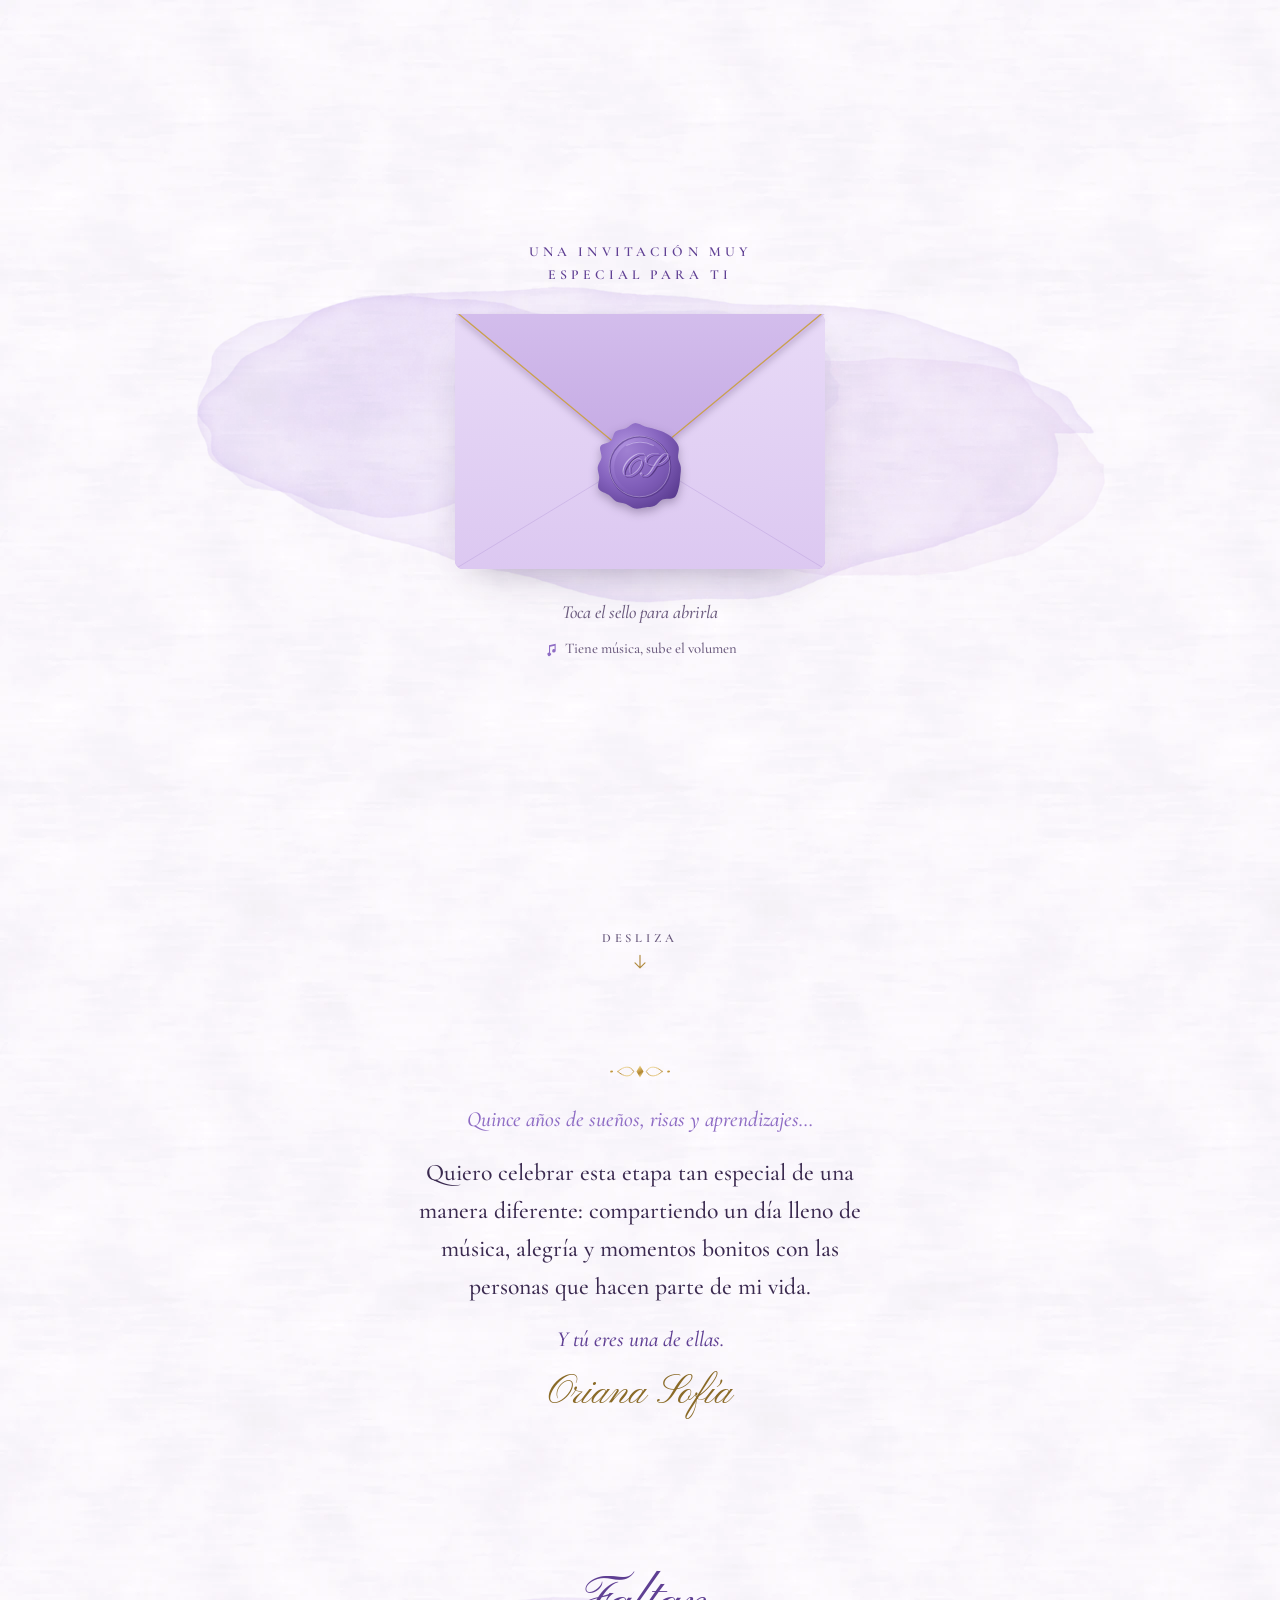
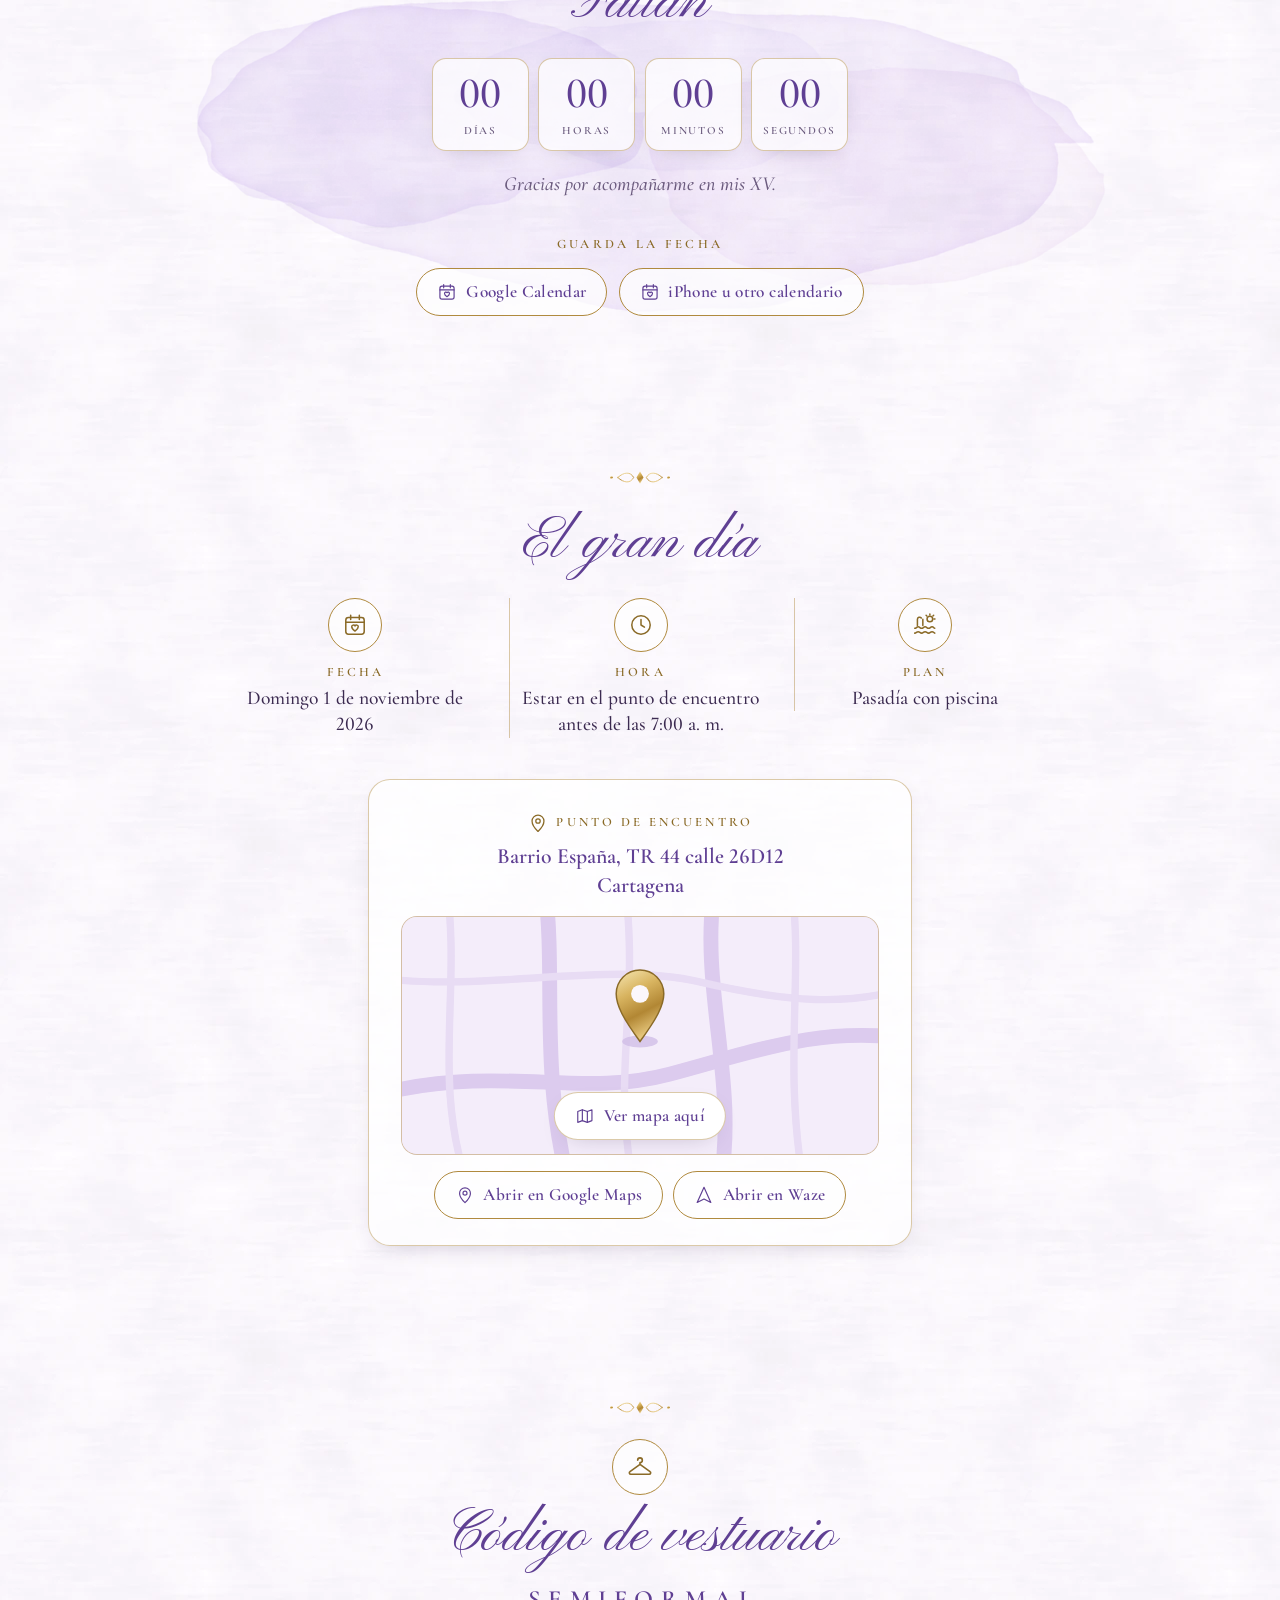
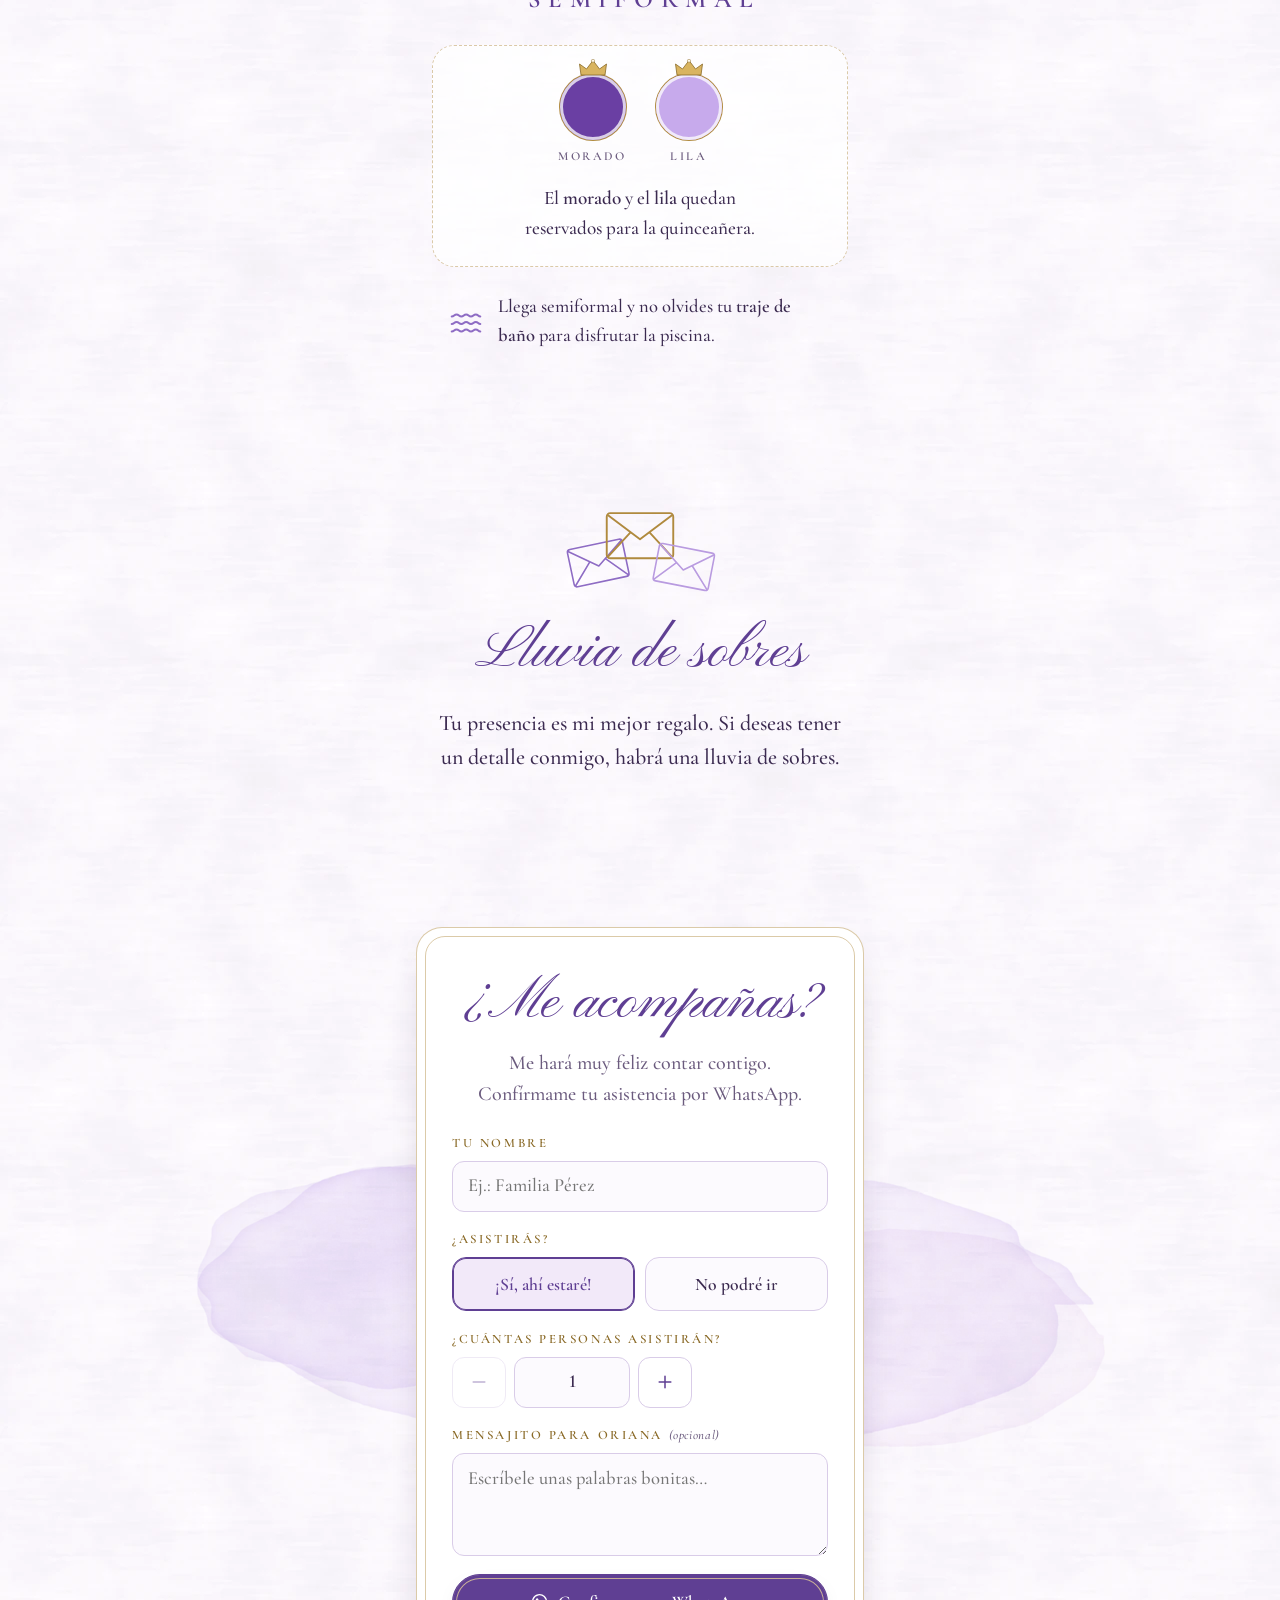
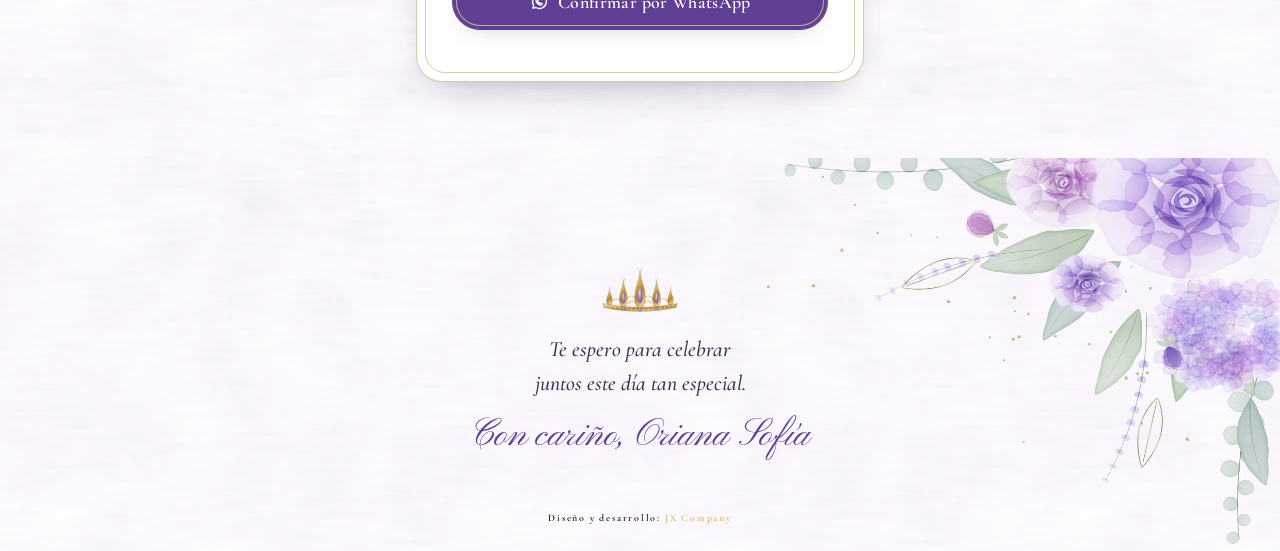
==== index.html @ f50e287a "v1.1: ajustes para celular y CLAUDE.md al día con los pendientes Probado con Playwright en WebKit (i" ====
<!DOCTYPE html>
<!-- ===========================================================
     PROYECTO: Invitación web · Mis XV años de Oriana Sofía
     Archivo: index.html — la invitación completa (una sola página).
     Relación con los demás archivos:
       · css/styles.css  → todo el diseño (colores, tipografías, animaciones)
       · js/script.js    → sobre animado, música, nombre del invitado,
                           cuenta regresiva, mapa y confirmación por WhatsApp
       · img/            → foto de portada y acuarelas (todo en WebP)
       · fonts/          → tipografías propias (Pinyon Script y Cormorant Garamond)
       · musica/         → vals instrumental original
     Versión "invitación privada": no se indexa en Google (noindex),
     sin páginas legales ni banner de cookies (aprobado por JX, 10/10/2026).
     Diseño y desarrollo: JX Company.
     =========================================================== -->
<html lang="es" class="no-js">
<head>
  <meta charset="UTF-8">
  <meta name="viewport" content="width=device-width, initial-scale=1, viewport-fit=cover">
  <title>Mis XV años · Oriana Sofía</title>
  <meta name="description" content="Oriana Sofía te invita a celebrar sus XV años el domingo 1 de noviembre de 2026. Abre tu invitación, confirma tu asistencia y guarda la fecha.">

  <!-- Invitación privada: fuera de buscadores (también en _headers y robots.txt) -->
  <meta name="robots" content="noindex, nofollow">
  <link rel="canonical" href="https://mis-xv-de-oriana-sofia.pages.dev/">

  <!-- Vista previa al compartir el enlace (WhatsApp, Facebook, Telegram…) -->
  <meta property="og:type" content="website">
  <meta property="og:site_name" content="Mis XV años · Oriana Sofía">
  <meta property="og:locale" content="es_CO">
  <meta property="og:title" content="Mis XV años · Oriana Sofía">
  <meta property="og:description" content="Domingo 1 de noviembre de 2026 · Toca para abrir tu invitación.">
  <meta property="og:url" content="https://mis-xv-de-oriana-sofia.pages.dev/">
  <meta property="og:image" content="https://mis-xv-de-oriana-sofia.pages.dev/img/og-xv-oriana-sofia.webp">
  <meta property="og:image:type" content="image/webp">
  <meta property="og:image:width" content="1200">
  <meta property="og:image:height" content="630">
  <meta property="og:image:alt" content="Invitación a los XV años de Oriana Sofía, domingo 1 de noviembre de 2026">
  <meta name="twitter:card" content="summary_large_image">
  <meta name="twitter:title" content="Mis XV años · Oriana Sofía">
  <meta name="twitter:description" content="Domingo 1 de noviembre de 2026 · Toca para abrir tu invitación.">
  <meta name="twitter:image" content="https://mis-xv-de-oriana-sofia.pages.dev/img/og-xv-oriana-sofia.webp">

  <!-- Íconos y color de la barra del navegador -->
  <link rel="icon" href="img/favicon.svg" type="image/svg+xml">
  <link rel="apple-touch-icon" href="img/apple-touch-icon.png">
  <link rel="manifest" href="site.webmanifest">
  <meta name="theme-color" content="#EFE5F8">
  <meta name="color-scheme" content="light">

  <!-- Tipografías propias: se precarga solo la de títulos (la que más se ve al abrir) -->
  <link rel="preload" href="fonts/pinyon-script-400.woff2" as="font" type="font/woff2" crossorigin>
  <link rel="preload" href="fonts/cormorant-garamond-500.woff2" as="font" type="font/woff2" crossorigin>
  <link rel="stylesheet" href="css/styles.css">

  <!-- arranque.js (diminuto, sin defer): marca que hay JavaScript para mostrar el sobre
       ANTES de pintar la página; sin JS la invitación se ve completa, sin sobre. -->
  <script src="js/arranque.js"></script>
  <script src="js/script.js" defer></script>
</head>
<body>

  <!-- Enlace de accesibilidad: abre la invitación sin animación y salta al contenido -->
  <a class="saltar" href="#contenido" id="saltar">Saltar al contenido</a>

  <!-- ===========================================================
       SPRITE DE SVG (no se ve): degradados dorados y figuras que
       se reutilizan con <use> (corona, sello de cera, filete, íconos).
       Ojo: NO ponerle display:none; algunos navegadores dejarían de
       pintar los degradados. Se oculta con .sprite en styles.css.
       =========================================================== -->
  <svg class="sprite" aria-hidden="true" focusable="false" xmlns="http://www.w3.org/2000/svg">
    <defs>
      <linearGradient id="g-oro" x1="0" y1="0" x2="0.35" y2="1">
        <stop offset="0" stop-color="#F7E7B4"/>
        <stop offset=".38" stop-color="#D8B460"/>
        <stop offset=".7" stop-color="#B28734"/>
        <stop offset="1" stop-color="#E6C77D"/>
      </linearGradient>
      <radialGradient id="g-gema" cx=".38" cy=".3" r=".8">
        <stop offset="0" stop-color="#F6EEFF"/>
        <stop offset=".35" stop-color="#C3A5EC"/>
        <stop offset="1" stop-color="#6E49A8"/>
      </radialGradient>
      <radialGradient id="g-perla" cx=".35" cy=".3" r=".75">
        <stop offset="0" stop-color="#FFFFFF"/>
        <stop offset=".6" stop-color="#F4EEF6"/>
        <stop offset="1" stop-color="#CDBFD8"/>
      </radialGradient>
      <radialGradient id="g-cera" cx=".36" cy=".32" r=".78">
        <stop offset="0" stop-color="#B597E3"/>
        <stop offset=".55" stop-color="#8462BD"/>
        <stop offset="1" stop-color="#5A3B90"/>
      </radialGradient>
    </defs>

    <!-- Corona/tiara dorada con gemas lila y perlas -->
    <symbol id="corona" viewBox="0 0 220 120">
      <g fill="none" stroke="url(#g-oro)" stroke-width="2.2" stroke-linecap="round">
        <path d="M42 88 Q56 66 70 86"/>
        <path d="M74 86 Q92 54 106 86"/>
        <path d="M114 86 Q128 54 146 86"/>
        <path d="M150 86 Q164 66 178 88"/>
        <path d="M84 88 Q92 74 100 88"/>
        <path d="M120 88 Q128 74 136 88"/>
      </g>
      <g fill="url(#g-oro)" stroke="#8A6A27" stroke-width=".7">
        <path d="M 110 14 C 112.4 39.2 122 52.6 122 72.8 C 122 86.2 117.2 98 113.8 98 L 106.2 98 C 102.8 98 98 86.2 98 72.8 C 98 52.6 107.6 39.2 110 14 Z"/>
        <path d="M 72 36 C 73.8 54 81 63.6 81 78 C 81 87.6 77.4 96 74.9 96 L 69.1 96 C 66.6 96 63 87.6 63 78 C 63 63.6 70.2 54 72 36 Z"/>
        <path d="M 148 36 C 149.8 54 157 63.6 157 78 C 157 87.6 153.4 96 150.9 96 L 145.1 96 C 142.6 96 139 87.6 139 78 C 139 63.6 146.2 54 148 36 Z"/>
        <path d="M 40 56 C 41.3 66.8 46.5 72.6 46.5 81.2 C 46.5 87 43.9 92 42.1 92 L 37.9 92 C 36.1 92 33.5 87 33.5 81.2 C 33.5 72.6 38.7 66.8 40 56 Z"/>
        <path d="M 180 56 C 181.3 66.8 186.5 72.6 186.5 81.2 C 186.5 87 183.9 92 182.1 92 L 177.9 92 C 176.1 92 173.5 87 173.5 81.2 C 173.5 72.6 178.7 66.8 180 56 Z"/>
        <path d="M24 88 Q110 106 196 88 L192 97.5 Q110 116 28 97.5 Z"/>
      </g>
      <g fill="url(#g-gema)" stroke="#5A3B90" stroke-width=".5">
        <path d="M 110 47.6 C 111.1 59.2 115.5 65.4 115.5 74.6 C 115.5 80.8 113.3 86.2 111.8 86.2 L 108.2 86.2 C 106.7 86.2 104.5 80.8 104.5 74.6 C 104.5 65.4 108.9 59.2 110 47.6 Z"/>
        <path d="M 72 60 C 72.8 68.3 76.1 72.7 76.1 79.3 C 76.1 83.7 74.5 87.6 73.3 87.6 L 70.7 87.6 C 69.5 87.6 67.9 83.7 67.9 79.3 C 67.9 72.7 71.2 68.3 72 60 Z"/>
        <path d="M 148 60 C 148.8 68.3 152.1 72.7 152.1 79.3 C 152.1 83.7 150.5 87.6 149.3 87.6 L 146.7 87.6 C 145.5 87.6 143.9 83.7 143.9 79.3 C 143.9 72.7 147.2 68.3 148 60 Z"/>
        <circle cx="73" cy="100.1" r="3.1"/><circle cx="110" cy="101.8" r="3.4"/><circle cx="147" cy="100.1" r="3.1"/>
      </g>
      <g fill="url(#g-perla)" stroke="#B6A6C4" stroke-width=".4">
        <circle cx="110" cy="10.8" r="4.4"/><circle cx="72" cy="32.8" r="3.6"/><circle cx="148" cy="32.8" r="3.6"/>
        <circle cx="40" cy="52.8" r="3"/><circle cx="180" cy="52.8" r="3"/>
        <circle cx="34.4" cy="94.4" r="1.5"/><circle cx="43.8" cy="96.1" r="1.5"/><circle cx="53.3" cy="97.6" r="1.5"/><circle cx="62.8" cy="98.9" r="1.5"/><circle cx="81.7" cy="100.8" r="1.5"/><circle cx="91.1" cy="101.4" r="1.5"/><circle cx="100.5" cy="101.7" r="1.5"/><circle cx="119.5" cy="101.7" r="1.5"/><circle cx="128.9" cy="101.4" r="1.5"/><circle cx="138.3" cy="100.8" r="1.5"/><circle cx="157.2" cy="98.9" r="1.5"/><circle cx="166.7" cy="97.6" r="1.5"/><circle cx="176.1" cy="96.1" r="1.5"/><circle cx="185.6" cy="94.4" r="1.5"/>
      </g>
    </symbol>

    <!-- Sello de cera lila con las iniciales OS (el texto usa la fuente de títulos) -->
    <symbol id="sello" viewBox="0 0 120 120">
      <path fill="url(#g-cera)" d="M 109 60 C 109.4 63.9 108.7 67.8 108.3 71.9 C 107.9 76 107.8 80.4 106.6 84.5 C 105.5 88.6 104.5 94.1 101.2 96.5 C 97.9 98.9 90.8 97.3 86.9 99 C 83 100.7 81.2 105.1 77.7 106.7 C 74.2 108.4 69.9 108.1 65.9 108.6 C 61.9 109.2 57.7 110.6 53.9 109.9 C 50.2 109.2 46.9 105.7 43.2 104.3 C 39.4 102.9 34.9 103.3 31.4 101.5 C 27.9 99.6 25.8 96 22.3 93.4 C 18.8 90.8 12.3 89.6 10.4 86 C 8.5 82.5 11.2 76.4 11 72.1 C 10.8 67.7 8.7 63.9 9.2 60 C 9.7 56.1 13.2 52.8 13.8 48.6 C 14.3 44.5 10.7 38.4 12.5 35.1 C 14.4 31.8 21.9 31.8 24.9 28.9 C 27.9 25.9 27.7 19.9 30.6 17.4 C 33.5 14.9 38.6 15.4 42.5 13.7 C 46.3 12.1 49.7 7.7 53.6 7.3 C 57.5 6.9 61.9 10.2 65.9 11.4 C 69.9 12.6 73.5 13.1 77.3 14.3 C 81.2 15.4 85.1 16.5 88.7 18.4 C 92.4 20.2 96.2 22.4 99.2 25.3 C 102.1 28.2 105.3 31.8 106.4 35.7 C 107.5 39.6 105.3 44.7 105.7 48.7 C 106.1 52.8 108.5 56.1 109 60 Z"/>
      <circle cx="60" cy="60" r="36.5" fill="none" stroke="#4B2F7C" stroke-width="2.2" opacity=".55"/>
      <circle cx="59.3" cy="59.3" r="36.5" fill="none" stroke="#D9C9F3" stroke-width="1" opacity=".55"/>
      <circle cx="60" cy="60" r="31" fill="#7A57B2" opacity=".35"/>
      <g font-family="'Pinyon Script', cursive" font-size="38" text-anchor="middle">
        <text x="61" y="73" fill="#45296F" opacity=".7">OS</text>
        <text x="59.4" y="71.4" fill="#E2D5F7" opacity=".65">OS</text>
        <text x="60" y="72" fill="#8F6CC6">OS</text>
      </g>
      <path d="M44 34 Q60 26 76 34" fill="none" stroke="#D9C9F3" stroke-width="1.2" opacity=".6" stroke-linecap="round"/>
    </symbol>

    <!-- Filete dorado que separa los momentos de la invitación -->
    <symbol id="filete" viewBox="0 0 240 24">
      <g fill="none" stroke="url(#g-oro)" stroke-linecap="round">
        <path d="M10 12 H92" stroke-width="1.1"/>
        <path d="M148 12 H230" stroke-width="1.1"/>
        <path d="M92 12 C100 4.5 108 4.5 112 12 C108 19.5 100 19.5 92 12 Z" stroke-width="1.2"/>
        <path d="M148 12 C140 4.5 132 4.5 128 12 C132 19.5 140 19.5 148 12 Z" stroke-width="1.2"/>
      </g>
      <path d="M120 4.5 L124.5 12 L120 19.5 L115.5 12 Z" fill="url(#g-oro)"/>
      <circle cx="84" cy="12" r="1.7" fill="url(#g-oro)"/><circle cx="156" cy="12" r="1.7" fill="url(#g-oro)"/>
    </symbol>

    <!-- Íconos de línea (trazo dorado, 24×24) -->
    <symbol id="i-calendario" viewBox="0 0 24 24"><g fill="none" stroke="currentColor" stroke-width="1.4" stroke-linecap="round" stroke-linejoin="round"><rect x="3.5" y="5" width="17" height="15.5" rx="2.5"/><path d="M3.5 9.5h17M8 3v4M16 3v4"/><path d="M12 17.6s-3-1.9-3-3.9a1.6 1.6 0 0 1 3-.8 1.6 1.6 0 0 1 3 .8c0 2-3 3.9-3 3.9z"/></g></symbol>
    <symbol id="i-reloj" viewBox="0 0 24 24"><g fill="none" stroke="currentColor" stroke-width="1.4" stroke-linecap="round" stroke-linejoin="round"><circle cx="12" cy="12" r="8.5"/><path d="M12 7v5l3.2 2"/></g></symbol>
    <symbol id="i-piscina" viewBox="0 0 24 24"><g fill="none" stroke="currentColor" stroke-width="1.4" stroke-linecap="round" stroke-linejoin="round"><circle cx="16.5" cy="6.5" r="2.6"/><path d="M16.5 1.8v1M21.2 6.5h-1M20 3l-.7.7M13 3l.7.7"/><path d="M2.5 15c1.6 0 1.6-1.3 3.2-1.3s1.6 1.3 3.2 1.3 1.6-1.3 3.2-1.3 1.6 1.3 3.2 1.3 1.6-1.3 3.2-1.3 1.6 1.3 2.5 1.3"/><path d="M2.5 19.5c1.6 0 1.6-1.3 3.2-1.3s1.6 1.3 3.2 1.3 1.6-1.3 3.2-1.3 1.6 1.3 3.2 1.3 1.6-1.3 3.2-1.3 1.6 1.3 2.5 1.3"/><path d="M5 12.5V6.8a2 2 0 0 1 3.6-1.2M10 12.5V6.8"/></g></symbol>
    <symbol id="i-pin" viewBox="0 0 24 24"><g fill="none" stroke="currentColor" stroke-width="1.4" stroke-linecap="round" stroke-linejoin="round"><path d="M12 21.2s-6.5-6-6.5-11.3a6.5 6.5 0 0 1 13 0c0 5.3-6.5 11.3-6.5 11.3z"/><circle cx="12" cy="9.8" r="2.4"/></g></symbol>
    <symbol id="i-percha" viewBox="0 0 24 24"><g fill="none" stroke="currentColor" stroke-width="1.4" stroke-linecap="round" stroke-linejoin="round"><path d="M10 6.2a2 2 0 1 1 2 2v1.6"/><path d="M12 9.8 3.4 16a1.2 1.2 0 0 0 .7 2.2h15.8a1.2 1.2 0 0 0 .7-2.2L12 9.8z"/></g></symbol>
    <symbol id="i-ola" viewBox="0 0 24 24"><g fill="none" stroke="currentColor" stroke-width="1.4" stroke-linecap="round" stroke-linejoin="round"><path d="M2.5 9c1.6 0 1.6-1.3 3.2-1.3S7.3 9 8.9 9s1.6-1.3 3.2-1.3S13.7 9 15.3 9s1.6-1.3 3.2-1.3S20.1 9 21.5 9"/><path d="M2.5 14c1.6 0 1.6-1.3 3.2-1.3S7.3 14 8.9 14s1.6-1.3 3.2-1.3 1.6 1.3 3.2 1.3 1.6-1.3 3.2-1.3 1.6 1.3 3 1.3"/><path d="M2.5 19c1.6 0 1.6-1.3 3.2-1.3S7.3 19 8.9 19s1.6-1.3 3.2-1.3 1.6 1.3 3.2 1.3 1.6-1.3 3.2-1.3 1.6 1.3 3 1.3"/></g></symbol>
    <symbol id="i-chat" viewBox="0 0 24 24"><g fill="none" stroke="currentColor" stroke-width="1.6" stroke-linecap="round" stroke-linejoin="round"><path d="M4.6 19.4l1-3.4A8.3 8.3 0 1 1 8.3 18.6z"/><path d="M9.3 8.6c.3-.5.8-.5 1 0l.6 1.4c.1.3 0 .6-.2.8l-.5.5a6 6 0 0 0 2.6 2.6l.5-.5c.2-.2.5-.3.8-.2l1.4.6c.5.2.5.7 0 1l-.8.6c-.6.4-1.4.4-2.1.1a8.5 8.5 0 0 1-3.9-3.9c-.3-.7-.3-1.5.1-2.1z"/></g></symbol>
    <symbol id="i-mapa" viewBox="0 0 24 24"><g fill="none" stroke="currentColor" stroke-width="1.4" stroke-linecap="round" stroke-linejoin="round"><path d="M9 4.5 3.5 6.6v13l5.5-2.1 6 2.1 5.5-2.1v-13L15 6.6z"/><path d="M9 4.5v13M15 6.6v13"/></g></symbol>
    <symbol id="i-ruta" viewBox="0 0 24 24"><g fill="none" stroke="currentColor" stroke-width="1.4" stroke-linecap="round" stroke-linejoin="round"><path d="M12 2.8 20.2 21 12 16.8 3.8 21z"/></g></symbol>
    <symbol id="i-nota" viewBox="0 0 24 24"><g fill="currentColor"><path d="M9 17.2V6.4l10-2.2v10.6a2.6 2.6 0 1 1-1.6-2.4V7.1L10.6 8.6v8.9a2.6 2.6 0 1 1-1.6-.3z"/></g></symbol>
    <symbol id="i-silencio" viewBox="0 0 24 24"><g fill="none" stroke="currentColor" stroke-width="1.6" stroke-linecap="round" stroke-linejoin="round"><path d="M4 9.5h3.5L12 5.5v13l-4.5-4H4z"/><path d="m16 9.5 5 5M21 9.5l-5 5"/></g></symbol>
    <symbol id="i-flecha" viewBox="0 0 24 24"><g fill="none" stroke="currentColor" stroke-width="1.4" stroke-linecap="round" stroke-linejoin="round"><path d="M12 4v15M6 13l6 6 6-6"/></g></symbol>
    <symbol id="i-mas" viewBox="0 0 24 24"><g fill="none" stroke="currentColor" stroke-width="1.8" stroke-linecap="round"><path d="M12 5v14M5 12h14"/></g></symbol>
    <symbol id="i-menos" viewBox="0 0 24 24"><g fill="none" stroke="currentColor" stroke-width="1.8" stroke-linecap="round"><path d="M5 12h14"/></g></symbol>
    <symbol id="i-sobre" viewBox="0 0 64 48"><g fill="none" stroke="currentColor" stroke-width="1.6" stroke-linejoin="round"><rect x="4" y="6" width="56" height="38" rx="3"/><path d="M4.8 7.5 32 28 59.2 7.5"/><path d="M4.8 43 24 22.2M59.2 43 40 22.2"/></g></symbol>
  </svg>

  <!-- ===========================================================
       PORTAL: EL SOBRE ANIMADO (pantalla de entrada)
       Qué es: un sobre lila con sello de cera; al tocar el sello se abre,
               sale la tarjeta, caen pétalos y arranca la música.
       Función: primera impresión + el toque es lo que permite que la
                música suene (los celulares bloquean el audio automático).
       Depende de: .portal y .sobre en styles.css; abrirSobre() en script.js.
       Sin JavaScript no se muestra (clase .no-js) y la invitación se ve completa.
       =========================================================== -->
  <div class="portal" id="portal" role="dialog" aria-modal="true" aria-labelledby="portal-titulo">
    <div class="portal__marco">
      <p class="portal__intro" id="portal-titulo">Una invitación muy especial para ti</p>
      <p class="portal__para" id="portal-para" hidden>Para <span id="portal-nombre"></span></p>
      <p class="portal__pases" id="portal-pases" hidden></p>

      <div class="sobre" id="sobre">
        <div class="sobre__dorso" aria-hidden="true"></div>
        <div class="sobre__carta" aria-hidden="true">
          <svg class="sobre__corona"><use href="#corona"/></svg>
          <span class="sobre__xv">Mis XV años</span>
          <span class="sobre__nombre">Oriana Sofía</span>
        </div>
        <div class="sobre__frente" aria-hidden="true"></div>
        <div class="sobre__solapa" aria-hidden="true">
          <span class="sobre__solapa-cara sobre__solapa-cara--fuera"></span>
          <span class="sobre__solapa-cara sobre__solapa-cara--dentro"></span>
        </div>
        <button class="sello" id="boton-sello" type="button" aria-label="Abrir la invitación">
          <svg viewBox="0 0 120 120" aria-hidden="true"><use href="#sello"/></svg>
        </button>
      </div>

      <p class="portal__ayuda">Toca el sello para abrirla</p>
      <p class="portal__sonido"><svg aria-hidden="true"><use href="#i-nota"/></svg> Tiene música, sube el volumen</p>
    </div>
  </div>

  <!-- ===========================================================
       PORTADA
       Qué es: corona, "Mis XV años", foto de Oriana en un arco dorado
               rodeado de acuarelas, su nombre y la fecha.
       Función: lo primero que se ve al abrir el sobre; resume la invitación.
       Depende de: .portada, .arco y .fecha-portada en styles.css.
       La foto es la imagen principal (LCP): fetchpriority="high", sin lazy.
       =========================================================== -->
  <header class="portada" id="inicio">
    <img class="portada__ramo portada__ramo--izq" src="img/ramo-acuarela-lila-esquina.webp" width="1008" height="792" alt="" aria-hidden="true">
    <img class="portada__ramo portada__ramo--der" src="img/ramo-acuarela-lila-esquina.webp" width="1008" height="792" alt="" aria-hidden="true">

    <div class="portada__contenido">
      <svg class="portada__corona" aria-hidden="true"><use href="#corona"/></svg>
      <p class="sello-xv" aria-hidden="true">
        <span class="sello-xv__lado">Mis</span>
        <span class="sello-xv__num">XV</span>
        <span class="sello-xv__lado">años</span>
      </p>

      <figure class="arco">
        <div class="arco__foto">
          <img src="img/oriana-sofia-portada-xv.webp" width="678" height="904" fetchpriority="high"
               alt="Oriana Sofía, la quinceañera, sonriendo con su cabello rizado suelto">
        </div>
        <svg class="arco__marco" viewBox="0 0 300 400" preserveAspectRatio="none" aria-hidden="true">
          <path d="M6 397 V150 A144 144 0 0 1 294 150 V397" fill="none" stroke="url(#g-oro)" stroke-width="2" vector-effect="non-scaling-stroke"/>
          <path d="M14 391 V152 A136 136 0 0 1 286 152 V391" fill="none" stroke="url(#g-oro)" stroke-width="1" vector-effect="non-scaling-stroke" opacity=".8"/>
        </svg>
        <img class="arco__ramo arco__ramo--izq" src="img/ramo-acuarela-lila-arco.webp" width="780" height="639" alt="" aria-hidden="true">
        <img class="arco__ramo arco__ramo--der" src="img/ramo-acuarela-lila-arco.webp" width="780" height="639" alt="" aria-hidden="true">
      </figure>

      <h1 class="portada__nombre"><span class="solo-lectores">Mis XV años · </span>Oriana Sofía</h1>

      <p class="fecha-portada">
        <time datetime="2026-11-01">
          <span class="fecha-portada__lado">Domingo</span>
          <span class="fecha-portada__dia">1</span>
          <span class="fecha-portada__lado">Nov · 2026</span>
        </time>
      </p>

      <a class="desliza" href="#mensaje">
        <span>Desliza</span>
        <svg aria-hidden="true"><use href="#i-flecha"/></svg>
      </a>
    </div>
  </header>

  <main id="contenido" tabindex="-1">

    <!-- ===========================================================
         MENSAJE DE ORIANA
         Qué es: sus palabras de invitación (el texto que ella escribió,
                 pulido) y su firma.
         Función: el tono personal y cariñoso de la invitación.
         Depende de: .mensaje y .firma en styles.css.
         =========================================================== -->
    <section class="mensaje" id="mensaje" aria-labelledby="t-mensaje">
      <svg class="filete" aria-hidden="true"><use href="#filete"/></svg>
      <h2 class="solo-lectores" id="t-mensaje">Mensaje de Oriana Sofía</h2>

      <!-- ▼▼▼ ZONA EDITABLE · TEXTOS ▼▼▼
           QUÉ CAMBIAR: las frases del mensaje de Oriana y su firma.
           CÓMO: cambia solo el texto que está entre > y < sin borrar las etiquetas.
           EJEMPLO: <p class="mensaje__remate">Y tú eres una de ellas.</p>  →  <p class="mensaje__remate">Y tú no puedes faltar.</p>
           LÍMITE: mensaje principal máx. 260 caracteres; frases cortas máx. 60 (más largo rompe el ritmo en celular).
           NO TOCAR: class, p, span, ni nada fuera de esta zona.
      -->
      <p class="mensaje__intro">Quince años de sueños, risas y aprendizajes…</p>
      <p class="mensaje__texto">Quiero celebrar esta etapa tan especial de una manera diferente: compartiendo un día lleno de música, alegría y momentos bonitos con las personas que hacen parte de mi vida.</p>
      <p class="mensaje__remate">Y tú eres una de ellas.</p>
      <p class="firma">Oriana Sofía</p>
      <!-- ▲▲▲ FIN ZONA EDITABLE · TEXTOS ▲▲▲ -->
    </section>

    <!-- ===========================================================
         CUENTA REGRESIVA + GUARDAR LA FECHA
         Qué es: días, horas, minutos y segundos que faltan para el
                 encuentro, y botones para agregar la fecha al calendario.
         Función: crear expectativa y que nadie olvide el día.
         Depende de: iniciarCuenta() en script.js (lee data-fecha-evento);
                     evento-xv-oriana-sofia.ics en la raíz.
         Los números "00" son el estado inicial; el JS los reemplaza al cargar.
         =========================================================== -->
    <section class="cuenta" id="cuenta" aria-labelledby="t-cuenta">
      <img class="cuenta__mancha" src="img/mancha-acuarela-lila.webp" width="1200" height="570" alt="" aria-hidden="true" loading="lazy">
      <h2 class="titulo-script" id="t-cuenta">Faltan</h2>
      <div class="reloj" id="reloj" data-fecha-evento="2026-11-01T07:00:00-05:00" data-fecha-texto="el domingo 1 de noviembre" role="timer" aria-label="Tiempo que falta para los XV de Oriana Sofía">
        <div class="reloj__unidad"><span class="reloj__num" data-unidad="dias">00</span><span class="reloj__lab">días</span></div>
        <div class="reloj__unidad"><span class="reloj__num" data-unidad="horas">00</span><span class="reloj__lab">horas</span></div>
        <div class="reloj__unidad"><span class="reloj__num" data-unidad="minutos">00</span><span class="reloj__lab">minutos</span></div>
        <div class="reloj__unidad"><span class="reloj__num" data-unidad="segundos">00</span><span class="reloj__lab">segundos</span></div>
      </div>
      <p class="cuenta__nota" id="cuenta-nota">para celebrar juntos este día tan especial</p>

      <div class="guardar">
        <p class="guardar__titulo">Guarda la fecha</p>
        <div class="guardar__botones">
          <a class="boton boton--linea" target="_blank" rel="noopener"
             href="https://calendar.google.com/calendar/render?action=TEMPLATE&amp;text=XV%20a%C3%B1os%20de%20Oriana%20Sof%C3%ADa&amp;dates=20261101/20261102&amp;ctz=America/Bogota&amp;details=Punto%20de%20encuentro%20antes%20de%20las%207%3A00%20a.%20m.%20en%20Barrio%20Espa%C3%B1a%2C%20TR%2044%20calle%2026D12%20%28Cartagena%29.%20Pasad%C3%ADa%20con%20piscina.%20C%C3%B3digo%20de%20vestuario%3A%20semiformal%3B%20el%20morado%20y%20el%20lila%20est%C3%A1n%20reservados%20para%20la%20quincea%C3%B1era.%20No%20olvides%20tu%20traje%20de%20ba%C3%B1o.&amp;location=Barrio%20Espa%C3%B1a%2C%20TR%2044%20calle%2026D12%2C%20Cartagena">
            <svg aria-hidden="true"><use href="#i-calendario"/></svg> Google Calendar
          </a>
          <a class="boton boton--linea" href="evento-xv-oriana-sofia.ics" type="text/calendar">
            <svg aria-hidden="true"><use href="#i-calendario"/></svg> iPhone u otro calendario
          </a>
        </div>
      </div>
    </section>

    <!-- ===========================================================
         EL GRAN DÍA: FECHA, HORA, PLAN Y PUNTO DE ENCUENTRO
         Qué es: los datos del evento y la ubicación con mapa.
         Función: que cada invitado sepa cuándo y dónde llegar.
         Depende de: .detalles, .encuentro y .mapa en styles.css;
                     iniciarMapa() en script.js (el mapa de Google solo
                     carga si el invitado toca "Ver mapa aquí").
         =========================================================== -->
    <section class="detalles" id="detalles" aria-labelledby="t-detalles">
      <svg class="filete" aria-hidden="true"><use href="#filete"/></svg>
      <h2 class="titulo-script" id="t-detalles">El gran día</h2>

      <!-- ▼▼▼ ZONA EDITABLE · HORARIOS ▼▼▼
           QUÉ CAMBIAR: la fecha, la hora de llegada y el plan del día.
           CÓMO: cambia solo el texto que está entre > y < sin borrar las etiquetas.
           EJEMPLO: <p>Antes de las 7:00 a. m. …</p>  →  <p>Antes de las 6:30 a. m. …</p>
           LÍMITE: cada dato máx. 70 caracteres.
           ⚠ SE REPITE EN: portada (fecha), data-fecha-evento de la cuenta regresiva,
             botón de Google Calendar, archivo evento-xv-oriana-sofia.ics, la descripción
             y og:description del <head>, la imagen og-xv-oriana-sofia.webp y la tarjeta
             cuadrada. SI CAMBIA, HAY QUE CAMBIARLO EN TODOS (lo cambia JX).
           NO TOCAR: class, li, svg, use, ni nada fuera de esta zona.
      -->
      <ul class="detalles__lista">
        <li class="dato">
          <span class="dato__icono"><svg aria-hidden="true"><use href="#i-calendario"/></svg></span>
          <div class="dato__texto"><h3>Fecha</h3><p>Domingo 1 de noviembre de 2026</p></div>
        </li>
        <li class="dato">
          <span class="dato__icono"><svg aria-hidden="true"><use href="#i-reloj"/></svg></span>
          <div class="dato__texto"><h3>Hora</h3><p>Estar en el punto de encuentro antes de las 7:00 a. m.</p></div>
        </li>
        <li class="dato">
          <span class="dato__icono"><svg aria-hidden="true"><use href="#i-piscina"/></svg></span>
          <div class="dato__texto"><h3>Plan</h3><p>Pasadía con piscina</p></div>
        </li>
      </ul>
      <!-- ▲▲▲ FIN ZONA EDITABLE · HORARIOS ▲▲▲ -->

      <div class="encuentro">
        <!-- ▼▼▼ ZONA EDITABLE · CONTACTO ▼▼▼
             QUÉ CAMBIAR: la dirección del punto de encuentro, lo que se busca en el mapa
               (data-direccion-mapa) y el WhatsApp que recibe las confirmaciones (data-whatsapp).
             CÓMO: cambia el texto entre > y < y, si cambia la dirección o el número, el valor
               entre comillas de data-direccion-mapa / data-whatsapp.
             EJEMPLO: data-whatsapp="573157800663"  →  data-whatsapp="573001234567"
             LÍMITE: el WhatsApp siempre con 57 adelante, sin +, sin espacios ni guiones.
             ⚠ SE REPITE EN: botón de Google Calendar, archivo evento-xv-oriana-sofia.ics,
               la tarjeta cuadrada y el generador de enlaces (generador.html usa la misma página).
               SI CAMBIA, HAY QUE CAMBIARLO EN TODOS (lo cambia JX).
             NO TOCAR: class, id, div, ni nada fuera de esta zona.
        -->
        <div class="datos-evento" id="datos-evento" hidden
             data-whatsapp="573157800663"
             data-direccion-mapa="Transversal 44 #26D-12, España, Cartagena, Bolívar, Colombia"></div>
        <h3 class="encuentro__titulo"><svg aria-hidden="true"><use href="#i-pin"/></svg> Punto de encuentro</h3>
        <p class="encuentro__dir">Barrio España, TR 44 calle 26D12<br>Cartagena</p>
        <!-- ▲▲▲ FIN ZONA EDITABLE · CONTACTO ▲▲▲ -->

        <div class="mapa" id="mapa">
          <div class="mapa__ilustracion" aria-hidden="true">
            <svg viewBox="0 0 320 180" preserveAspectRatio="xMidYMid slice">
              <rect width="320" height="180" fill="#F4EDFA"/>
              <g fill="none" stroke="#DCCBEE" stroke-width="10" stroke-linecap="round">
                <path d="M-10 128 C70 110 120 132 180 116 S280 84 340 92"/>
                <path d="M96 -10 C104 50 92 110 112 190"/>
                <path d="M210 -10 C200 60 226 120 214 190"/>
              </g>
              <g fill="none" stroke="#E8DCF4" stroke-width="5" stroke-linecap="round">
                <path d="M-10 52 C60 60 140 40 200 54 S300 70 340 58"/>
                <path d="M150 -10 C160 70 140 120 156 190"/>
                <path d="M262 -10 C270 50 256 110 270 190"/>
                <path d="M30 -10 C40 60 20 120 44 190"/>
              </g>
              <g transform="translate(160 64)">
                <ellipse cx="0" cy="30" rx="12" ry="4" fill="#CDB9E6" opacity=".7"/>
                <path d="M0 30 C-11 15 -16 6 -16 -2 a16 16 0 0 1 32 0 c0 8 -5 17 -16 32z" fill="url(#g-oro)" stroke="#8A6A27" stroke-width="1"/>
                <circle cx="0" cy="-2" r="6" fill="#FBF7FC"/>
              </g>
            </svg>
          </div>
          <button class="boton boton--claro mapa__boton" id="boton-mapa" type="button">
            <svg aria-hidden="true"><use href="#i-mapa"/></svg> Ver mapa aquí
          </button>
        </div>

        <div class="encuentro__botones">
          <a class="boton boton--linea" id="enlace-maps" target="_blank" rel="noopener"
             href="https://www.google.com/maps/search/?api=1&amp;query=Transversal%2044%20%2326D-12%2C%20Espa%C3%B1a%2C%20Cartagena%2C%20Bol%C3%ADvar%2C%20Colombia">
            <svg aria-hidden="true"><use href="#i-pin"/></svg> Abrir en Google Maps
          </a>
          <a class="boton boton--linea" id="enlace-waze" target="_blank" rel="noopener"
             href="https://waze.com/ul?q=Transversal%2044%20%2326D-12%2C%20Espa%C3%B1a%2C%20Cartagena&amp;navigate=yes">
            <svg aria-hidden="true"><use href="#i-ruta"/></svg> Abrir en Waze
          </a>
        </div>
      </div>
    </section>

    <!-- ===========================================================
         CÓDIGO DE VESTUARIO
         Qué es: semiformal, con las muestras de color reservadas para la
                 quinceañera (morado y lila) y el recordatorio del traje de baño.
         Función: que los invitados sepan cómo ir vestidos.
         Depende de: .vestuario y .muestra en styles.css.
         =========================================================== -->
    <section class="vestuario" id="vestuario" aria-labelledby="t-vestuario">
      <svg class="filete" aria-hidden="true"><use href="#filete"/></svg>
      <div class="vestuario__cabeza">
        <span class="vestuario__icono"><svg aria-hidden="true"><use href="#i-percha"/></svg></span>
        <h2 class="titulo-script" id="t-vestuario">Código de vestuario</h2>
      </div>
      <p class="vestuario__tipo">Semiformal</p>

      <div class="reservado">
        <ul class="reservado__muestras" aria-hidden="true">
          <li class="muestra muestra--morado"><span class="muestra__color"></span><span class="muestra__nombre">Morado</span></li>
          <li class="muestra muestra--lila"><span class="muestra__color"></span><span class="muestra__nombre">Lila</span></li>
        </ul>
        <p class="reservado__texto">El <strong>morado</strong> y el <strong>lila</strong> quedan reservados para la quinceañera.</p>
      </div>

      <p class="vestuario__bano">
        <svg aria-hidden="true"><use href="#i-ola"/></svg>
        <span>Llega semiformal y no olvides tu <strong>traje de baño</strong> para disfrutar la piscina.</span>
      </p>
    </section>

    <!-- ===========================================================
         REGALO: LLUVIA DE SOBRES
         Qué es: la forma de obsequio que eligió la familia, dicha con cariño.
         Función: informar sin que suene a cobro.
         Depende de: .regalo en styles.css.
         =========================================================== -->
    <section class="regalo" id="regalo" aria-labelledby="t-regalo">
      <div class="regalo__ilustracion" aria-hidden="true">
        <svg class="regalo__sobre regalo__sobre--a"><use href="#i-sobre"/></svg>
        <svg class="regalo__sobre regalo__sobre--b"><use href="#i-sobre"/></svg>
        <svg class="regalo__sobre regalo__sobre--c"><use href="#i-sobre"/></svg>
      </div>
      <h2 class="titulo-script" id="t-regalo">Lluvia de sobres</h2>
      <p class="regalo__texto">Tu presencia es mi mejor regalo. Si deseas tener un detalle conmigo, habrá una lluvia de sobres.</p>
    </section>

    <!-- ===========================================================
         CONFIRMACIÓN DE ASISTENCIA (WhatsApp)
         Qué es: formulario corto (nombre, si asiste, cuántos y un
                 mensajito para Oriana) que abre WhatsApp con el mensaje listo.
         Función: confirmar asistencias sin llamadas ni listas a mano.
         Depende de: iniciarConfirmacion() en script.js, que lee el número de
                     data-whatsapp (#datos-evento) y los pases del enlace.
         Nota: es el único botón de WhatsApp de la página (sin flotante).
         =========================================================== -->
    <section class="confirmar" id="confirmar" aria-labelledby="t-confirmar">
      <img class="confirmar__mancha" src="img/mancha-acuarela-lila.webp" width="1200" height="570" alt="" aria-hidden="true" loading="lazy">
      <div class="tarjeta">
        <h2 class="titulo-script" id="t-confirmar">¿Me acompañas?</h2>
        <p class="tarjeta__intro">Me hará muy feliz contar contigo. Confírmame tu asistencia por WhatsApp.</p>
        <p class="tarjeta__pases" id="texto-pases" hidden></p>

        <form class="formulario" id="form-confirmar" novalidate>
          <div class="campo">
            <label for="nombre">Tu nombre</label>
            <input id="nombre" name="nombre" type="text" autocomplete="name" autocapitalize="words" autocorrect="off" spellcheck="false" enterkeyhint="next" maxlength="60" required placeholder="Ej.: Familia Pérez">
            <p class="campo__error" id="error-nombre" hidden>Escribe tu nombre para que Oriana sepa quién confirma.</p>
          </div>

          <fieldset class="campo asistencia">
            <legend>¿Asistirás?</legend>
            <div class="asistencia__opciones">
              <label class="opcion"><input type="radio" name="asiste" value="si" checked><span>¡Sí, ahí estaré!</span></label>
              <label class="opcion"><input type="radio" name="asiste" value="no"><span>No podré ir</span></label>
            </div>
          </fieldset>

          <div class="campo" id="campo-personas">
            <label for="personas">¿Cuántas personas asistirán?</label>
            <div class="contador">
              <button class="contador__boton" type="button" data-paso="-1" aria-label="Una persona menos"><svg aria-hidden="true"><use href="#i-menos"/></svg></button>
              <input id="personas" name="personas" type="number" inputmode="numeric" enterkeyhint="next" min="1" max="10" value="1">
              <button class="contador__boton" type="button" data-paso="1" aria-label="Una persona más"><svg aria-hidden="true"><use href="#i-mas"/></svg></button>
            </div>
            <p class="campo__ayuda" id="ayuda-personas" hidden></p>
          </div>

          <div class="campo">
            <label for="mensajito">Mensajito para Oriana <span class="campo__opcional">(opcional)</span></label>
            <textarea id="mensajito" name="mensajito" rows="3" maxlength="300" placeholder="Escríbele unas palabras bonitas…"></textarea>
          </div>

          <button class="boton boton--principal" type="submit">
            <svg aria-hidden="true"><use href="#i-chat"/></svg> Confirmar por WhatsApp
          </button>
          <p class="formulario__estado" id="estado-confirmar" role="status" aria-live="polite"></p>
        </form>
      </div>
    </section>
  </main>

  <!-- ===========================================================
       CIERRE Y PIE DE PÁGINA
       Qué es: despedida de Oriana y el crédito de JX Company.
       Función: cerrar la invitación con cariño.
       Depende de: .cierre y .footer-dev en styles.css (crédito con el
                   formato EXACTO del estándar de JX Company; fondo claro
                   → "Diseño y desarrollo:" en negro #111).
       =========================================================== -->
  <footer class="cierre">
    <img class="cierre__ramo" src="img/ramo-acuarela-lila-esquina.webp" width="1008" height="792" alt="" aria-hidden="true" loading="lazy">
    <svg class="cierre__corona" aria-hidden="true"><use href="#corona"/></svg>
    <p class="cierre__texto">Te espero para celebrar juntos este día tan especial.</p>
    <p class="firma firma--cierre">Con cariño, Oriana Sofía</p>
    <p class="footer-dev">
      <span class="footer-dev-txt">Diseño y desarrollo:</span>
      <span class="footer-dev-jx">JX</span>
      <span class="footer-dev-co">Company</span>
    </p>
  </footer>

  <!-- ===========================================================
       MÚSICA
       Qué es: botón flotante para pausar/reanudar el vals y el audio.
       Función: la música arranca al abrir el sobre; el invitado decide si la pausa.
       Depende de: iniciarMusica() en script.js; .musica en styles.css.
       El MP3 se empieza a descargar cuando la página termina de cargar.
       =========================================================== -->
  <button class="musica" id="boton-musica" type="button" aria-pressed="true" aria-label="Pausar la música" hidden>
    <svg class="musica__icono musica__icono--nota" aria-hidden="true"><use href="#i-nota"/></svg>
    <svg class="musica__icono musica__icono--silencio" aria-hidden="true"><use href="#i-silencio"/></svg>
  </button>
  <audio id="audio-vals" src="musica/vals-xv-oriana-sofia.mp3" loop preload="none"></audio>

</body>
</html>
---- css/styles.css ----
/* ===========================================================
   PROYECTO: Invitación web · Mis XV años de Oriana Sofía
   Archivo: css/styles.css — todo el diseño del proyecto.
   Lo usan: index.html (invitación), generador.html (enlaces
   personalizados) y 404.html (página de error).
   Orden del archivo:
     1. Fuentes propias        6. Cuenta regresiva
     2. Tokens (:root)         7. El gran día y mapa
     3. Base y utilidades      8. Vestuario y regalo
     4. Sobre animado          9. Confirmación (formulario)
     5. Portada y mensaje     10. Cierre, crédito, música, animaciones,
                                  generador, 404 y responsive
   Regla: los colores salen SIEMPRE de las variables :root;
   no meter hex sueltos en los componentes nuevos.
   Diseño y desarrollo: JX Company.
   =========================================================== */


/* ===========================================================
   1. FUENTES PROPIAS (alojadas en /fonts, licencia OFL)
   Qué hace: carga Pinyon Script (títulos caligráficos) y
   Cormorant Garamond (texto). font-display: swap evita que el
   texto quede invisible mientras cargan.
   =========================================================== */
@font-face {
  font-family: 'Pinyon Script';
  src: url('../fonts/pinyon-script-400.woff2') format('woff2');
  font-weight: 400; font-style: normal; font-display: swap;
}
@font-face {
  font-family: 'Cormorant Garamond';
  src: url('../fonts/cormorant-garamond-400.woff2') format('woff2');
  font-weight: 400; font-style: normal; font-display: swap;
}
@font-face {
  font-family: 'Cormorant Garamond';
  src: url('../fonts/cormorant-garamond-500.woff2') format('woff2');
  font-weight: 500; font-style: normal; font-display: swap;
}
@font-face {
  font-family: 'Cormorant Garamond';
  src: url('../fonts/cormorant-garamond-600.woff2') format('woff2');
  font-weight: 600 700; font-style: normal; font-display: swap;
}
@font-face {
  font-family: 'Cormorant Garamond';
  src: url('../fonts/cormorant-garamond-500-italica.woff2') format('woff2');
  font-weight: 400 600; font-style: italic; font-display: swap;
}


/* ===========================================================
   2. TOKENS DE DISEÑO
   Concepto: una carta de quince en papel lila — columna estrecha
   centrada como tarjeta impresa, ramos de acuarela que entran por
   las esquinas y filetes dorados entre cada momento del día.
   Diseño de un solo tema (claro), como una invitación impresa:
   no cambia con el modo oscuro del celular (color-scheme: light).
   =========================================================== */
:root {
  /* Color */
  --papel: #FBF7FC;          /* fondo general (papel con un toque lila) */
  --lavanda: #F2E9F9;        /* fondos suaves, chips, opción elegida */
  --lila: #B99BE0;           /* lila de la paleta (detalles) */
  --lila-medio: #8E6CC4;     /* textos de acento suaves, íconos */
  --lila-profundo: #5F3F93;  /* títulos, nombre, botón principal */
  --tinta: #3B2A50;          /* texto corrido */
  --tinta-suave: #6B5B7E;    /* textos secundarios */
  --oro: #B08A3E;            /* filetes, bordes, íconos dorados */
  --oro-claro: #E8D29A;      /* brillos del dorado */
  --oro-oscuro: #8A6A27;     /* textos pequeños dorados (contraste AA) */
  --blanco: #FFFFFF;
  --borde-campo: #D9CCE8;    /* bordes de inputs */
  --error: #9B2C4F;          /* mensaje de error del formulario */
  --linea-oro: rgba(176, 138, 62, .45);
  --velo-blanco: rgba(255, 255, 255, .72);
  --sombra: 0 18px 40px -22px rgba(59, 42, 80, .45);
  --sombra-suave: 0 8px 24px -14px rgba(59, 42, 80, .35);

  /* Tipografía (máx. 2 familias) */
  --f-script: 'Pinyon Script', 'Snell Roundhand', 'Apple Chancery', 'URW Chancery L', cursive;
  --f-texto: 'Cormorant Garamond', Cormorant, Garamond, 'Times New Roman', serif;
  --t-etiqueta: .8rem;       /* etiquetas en mayúsculas espaciadas */
  --t-base: 1.2rem;          /* texto corrido (Cormorant es pequeña a igual tamaño) */
  --t-medio: 1.35rem;
  --t-script: clamp(2.6rem, 11vw, 3.6rem);

  /* Forma y espacio */
  --radio: 14px;
  --radio-grande: 22px;
  --ancho: 34rem;            /* columna de lectura (~65 caracteres) */
  --aire: clamp(3.2rem, 10vw, 4.75rem);
  --lado: 20px;              /* margen lateral mínimo (≥16px) */
}


/* ===========================================================
   3. BASE Y UTILIDADES
   =========================================================== */
*, *::before, *::after { box-sizing: border-box; }

html {
  -webkit-text-size-adjust: 100%;
  text-size-adjust: 100%;
  scroll-behavior: smooth;
  color-scheme: light;
  touch-action: manipulation;   /* sin zoom por doble toque (al tocar rápido + / −); el zoom con dos dedos sigue */
}

body {
  margin: 0;
  min-height: 100vh;
  background-color: var(--papel);
  background-image: url('../img/textura-papel-lila.webp');
  background-size: 512px 512px;
  color: var(--tinta);
  font-family: var(--f-texto);
  font-size: var(--t-base);
  font-weight: 500;
  line-height: 1.55;
  font-variant-numeric: lining-nums;
  overflow-x: hidden;   /* las acuarelas salen por los bordes; esto evita scroll lateral */
  overflow-x: clip;
}

img, svg { display: block; max-width: 100%; }
[hidden] { display: none !important; }   /* el atributo hidden siempre gana (JS lo usa para mostrar/ocultar campos) */
h1, h2, h3 { font-weight: 400; margin: 0; }
p { margin: 0; }
strong { font-weight: 600; }
a { color: var(--lila-profundo); }
button, input, textarea { font: inherit; color: inherit; }
/* Sin el recuadro gris/azul que pinta el celular al tocar: cada control tiene su propio :active */
a, button, label, input, textarea { -webkit-tap-highlight-color: transparent; }

/* Texto solo para lectores de pantalla */
.solo-lectores {
  position: absolute !important; width: 1px; height: 1px; padding: 0; margin: -1px;
  overflow: hidden; clip: rect(0 0 0 0); white-space: nowrap; border: 0;
}

/* Sprite de SVG oculto sin display:none (si no, se pierden los degradados) */
.sprite { position: absolute; width: 0; height: 0; overflow: hidden; }

/* Enlace "Saltar al contenido": invisible hasta que recibe foco con teclado */
.saltar {
  position: fixed; left: 12px; top: calc(12px + env(safe-area-inset-top, 0px)); z-index: 200;
  padding: .7rem 1rem; border-radius: 999px; background: var(--lila-profundo); color: var(--blanco);
  font-weight: 600; text-decoration: none; transform: translateY(-160%); transition: transform .2s;
}
.saltar:focus { transform: none; outline: 2px solid var(--oro); outline-offset: 2px; }

/* Foco visible y elegante para teclado */
:focus-visible { outline: 2px solid var(--oro); outline-offset: 3px; }
main:focus { outline: none; }

/* Secciones: columna centrada tipo tarjeta impresa */
section {
  position: relative;
  isolation: isolate;          /* las manchas de acuarela (z-index:-1) quedan dentro */
  padding: var(--aire) var(--lado);
  text-align: center;
}

/* Filete dorado entre momentos */
.filete { width: 190px; height: 19px; margin: 0 auto 1.4rem; }

/* Títulos caligráficos de sección */
.titulo-script {
  font-family: var(--f-script);
  font-size: var(--t-script);
  line-height: 1.2;
  color: var(--lila-profundo);
  margin: 0 auto 1.2rem;
  text-wrap: balance;
}

/* Firma de Oriana */
.firma {
  font-family: var(--f-script);
  font-size: 2.5rem;
  line-height: 1.2;
  color: var(--oro-oscuro);
  margin-top: .8rem;
}

/* ---------- Botones (todos con área táctil ≥48px) ---------- */
.boton {
  display: inline-flex; align-items: center; justify-content: center; gap: .55rem;
  min-height: 48px; padding: .7rem 1.25rem;
  border-radius: 999px; border: 1px solid transparent;
  font-family: var(--f-texto); font-size: 1.08rem; font-weight: 600; letter-spacing: .02em;
  line-height: 1.2; text-decoration: none; text-align: center; cursor: pointer;
  transition: background-color .2s, border-color .2s, color .2s, box-shadow .2s, transform .15s;
}
.boton svg { width: 20px; height: 20px; flex: none; }
.boton--linea { background: var(--velo-blanco); color: var(--lila-profundo); border-color: var(--oro); }
.boton--claro { background: var(--blanco); color: var(--lila-profundo); border-color: var(--linea-oro); box-shadow: var(--sombra-suave); }
.boton--principal {
  width: 100%; min-height: 56px; font-size: 1.12rem;
  background: var(--lila-profundo); color: var(--blanco); border-color: var(--lila-profundo);
  box-shadow: inset 0 0 0 3px var(--lila-profundo), inset 0 0 0 4px rgba(232, 210, 154, .75), var(--sombra-suave);
}
@media (hover: hover) {
  .boton--linea:hover { background: var(--blanco); border-color: var(--oro-oscuro); }
  .boton--claro:hover { border-color: var(--oro); }
  .boton--principal:hover { background: var(--tinta); border-color: var(--tinta); box-shadow: inset 0 0 0 3px var(--tinta), inset 0 0 0 4px rgba(232, 210, 154, .75), var(--sombra-suave); }
}
/* Al presionar con el dedo (en celular no hay :hover): mismos colores del hover + un leve hundido */
.boton:active { transform: scale(.98); }
.boton--linea:active { background: var(--blanco); border-color: var(--oro-oscuro); }
.boton--claro:active { border-color: var(--oro); }
.boton--principal:active { background: var(--tinta); border-color: var(--tinta); box-shadow: inset 0 0 0 3px var(--tinta), inset 0 0 0 4px rgba(232, 210, 154, .75), var(--sombra-suave); }


/* ===========================================================
   4. SOBRE ANIMADO (portal de entrada)
   Qué hace: pantalla completa con el sobre; al abrir, JS agrega en
   orden .portal--abriendo (se va el sello y se abre la solapa),
   .portal--carta (la tarjeta sube) y .portal--saliendo (se desvanece).
   Ojo: solo existe con JS (.js); sin JS la invitación se ve directo.
   Los z-index del sobre son delicados: dorso 0 < carta 1 < frente 2
   < solapa 3 < sello 4; al abrirse, la solapa baja a 0 para que la
   carta pase por delante.
   =========================================================== */
.portal { display: none; }
.js .portal {
  display: grid;
  position: fixed; inset: 0; z-index: 100;
  padding: calc(20px + env(safe-area-inset-top, 0px)) var(--lado) calc(20px + env(safe-area-inset-bottom, 0px));
  background-color: var(--papel);
  background-image: url('../img/mancha-acuarela-lila.webp'), url('../img/textura-papel-lila.webp');
  background-repeat: no-repeat, repeat;
  background-position: center 46%, 0 0;
  background-size: min(150vw, 980px) auto, 512px 512px;
  overflow-x: hidden;
  overflow-y: auto;                 /* si no cabe (celular en horizontal, nombre largo) se desplaza: nunca se corta */
  overscroll-behavior: contain;
  -webkit-user-select: none; user-select: none;   /* tocar dos veces el sobre no selecciona texto */
  -webkit-touch-callout: none;
  transition: opacity .65s ease;
}
.js .portal[hidden] { display: none; }
body.con-portal { overflow: hidden; overscroll-behavior: none; }

.portal__marco {
  width: min(100%, 440px);
  margin: auto;                     /* centra en la pantalla; si no cabe, empieza arriba (sin perder el título) */
  display: grid; justify-items: center; gap: .7rem;
  text-align: center;
}
.portal__intro {
  font-size: .86rem; font-weight: 600; letter-spacing: .3em; text-transform: uppercase;
  color: var(--lila-profundo); max-width: 18rem; line-height: 1.7;
}
.portal__para {
  font-family: var(--f-script); font-size: clamp(2rem, 9vw, 2.7rem); line-height: 1.2;
  color: var(--lila-profundo);
}
.portal__pases {
  font-size: .8rem; font-weight: 600; letter-spacing: .22em; text-transform: uppercase;
  color: var(--oro-oscuro); padding: .3rem .9rem; border: 1px solid var(--linea-oro);
  border-radius: 999px; background: var(--velo-blanco);
}
.portal__ayuda { font-style: italic; font-size: 1.15rem; color: var(--tinta-suave); }
.portal__sonido {
  display: inline-flex; align-items: center; gap: .4rem;
  font-size: .92rem; color: var(--tinta-suave);
}
.portal__sonido svg { width: 16px; height: 16px; color: var(--lila-medio); }

/* --- El sobre --- */
.sobre {
  position: relative;
  width: min(86vw, 370px, calc(48vh * 1.45));     /* respaldo para navegadores sin la unidad svh */
  width: min(86vw, 370px, calc(48svh * 1.45));
  aspect-ratio: 1.45;
  margin: 1rem auto 1.1rem;
  perspective: 1100px;
  cursor: pointer;
  transition: transform .65s ease;
}
.sobre__dorso {
  position: absolute; inset: 0; z-index: 0; border-radius: 8px;
  background: linear-gradient(165deg, #D8C4EE, #C5ABE4);
  box-shadow: var(--sombra);
}
.sobre__carta {
  position: absolute; left: 6%; right: 6%; top: 6%; height: 88%; z-index: 1;
  display: grid; align-content: center; justify-items: center; gap: .15rem;
  border-radius: 6px; background: var(--blanco);
  box-shadow: inset 0 0 0 6px var(--blanco), inset 0 0 0 7px var(--linea-oro);
  transition: transform .9s cubic-bezier(.3, .7, .25, 1);
}
.sobre__corona { width: 26%; aspect-ratio: 220 / 120; height: auto; }
.sobre__xv { font-size: .72rem; font-weight: 600; letter-spacing: .3em; text-transform: uppercase; color: var(--oro-oscuro); }
.sobre__nombre { font-family: var(--f-script); font-size: clamp(1.5rem, 6.4vw, 2rem); line-height: 1.25; color: var(--lila-profundo); }
.sobre__frente {
  position: absolute; inset: 0; z-index: 2; border-radius: 8px;
  background:
    url("data:image/svg+xml,%3Csvg xmlns='http://www.w3.org/2000/svg' viewBox='0 0 100 100' preserveAspectRatio='none'%3E%3Cpath d='M0 100 L50 56 L100 100' fill='none' stroke='%23A98AD2' stroke-opacity='.55' stroke-width='.6' vector-effect='non-scaling-stroke'/%3E%3C/svg%3E") center / 100% 100% no-repeat,
    linear-gradient(180deg, #E8DAF7, #DCC8F1);
  clip-path: polygon(0 0, 50% 56%, 100% 0, 100% 100%, 0 100%);
}
.sobre__solapa {
  position: absolute; left: 0; right: 0; top: 0; height: 60%; z-index: 3;
  transform-origin: 50% 0;
  transform-style: preserve-3d;
  transition: transform .75s cubic-bezier(.55, .05, .3, 1) .2s;
  filter: drop-shadow(0 3px 3px rgba(59, 42, 80, .2));
}
.sobre__solapa-cara {
  position: absolute; inset: 0;
  clip-path: polygon(0 0, 100% 0, 50% 100%);
  -webkit-backface-visibility: hidden; backface-visibility: hidden;
}
.sobre__solapa-cara--fuera {
  background:
    url("data:image/svg+xml,%3Csvg xmlns='http://www.w3.org/2000/svg' viewBox='0 0 100 100' preserveAspectRatio='none'%3E%3Cpath d='M1 0 L50 98 L99 0' fill='none' stroke='%23C9A24E' stroke-width='1.4' vector-effect='non-scaling-stroke'/%3E%3C/svg%3E") center / 100% 100% no-repeat,
    linear-gradient(180deg, #D3BDEC, #C3A8E3);
}
.sobre__solapa-cara--dentro {
  transform: rotateX(180deg);
  background: linear-gradient(0deg, #F3EAFB, #E6D6F5);
}
.sello {
  position: absolute; left: 50%; top: 60%; z-index: 4;
  width: 27%; aspect-ratio: 1; padding: 0; border: 0; border-radius: 50%;
  background: none; cursor: pointer;
  transform: translate(-50%, -50%);
  filter: drop-shadow(0 4px 5px rgba(59, 42, 80, .35));
  transition: transform .35s ease, opacity .35s ease;
}
.sello svg { width: 100%; height: 100%; }
@media (hover: hover) { .sello:hover { transform: translate(-50%, -50%) scale(1.05); } }
.sello:active { transform: translate(-50%, -50%) scale(.95); }

/* Pasos de la apertura (clases puestas por abrirSobre() en script.js) */
.portal--abriendo .sello { transform: translate(-50%, -50%) scale(.25) rotate(-30deg); opacity: 0; pointer-events: none; }
.portal--abriendo .sobre__solapa { transform: rotateX(180deg); }
.portal--carta .sobre__solapa { z-index: 0; }
.portal--carta .sobre__carta { transform: translateY(-44%); }
.portal__intro, .portal__para, .portal__pases, .portal__ayuda, .portal__sonido { transition: opacity .35s ease; }
.portal--abriendo .portal__intro,
.portal--abriendo .portal__para,
.portal--abriendo .portal__pases,
.portal--abriendo .portal__ayuda,
.portal--abriendo .portal__sonido { opacity: 0; }   /* la solapa abierta sube: así no tapa los textos */
.portal--saliendo { opacity: 0; }
.portal--saliendo .sobre { transform: scale(1.08); }

/* Pétalos que caen al abrir (creados por lanzarPetalos() en script.js) */
.petalo {
  position: fixed; top: -30px; z-index: 120; pointer-events: none;
  border-radius: 0 72% 0 72%;
  opacity: 0;
  animation-name: caer; animation-timing-function: linear; animation-fill-mode: forwards;
  will-change: transform;
}
@keyframes caer {
  0%   { transform: translate3d(0, 0, 0) rotate(0deg); opacity: 0; }
  8%   { opacity: .95; }
  50%  { transform: translate3d(var(--dx), 55vh, 0) rotate(calc(var(--r) * .5)); }
  100% { transform: translate3d(calc(var(--dx) * -.6), 112vh, 0) rotate(var(--r)); opacity: .75; }
}


/* ===========================================================
   5. PORTADA Y MENSAJE
   Qué hace: corona, "Mis XV años", foto en arco dorado con ramos
   en las esquinas inferiores, nombre y fecha; luego el mensaje.
   Ojo: el arco es semicircular gracias a border-radius 50%/37.5%
   (la foto es 3:4). Si cambian la proporción de la foto, ajustar.
   =========================================================== */
.portada {
  position: relative; isolation: isolate; overflow: hidden;
  padding: calc(1.6rem + env(safe-area-inset-top, 0px)) var(--lado) 2.6rem;
  text-align: center;
}
.portada__ramo {
  position: absolute; top: -10px; z-index: -1; pointer-events: none;
  height: auto;
}
.portada__ramo--izq { left: -34px; top: -24px; width: clamp(260px, 74vw, 560px); }
.portada__ramo--der { right: -44px; top: -24px; width: clamp(190px, 52vw, 440px); transform: scaleX(-1); opacity: .9; }

.portada__contenido {
  position: relative; max-width: var(--ancho); margin: 0 auto;
  display: flex; flex-direction: column; align-items: center;
}
.portada__corona { width: clamp(110px, 31vw, 150px); height: auto; aspect-ratio: 220 / 120; margin-top: 3.2rem; }

.sello-xv { display: flex; align-items: center; gap: .9rem; margin: .5rem 0 1.5rem; }
.sello-xv__lado {
  font-size: .82rem; font-weight: 600; letter-spacing: .34em; text-transform: uppercase;
  color: var(--oro-oscuro); padding: .32rem 0 .32rem .34em;
  border-top: 1px solid var(--linea-oro); border-bottom: 1px solid var(--linea-oro);
}
.sello-xv__num {
  font-size: clamp(3.3rem, 15vw, 4.5rem); line-height: .95; font-weight: 400; letter-spacing: .03em;
  color: var(--oro);
}
@supports ((-webkit-background-clip: text) or (background-clip: text)) {
  .sello-xv__num {
    background: linear-gradient(180deg, #E6CA82 0%, #B08A3E 55%, #8A6A27 100%);
    -webkit-background-clip: text; background-clip: text;
    -webkit-text-fill-color: transparent; color: transparent;
  }
}

.arco { position: relative; width: min(70vw, 300px); margin: 0; }
.arco__foto {
  position: relative; aspect-ratio: 3 / 4; overflow: hidden;
  border-radius: 50% 50% 0 0 / 37.5% 37.5% 0 0;
  background: var(--lavanda);
}
.arco__foto img { width: 100%; height: 100%; object-fit: cover; }
.arco__foto::after {   /* tono lila suave abajo para fundir la foto con las flores */
  content: ''; position: absolute; inset: 0;
  background: linear-gradient(180deg, transparent 58%, rgba(95, 63, 147, .18));
}
.arco__marco { position: absolute; left: -12px; top: -12px; width: calc(100% + 24px); height: calc(100% + 12px); overflow: visible; }
.arco__ramo { position: absolute; bottom: -15%; width: 92%; height: auto; pointer-events: none; }
.arco__ramo--izq { left: -40%; }
.arco__ramo--der { right: -40%; transform: scaleX(-1); }

.portada__nombre {
  position: relative; z-index: 2;
  font-family: var(--f-script); font-size: clamp(3.4rem, 15vw, 5.4rem); line-height: 1.12;
  color: var(--lila-profundo);
  margin: 2.6rem 0 .8rem;
  text-wrap: balance;
}

.fecha-portada time {
  display: grid; grid-template-columns: 1fr auto 1fr; align-items: center; gap: 1rem;
  width: min(84vw, 22rem);
}
.fecha-portada__lado {
  font-size: .82rem; font-weight: 600; letter-spacing: .26em; text-transform: uppercase;
  color: var(--tinta-suave); padding: .5rem 0;
  border-top: 1px solid var(--linea-oro); border-bottom: 1px solid var(--linea-oro);
}
.fecha-portada__dia { font-size: 3.6rem; line-height: 1; font-weight: 400; color: var(--lila-profundo); }

.desliza {
  display: inline-flex; flex-direction: column; align-items: center; gap: .2rem;
  margin-top: 2.2rem; min-height: 48px; padding: .3rem 1rem;
  font-size: .78rem; font-weight: 600; letter-spacing: .3em; text-transform: uppercase;
  color: var(--tinta-suave); text-decoration: none;
}
.desliza svg { width: 20px; height: 20px; color: var(--oro); }
.desliza:active { color: var(--lila-profundo); }

/* Mensaje de Oriana */
.mensaje { padding-top: calc(var(--aire) * .7); }
.mensaje__intro { font-style: italic; font-size: var(--t-medio); color: var(--lila-medio); margin-bottom: 1.1rem; }
.mensaje__texto {
  max-width: 30rem; margin: 0 auto 1.1rem;
  font-size: clamp(1.26rem, 4.6vw, 1.48rem); line-height: 1.6; text-wrap: pretty;
}
.mensaje__remate { font-style: italic; font-weight: 600; font-size: var(--t-medio); color: var(--lila-profundo); }


/* ===========================================================
   6. CUENTA REGRESIVA Y "GUARDA LA FECHA"
   Qué hace: 4 casillas (días/horas/min/seg) sobre una mancha de
   acuarela; debajo, botones para agregar al calendario.
   Depende de: iniciarCuenta() en script.js (actualiza .reloj__num).
   =========================================================== */
.cuenta, .confirmar { overflow: hidden; }   /* la mancha es más ancha que la pantalla: sin esto habría scroll lateral */
.cuenta__mancha,
.confirmar__mancha {
  position: absolute; left: 50%; top: 50%; z-index: -1;
  width: min(150%, 980px); max-width: none; height: auto;
  transform: translate(-50%, -50%);
  pointer-events: none;
}
.reloj {
  display: grid; grid-template-columns: repeat(4, minmax(0, 1fr)); gap: .6rem;
  max-width: 26rem; margin: 0 auto;
}
.reloj__unidad {
  display: flex; flex-direction: column; align-items: center;
  padding: .85rem .2rem .7rem;
  background: var(--velo-blanco);
  border: 1px solid var(--linea-oro); border-radius: var(--radio);
  box-shadow: var(--sombra-suave);
}
.reloj__num {
  font-size: clamp(1.9rem, 8.4vw, 2.7rem); line-height: 1; font-weight: 500;
  color: var(--lila-profundo); font-variant-numeric: lining-nums tabular-nums;
}
.reloj__lab {
  margin-top: .4rem; font-size: .7rem; font-weight: 600; letter-spacing: .16em; text-transform: uppercase;
  color: var(--tinta-suave);
}
.cuenta__nota { margin-top: 1.1rem; font-style: italic; color: var(--tinta-suave); }
.guardar { margin-top: 2.2rem; }
.guardar__titulo {
  margin-bottom: .8rem; font-size: var(--t-etiqueta); font-weight: 600; letter-spacing: .26em; text-transform: uppercase;
  color: var(--oro-oscuro);
}
.guardar__botones { display: flex; flex-wrap: wrap; justify-content: center; gap: .7rem; }


/* ===========================================================
   7. EL GRAN DÍA: DATOS Y PUNTO DE ENCUENTRO
   Qué hace: lista con íconos dorados (fecha, hora, plan) y una
   tarjeta con la dirección, el mapa (se carga al tocar) y los
   botones de Google Maps y Waze.
   Depende de: iniciarMapa() en script.js (.mapa--cargado).
   =========================================================== */
.detalles__lista {
  list-style: none; padding: 0; margin: 0 auto 2.6rem;
  display: grid; max-width: 26rem; text-align: left;
}
.dato {
  display: grid; grid-template-columns: 54px minmax(0, 1fr); gap: 1rem; align-items: center;
  padding: 1rem 0; border-bottom: 1px solid var(--linea-oro);
}
.dato:first-child { border-top: 1px solid var(--linea-oro); }
.dato__icono {
  width: 54px; height: 54px; border-radius: 50%; display: grid; place-items: center;
  border: 1px solid var(--oro); color: var(--oro-oscuro); background: var(--velo-blanco);
}
.dato__icono svg { width: 26px; height: 26px; }
.dato h3 {
  font-size: var(--t-etiqueta); font-weight: 600; letter-spacing: .24em; text-transform: uppercase;
  color: var(--oro-oscuro);
}
.dato p { margin-top: .15rem; font-size: 1.22rem; line-height: 1.35; }

.encuentro {
  max-width: 28rem; margin: 0 auto;
  padding: 1.6rem 1.1rem 1.3rem;
  background: var(--velo-blanco);
  border: 1px solid var(--linea-oro); border-radius: var(--radio-grande);
  box-shadow: var(--sombra-suave);
}
.encuentro__titulo {
  display: flex; align-items: center; justify-content: center; gap: .45rem;
  font-family: var(--f-texto); font-size: var(--t-etiqueta); font-weight: 600; letter-spacing: .24em; text-transform: uppercase;
  color: var(--oro-oscuro); margin-bottom: .5rem;
}
.encuentro__titulo svg { width: 22px; height: 22px; }
.encuentro__dir { margin-bottom: 1.1rem; font-size: 1.36rem; font-weight: 600; line-height: 1.3; color: var(--lila-profundo); }
.mapa {
  position: relative; overflow: hidden; aspect-ratio: 16 / 10; max-width: 100%;
  border-radius: 16px; border: 1px solid var(--linea-oro); background: var(--lavanda);
}
.mapa__ilustracion, .mapa__ilustracion svg { position: absolute; inset: 0; width: 100%; height: 100%; }
.mapa__boton { position: absolute; left: 50%; bottom: 14px; transform: translateX(-50%); white-space: nowrap; }
.mapa iframe { position: absolute; inset: 0; width: 100%; height: 100%; border: 0; }
.mapa--cargado .mapa__ilustracion { display: none; }
.encuentro__botones { display: flex; flex-wrap: wrap; justify-content: center; gap: .6rem; margin-top: 1rem; }


/* ===========================================================
   8. CÓDIGO DE VESTUARIO Y REGALO
   Qué hace: muestras de color reservadas (con coronita dorada) y la
   lluvia de sobres con una pequeña ilustración de sobres.
   =========================================================== */
.vestuario__cabeza { display: flex; flex-direction: column; align-items: center; gap: .4rem; }
.vestuario__icono {
  width: 56px; height: 56px; border-radius: 50%; display: grid; place-items: center;
  border: 1px solid var(--oro); color: var(--oro-oscuro); background: var(--velo-blanco);
}
.vestuario__icono svg { width: 28px; height: 28px; }
.vestuario .titulo-script { margin-bottom: .6rem; }
.vestuario__tipo {
  margin-bottom: 1.6rem; padding-left: .3em;
  font-size: 1.55rem; font-weight: 600; letter-spacing: .3em; text-transform: uppercase;
  color: var(--lila-profundo);
}
.reservado {
  display: grid; justify-items: center; gap: 1.1rem;
  max-width: 26rem; margin: 0 auto; padding: 1.8rem 1.2rem 1.4rem;
  border: 1px dashed var(--linea-oro); border-radius: var(--radio-grande);
  background: var(--velo-blanco);
}
.reservado__muestras { display: flex; gap: 1.8rem; list-style: none; padding: 0; margin: 0; }
.muestra { display: grid; justify-items: center; gap: .45rem; }
.muestra__color {
  position: relative; width: 66px; height: 66px; border-radius: 50%;
  box-shadow: inset 0 0 0 3px rgba(255, 255, 255, .75), 0 0 0 1px var(--oro);
}
.muestra__color::after {   /* coronita dorada: "reservado para la quinceañera" */
  content: ''; position: absolute; left: 50%; top: -15px; width: 30px; height: 18px; transform: translateX(-50%);
  background: url("data:image/svg+xml,%3Csvg xmlns='http://www.w3.org/2000/svg' viewBox='0 0 30 18'%3E%3Cpath d='M3 16 L1.5 5 L8.5 10 L15 1.5 L21.5 10 L28.5 5 L27 16 Z' fill='%23D9B460' stroke='%238A6A27' stroke-width='.8' stroke-linejoin='round'/%3E%3Ccircle cx='15' cy='1.8' r='1.6' fill='%23FFF8E8' stroke='%238A6A27' stroke-width='.5'/%3E%3C/svg%3E") center / contain no-repeat;
}
.muestra--morado .muestra__color { background: #6A3FA3; }
.muestra--lila .muestra__color { background: #C7AAEC; }
.muestra__nombre {
  font-size: .76rem; font-weight: 600; letter-spacing: .2em; text-transform: uppercase; color: var(--tinta-suave);
}
.reservado__texto { font-size: 1.2rem; text-wrap: balance; }
.vestuario__bano {
  display: flex; align-items: center; justify-content: center; gap: .9rem;
  max-width: 24rem; margin: 1.6rem auto 0; text-align: left; font-size: 1.16rem;
}
.vestuario__bano svg { width: 36px; height: 36px; flex: none; color: var(--lila-medio); }

.regalo__ilustracion { position: relative; width: 160px; height: 100px; margin: 0 auto 1rem; }
.regalo__sobre { position: absolute; width: 64px; height: 48px; }
.regalo__sobre--a { left: 6px; top: 36px; transform: rotate(-12deg); color: var(--lila-medio); }
.regalo__sobre--b { left: 42px; top: 4px; width: 76px; height: 57px; color: var(--oro); }
.regalo__sobre--c { right: 4px; top: 40px; transform: rotate(11deg); color: var(--lila); }
.regalo__texto { max-width: 26rem; margin: 0 auto; font-size: clamp(1.22rem, 4.4vw, 1.38rem); text-wrap: pretty; }


/* ===========================================================
   9. CONFIRMACIÓN (formulario → WhatsApp)
   Qué hace: tarjeta blanca con doble filete dorado; opciones Sí/No
   tipo píldora, contador de personas y mensajito.
   Ojo: inputs con font-size ≥16px (evita el zoom automático de iOS).
   Depende de: iniciarConfirmacion() en script.js.
   =========================================================== */
.tarjeta {
  position: relative; max-width: 28rem; margin: 0 auto;
  padding: 2.2rem 1.3rem 1.7rem;
  background: var(--blanco); border: 1px solid var(--linea-oro); border-radius: 26px;
  box-shadow: var(--sombra); text-align: left;
}
.tarjeta::before {
  content: ''; position: absolute; inset: 8px; border: 1px solid var(--linea-oro); border-radius: 20px;
  pointer-events: none;
}
.tarjeta .titulo-script, .tarjeta__intro { text-align: center; }
.tarjeta .titulo-script { margin-bottom: .6rem; }
.tarjeta__intro { color: var(--tinta-suave); text-wrap: balance; }
.tarjeta__pases {
  margin: 1rem auto 0; width: fit-content; max-width: 100%;
  padding: .45rem 1.1rem; border-radius: 16px; background: var(--lavanda);
  font-weight: 600; color: var(--lila-profundo); text-align: center; line-height: 1.35;
}
.formulario { position: relative; display: grid; gap: 1.15rem; margin-top: 1.5rem; }
.campo { display: grid; gap: .45rem; min-width: 0; margin: 0; padding: 0; border: 0; }
.campo > label, .campo > legend {
  padding: 0; font-size: var(--t-etiqueta); font-weight: 600; letter-spacing: .2em; text-transform: uppercase;
  color: var(--oro-oscuro);
}
.campo legend { margin-bottom: .45rem; }
.campo__opcional { letter-spacing: .05em; text-transform: none; font-style: italic; font-weight: 500; color: var(--tinta-suave); }
.formulario input[type="text"],
.formulario input[type="number"],
.formulario input[type="tel"],
.formulario textarea {
  width: 100%; min-height: 50px; padding: .72rem .9rem;
  font-family: var(--f-texto); font-size: max(16px, 1.16rem); font-weight: 500; line-height: 1.4; color: var(--tinta);
  background: #FCFAFE; border: 1px solid var(--borde-campo); border-radius: 12px;
  transition: border-color .2s, box-shadow .2s;
}
.formulario textarea { resize: vertical; min-height: 96px; }
.formulario input:focus, .formulario textarea:focus {
  outline: none; border-color: var(--lila-medio); box-shadow: 0 0 0 3px rgba(142, 108, 196, .22);
}
.formulario input[aria-invalid="true"] { border-color: var(--error); }
.campo__error { margin: 0; font-size: 1.02rem; color: var(--error); }
.campo__ayuda { margin: 0; font-size: 1rem; font-style: italic; color: var(--tinta-suave); }

.asistencia__opciones { display: grid; grid-template-columns: repeat(2, minmax(0, 1fr)); gap: .6rem; }
.opcion { position: relative; display: block; }
.opcion input { position: absolute; inset: 0; opacity: 0; margin: 0; cursor: pointer; }
.opcion span {
  display: flex; align-items: center; justify-content: center; min-height: 54px; padding: .5rem .6rem;
  border: 1px solid var(--borde-campo); border-radius: 14px; background: #FCFAFE;
  font-weight: 600; font-size: 1.1rem; line-height: 1.2; text-align: center; cursor: pointer;
  transition: border-color .2s, background-color .2s, box-shadow .2s;
}
.opcion input:checked + span {
  border-color: var(--lila-profundo); background: var(--lavanda); color: var(--lila-profundo);
  box-shadow: inset 0 0 0 1px var(--lila-profundo);
}
.opcion input:focus-visible + span { outline: 2px solid var(--oro); outline-offset: 2px; }

.contador { display: grid; grid-template-columns: 54px minmax(0, 1fr) 54px; gap: .5rem; max-width: 15rem; }
.contador input { text-align: center; font-weight: 600 !important; -moz-appearance: textfield; appearance: textfield; }
.contador input::-webkit-outer-spin-button,
.contador input::-webkit-inner-spin-button { -webkit-appearance: none; margin: 0; }
.contador__boton {
  display: grid; place-items: center; min-height: 50px;
  border: 1px solid var(--borde-campo); border-radius: 12px; background: var(--blanco);
  color: var(--lila-profundo); cursor: pointer;
}
.contador__boton svg { width: 20px; height: 20px; }
.contador__boton:disabled { opacity: .4; cursor: default; }
@media (hover: hover) { .contador__boton:not(:disabled):hover { border-color: var(--lila-medio); } }
.contador__boton:not(:disabled):active { border-color: var(--lila-medio); background: var(--lavanda); }
.opcion:active span { border-color: var(--lila-medio); }

.formulario__estado { font-style: italic; color: var(--tinta-suave); text-align: center; }
.formulario__estado:empty { margin-top: -1.15rem; }   /* sin mensaje no deja hueco (anula el gap del grid) */
.formulario__estado a { font-style: normal; font-weight: 600; }


/* ===========================================================
   10. CIERRE Y CRÉDITO DE JX COMPANY
   El crédito usa el formato EXACTO del estándar de JX Company
   (no cambiar clases, textos, tamaños ni colores).
   =========================================================== */
.cierre {
  position: relative; isolation: isolate; overflow: hidden;
  padding: calc(var(--aire) * .9) var(--lado) calc(1.6rem + env(safe-area-inset-bottom, 0px));
  text-align: center;
}
.cierre__ramo {
  position: absolute; right: -40px; top: -20px; z-index: -1; pointer-events: none;
  width: clamp(230px, 62vw, 520px); height: auto; transform: scaleX(-1);
  opacity: .9;
}
.cierre__corona { width: 96px; height: auto; aspect-ratio: 220 / 120; margin: 2.4rem auto 1rem; }
.cierre__texto { max-width: 22rem; margin: 0 auto .4rem; font-size: 1.36rem; font-style: italic; text-wrap: balance; }
.firma--cierre { margin-bottom: 3.2rem; font-size: 2.4rem; color: var(--lila-profundo); }

.footer-dev {
  width: 100%;
  text-align: center;
  font-weight: 800;
  letter-spacing: .18em;
  font-size: .62rem;
  font-family: var(--f-texto);
  margin: 0;
}
.footer-dev-jx,
.footer-dev-co {
  background: linear-gradient(180deg, #E8C86A, #C9A84C);
  -webkit-background-clip: text;
  -webkit-text-fill-color: transparent;
  background-clip: text;
}
.footer-dev-txt { color: #111; }


/* ===========================================================
   BOTÓN DE MÚSICA (flotante, abajo a la derecha)
   Se muestra al abrir el sobre. aria-pressed="true" = sonando.
   Sin animaciones de pulso (estándar JX: nada que parpadee).
   =========================================================== */
.musica {
  position: fixed; z-index: 60;
  right: calc(16px + env(safe-area-inset-right, 0px));
  bottom: calc(16px + env(safe-area-inset-bottom, 0px));
  width: 54px; height: 54px; border-radius: 50%;
  display: grid; place-items: center;
  border: 1px solid var(--oro); background: rgba(255, 255, 255, .94); color: var(--lila-profundo);
  box-shadow: var(--sombra-suave); cursor: pointer;
  transition: transform .15s;
}
.musica:active { transform: scale(.94); }
.musica[hidden] { display: none; }
.musica__icono { grid-area: 1 / 1; width: 24px; height: 24px; }
.musica[aria-pressed="true"] .musica__icono--silencio,
.musica[aria-pressed="false"] .musica__icono--nota { display: none; }


/* ===========================================================
   ANIMACIONES SUAVES
   · Entrada de la portada cuando se abre el sobre (un solo momento
     orquestado). Parte de opacidad 0 SOLO mientras corre la animación.
   · Al hacer scroll, cada bloque sube un poco (CSS puro, animation-timeline).
     Solo se mueve, nunca se vuelve transparente; en navegadores sin
     soporte todo se ve normal, sin animación.
   · Todo se desactiva con "reducir movimiento".
   =========================================================== */
@media (prefers-reduced-motion: no-preference) {
  .invitacion-abierta .portada__contenido > * {
    animation: entrada .9s cubic-bezier(.2, .7, .25, 1) both;
  }
  .invitacion-abierta .portada__contenido > :nth-child(2) { animation-delay: .12s; }
  .invitacion-abierta .portada__contenido > :nth-child(3) { animation-delay: .24s; }
  .invitacion-abierta .portada__contenido > :nth-child(4) { animation-delay: .42s; }
  .invitacion-abierta .portada__contenido > :nth-child(5) { animation-delay: .56s; }
  .invitacion-abierta .portada__contenido > :nth-child(6) { animation-delay: .7s; }
  .invitacion-abierta .portada__ramo { animation: entrada-ramo 1.4s ease both; }

  @supports (animation-timeline: view()) {
    .mensaje > *, .reloj, .guardar, .dato, .encuentro, .vestuario__tipo, .reservado,
    .vestuario__bano, .regalo > *, .tarjeta, .cierre > :not(.cierre__ramo) {
      animation: revela linear both;
      animation-timeline: view();
      animation-range: entry 0% entry 38%;
    }
  }
}
@keyframes entrada { from { opacity: 0; transform: translateY(16px); } to { opacity: 1; transform: none; } }
@keyframes entrada-ramo { from { opacity: 0; } to { opacity: 1; } }
@keyframes revela { from { transform: translateY(22px); } to { transform: none; } }   /* solo movimiento: el contenido nunca queda transparente */
@media (prefers-reduced-motion: reduce) {
  html { scroll-behavior: auto; }
  .sobre__solapa, .sobre__carta, .sello, .portal { transition: none; }
}


/* ===========================================================
   GENERADOR DE ENLACES (generador.html)
   Herramienta privada para Moisés/JX: crea el enlace con el nombre
   y los pases de cada invitado y lo envía por WhatsApp.
   Reutiliza la tarjeta, los campos y los botones de la invitación.
   =========================================================== */
.gen { max-width: 34rem; margin: 0 auto; padding: calc(2rem + env(safe-area-inset-top, 0px)) var(--lado) 3rem; }
.gen__cabeza { text-align: center; margin-bottom: 1.6rem; }
.gen__corona { width: 96px; height: auto; aspect-ratio: 220 / 120; margin: 0 auto .6rem; }
.gen__titulo { font-family: var(--f-script); font-size: clamp(2.4rem, 10vw, 3.2rem); line-height: 1.2; color: var(--lila-profundo); }
.gen__sub { color: var(--tinta-suave); max-width: 26rem; margin: .4rem auto 0; text-wrap: balance; }
.gen .tarjeta { max-width: none; }
.gen .tarjeta + .tarjeta { margin-top: 1.4rem; }
.gen__h2 {
  font-size: var(--t-etiqueta); font-weight: 600; letter-spacing: .24em; text-transform: uppercase;
  color: var(--oro-oscuro); text-align: center; margin-bottom: 1rem;
}
.gen__resultado { display: grid; gap: .9rem; }
.gen__enlace {
  width: 100%; padding: .75rem .9rem; border: 1px dashed var(--oro); border-radius: 12px;
  background: var(--lavanda); color: var(--lila-profundo); font-size: 1rem; font-weight: 600;
  overflow-wrap: anywhere; word-break: break-word;
}
.gen__acciones { display: grid; gap: .6rem; }
.gen__lista { list-style: none; padding: 0; margin: 0; display: grid; gap: .5rem; }
.gen__item {
  display: grid; grid-template-columns: minmax(0, 1fr) auto; gap: .6rem; align-items: center;
  padding: .7rem .9rem; border: 1px solid var(--borde-campo); border-radius: 14px; background: #FCFAFE;
}
.gen__item-nombre { font-weight: 600; color: var(--tinta); overflow-wrap: anywhere; }
.gen__item-pases { display: block; font-size: .95rem; color: var(--tinta-suave); }
.gen__item-botones { display: flex; gap: .4rem; }
.gen__mini {
  min-height: 44px; min-width: 44px; padding: .4rem .7rem; border-radius: 999px;
  border: 1px solid var(--linea-oro); background: var(--blanco); color: var(--lila-profundo);
  font-weight: 600; font-size: .95rem; cursor: pointer;
}
.gen__mini:active { background: var(--lavanda); }
.gen__vacio { text-align: center; color: var(--tinta-suave); font-style: italic; }
.gen__total { text-align: center; margin-top: .8rem; color: var(--tinta-suave); }
.gen__nota { margin-top: 1.4rem; font-size: 1rem; color: var(--tinta-suave); text-align: center; }
.gen .footer-dev { margin-top: 2rem; }


/* ===========================================================
   PÁGINA 404 (404.html)
   =========================================================== */
.error404 {
  min-height: 100vh; min-height: 100svh;
  display: grid; place-items: center; align-content: center; gap: 1rem;
  padding: 3rem var(--lado); text-align: center;
}
.error404__corona { width: 120px; height: auto; aspect-ratio: 220 / 120; margin: 0 auto; }
.error404__titulo { font-family: var(--f-script); font-size: clamp(2.6rem, 11vw, 3.6rem); line-height: 1.2; color: var(--lila-profundo); }
.error404__texto { max-width: 22rem; color: var(--tinta-suave); }
.error404 .boton--principal { width: auto; padding-inline: 2rem; }
.error404 .footer-dev { margin-top: 2rem; }


/* ===========================================================
   RESPONSIVE (mobile-first; breakpoints del estándar JX)
   =========================================================== */

/* ≤380px: Android gama baja (Redmi, Samsung de entrada) */
@media (max-width: 380px) {
  :root { --lado: 16px; --t-base: 1.12rem; }
  .reloj { gap: .4rem; }
  .reloj__unidad { padding: .7rem .1rem .6rem; }
  .reloj__lab { font-size: .62rem; letter-spacing: .1em; }
  .sello-xv { gap: .6rem; }
  .sello-xv__lado { font-size: .74rem; letter-spacing: .26em; }
  .fecha-portada time { gap: .6rem; }
  .fecha-portada__lado { font-size: .74rem; letter-spacing: .18em; }
  .opcion span { font-size: 1rem; }
  .reservado__muestras { gap: 1.3rem; }
  .boton { padding-inline: 1rem; }
}

/* ≤480px: teléfonos muy pequeños — botones a lo ancho para el pulgar */
@media (max-width: 480px) {
  .guardar__botones .boton, .encuentro__botones .boton { width: 100%; }
}

/* 600–767px: tablet pequeña / teléfono horizontal */
@media (min-width: 600px) {
  .portada__ramo--izq { left: -20px; }
  .portada__ramo--der { right: -30px; }
  .arco { width: 300px; }
}

/* ≥768px: tablet */
@media (min-width: 768px) {
  :root { --t-base: 1.25rem; }
  .portada { padding-bottom: 2rem; }
  .portada__corona { margin-top: 2.4rem; }
  .arco { width: 320px; }
  .detalles__lista { max-width: 52rem; grid-template-columns: repeat(3, minmax(0, 1fr)); gap: 1.4rem; align-items: start; text-align: center; }
  .dato { grid-template-columns: 1fr; justify-items: center; align-content: start; border: 0; padding: 0 .6rem; gap: .7rem; }
  .dato:first-child { border: 0; }
  .dato + .dato { border-left: 1px solid var(--linea-oro); }
  .encuentro { max-width: 34rem; padding: 2rem 2rem 1.6rem; }
  .tarjeta { padding: 2.6rem 2.2rem 2rem; }
  .cierre__ramo { right: 0; }
}

/* ≥901px: escritorio — acuarelas más grandes en las esquinas */
@media (min-width: 901px) {
  .portada__ramo--izq { left: 0; width: min(40vw, 600px); }
  .portada__ramo--der { right: 0; width: min(32vw, 470px); }
  .portada__corona { margin-top: 1.2rem; }
  .arco { width: 340px; }
  .mapa { aspect-ratio: 16 / 8; }
}

/* ≥1440px: pantallas grandes y TV — se limita el ancho del contenido */
@media (min-width: 1440px) {
  :root { --t-base: 1.3rem; --ancho: 36rem; }
  .portada__ramo--izq { width: 620px; }
  .portada__ramo--der { width: 500px; }
  .arco { width: 360px; }
}

/* Teléfono horizontal / pantallas bajas (navegador interno con barras): el sobre cabe sin scroll.
   Columna más ancha para que el nombre quepa en una línea y sobre según la altura disponible. */
@media (max-height: 560px) {
  .js .portal { padding-top: calc(12px + env(safe-area-inset-top, 0px)); padding-bottom: calc(12px + env(safe-area-inset-bottom, 0px)); }
  .portal__marco { width: min(100%, 620px); gap: .35rem; }
  .portal__intro { font-size: .76rem; max-width: none; }
  .portal__para { font-size: clamp(1.6rem, 9vh, 2.1rem); }
  .portal__sonido { display: none; }
  .sobre {
    width: min(86vw, 370px, calc(40vh * 1.45));
    width: min(86vw, 370px, calc(40svh * 1.45));
    margin: .4rem auto;
  }
}
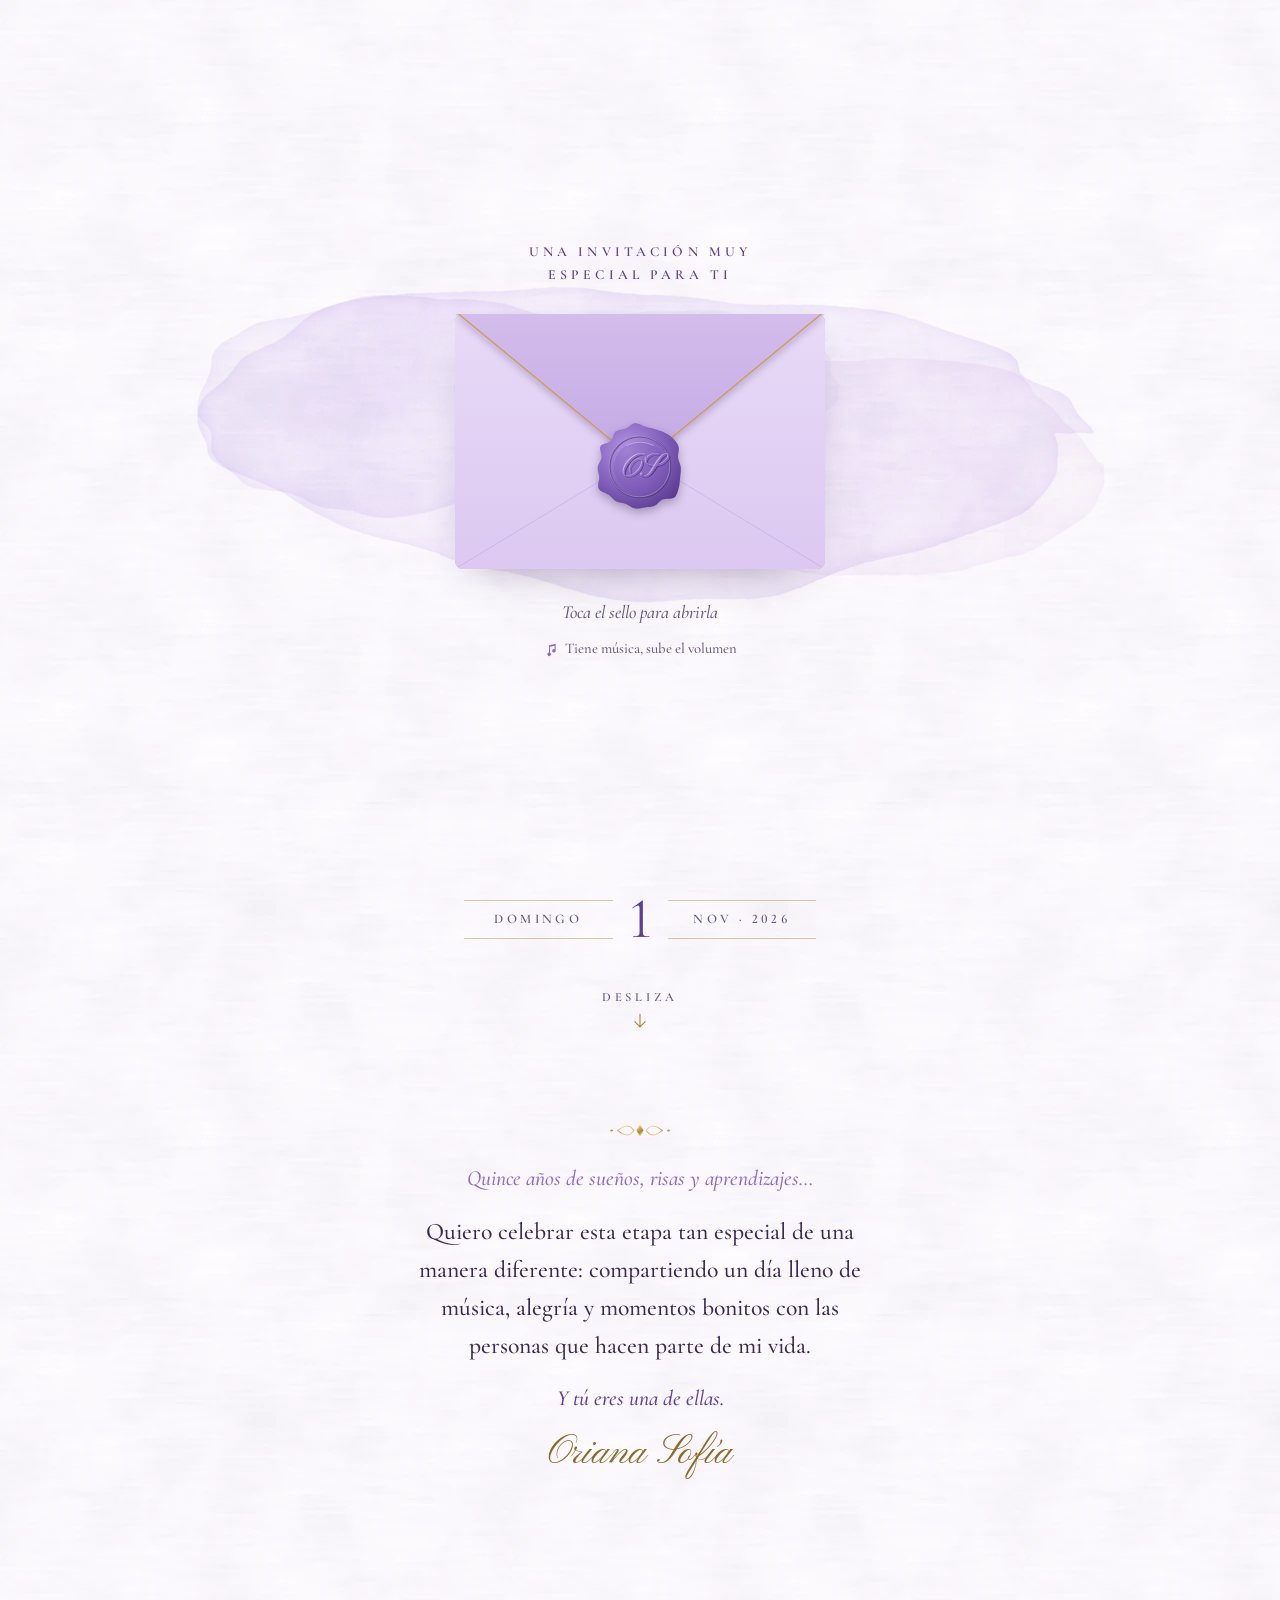
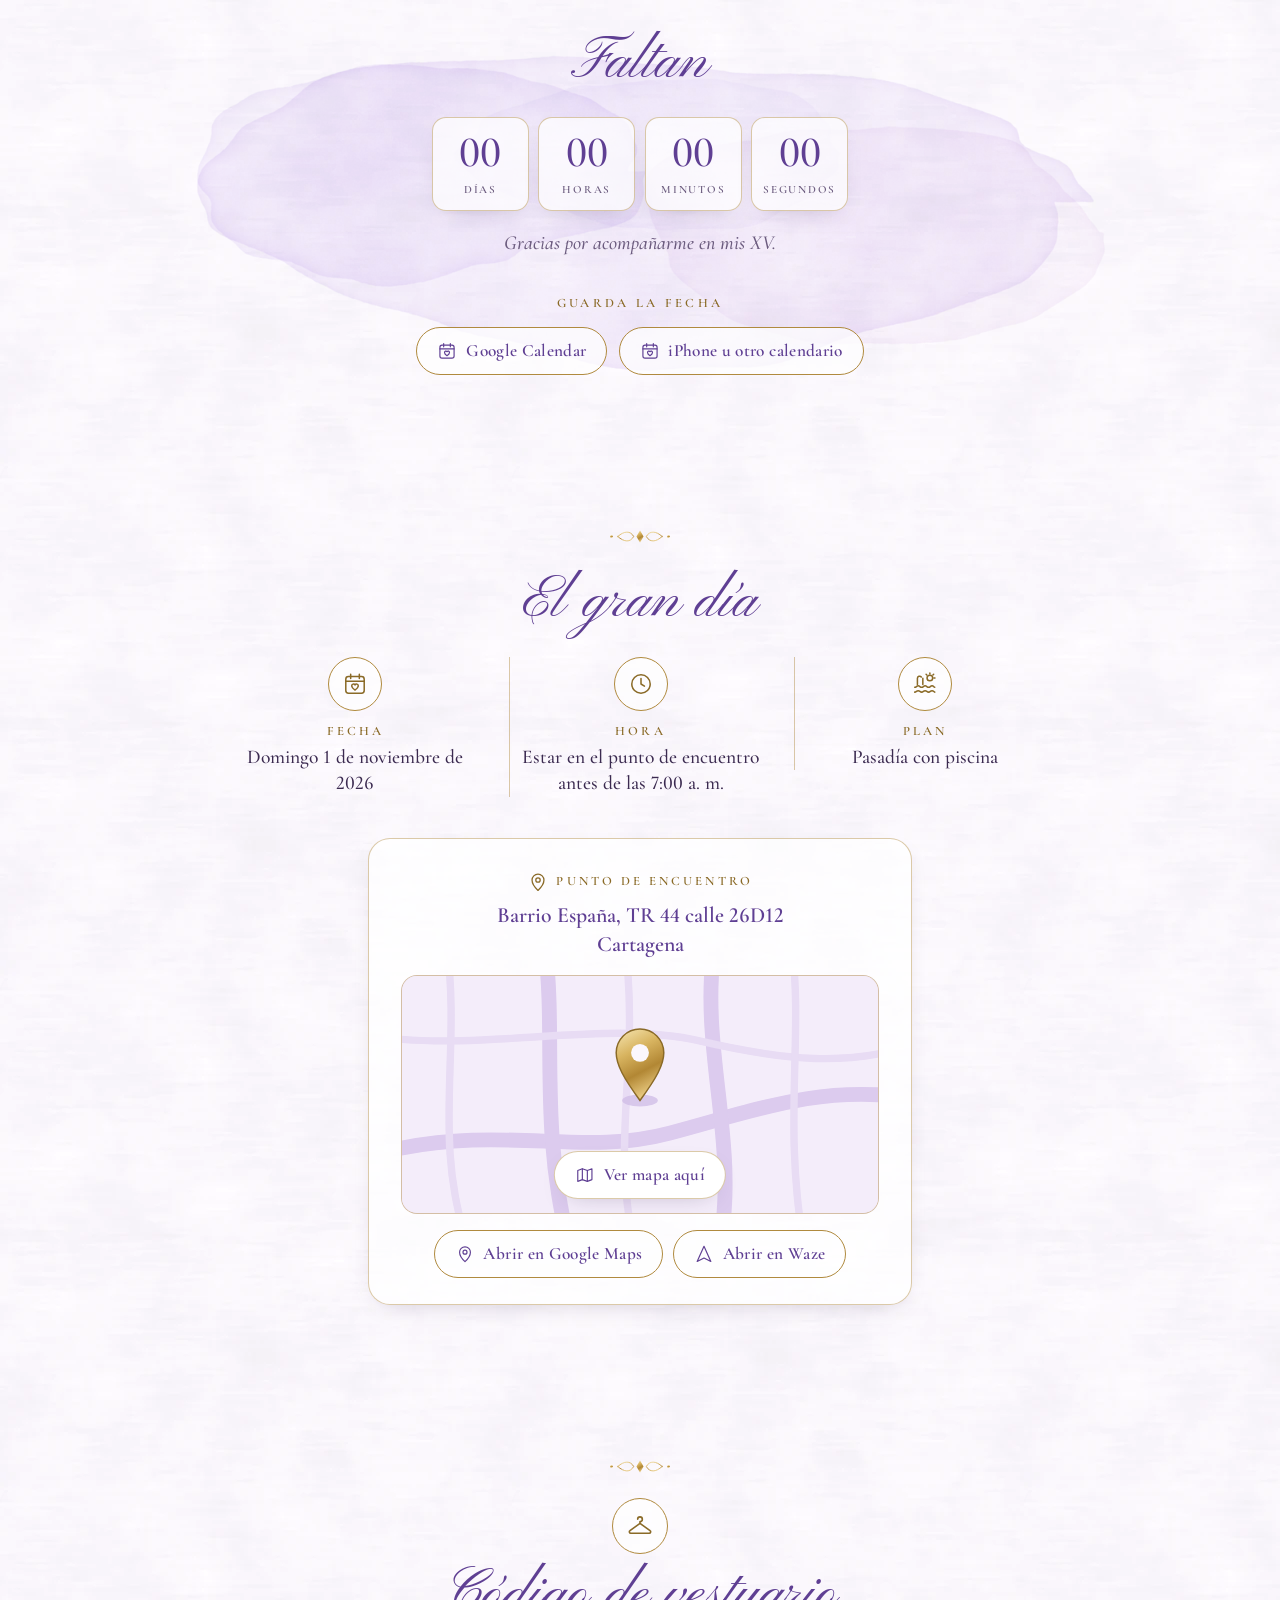
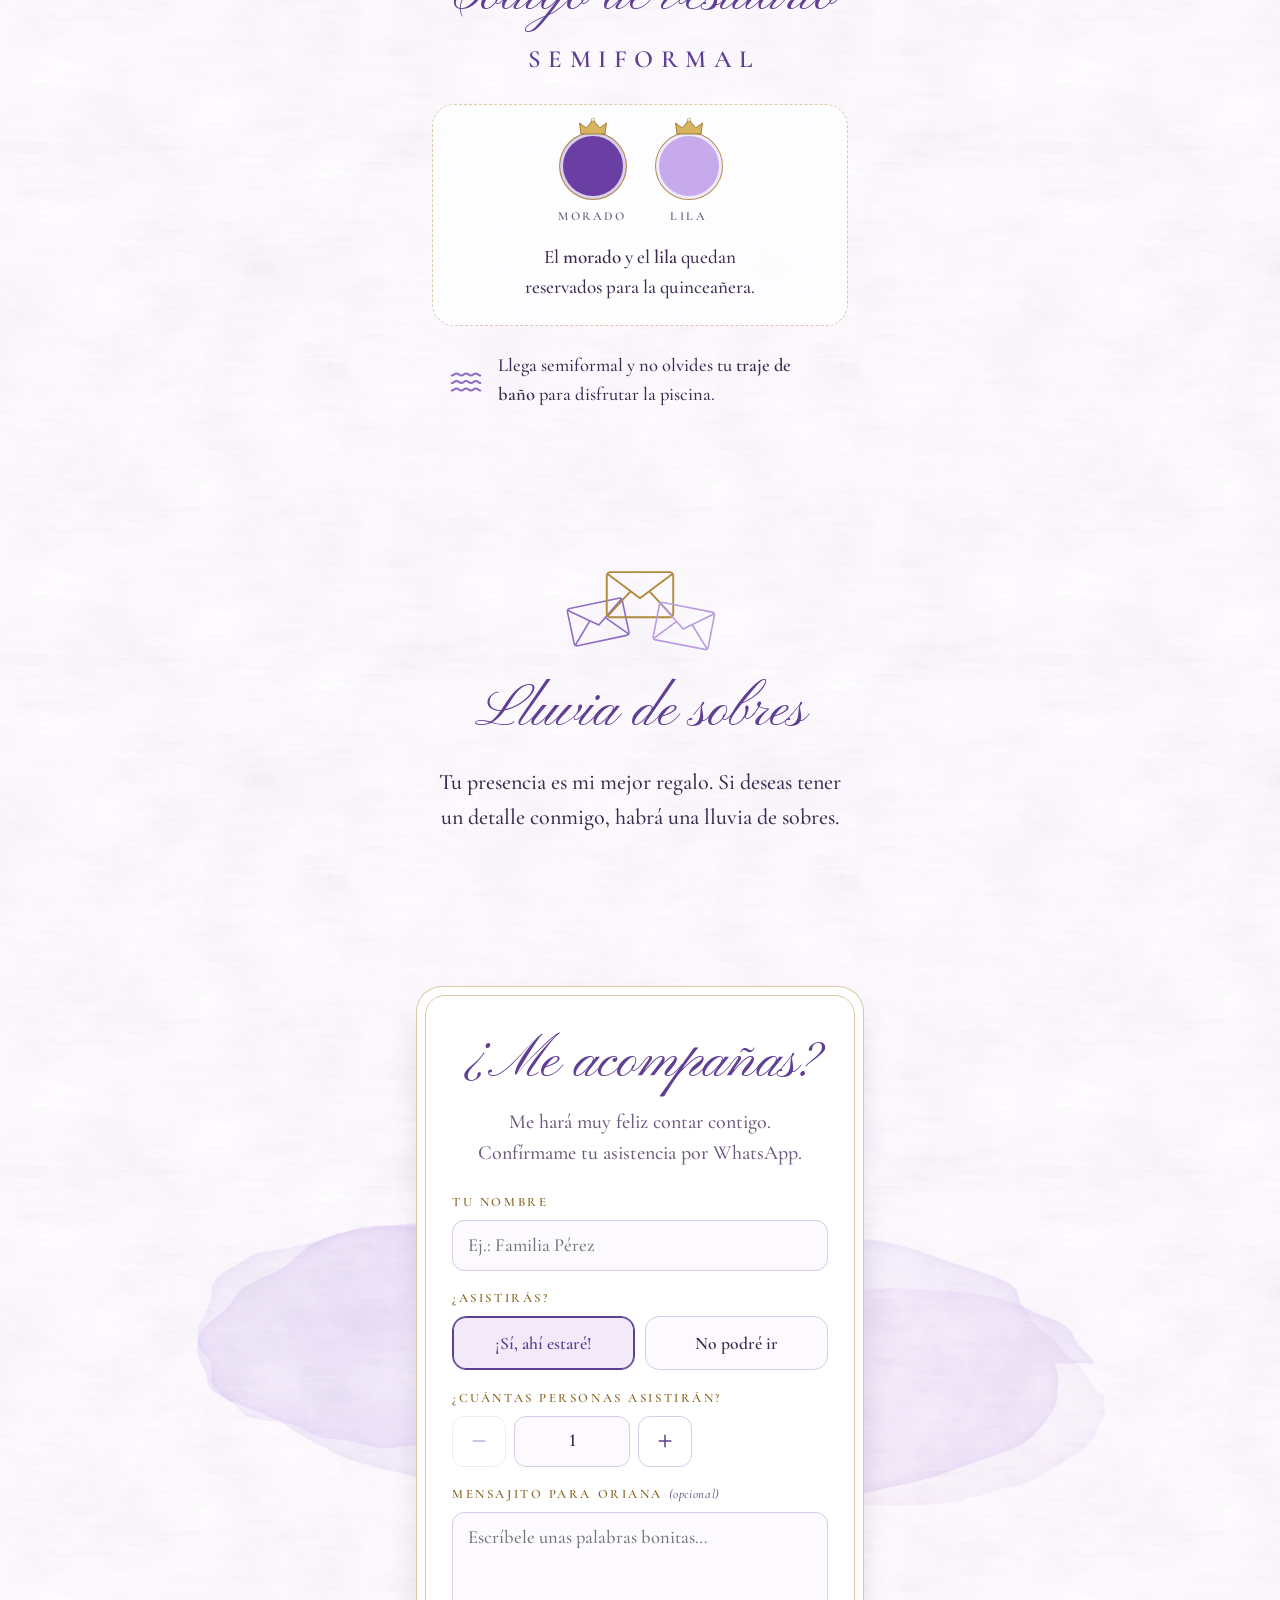
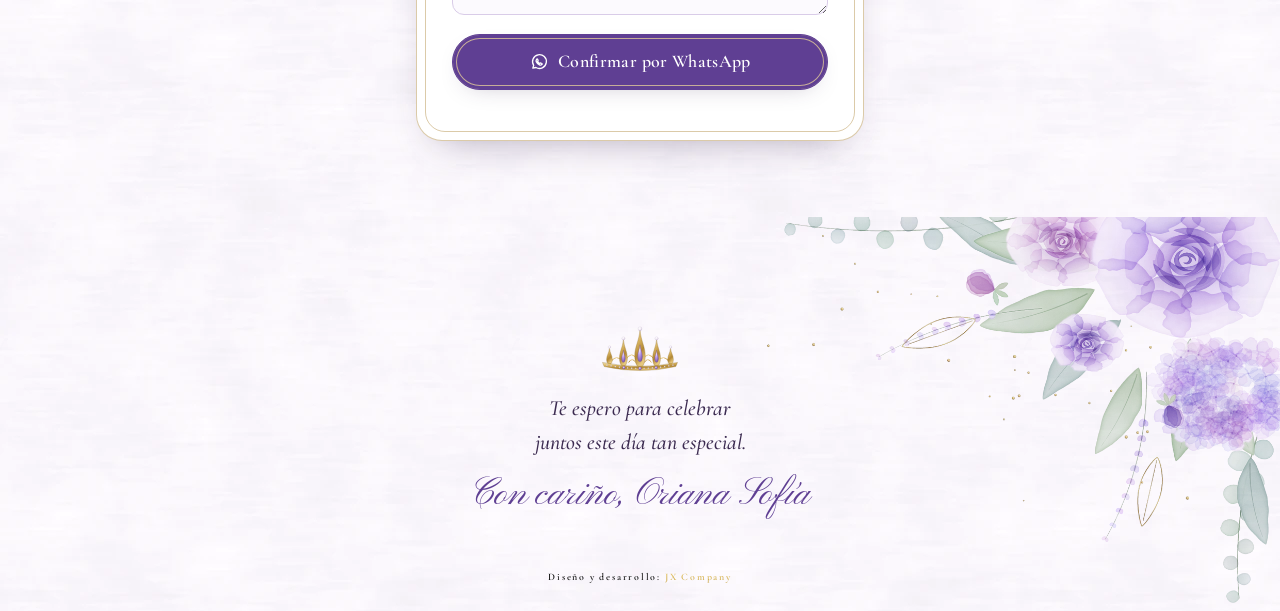
==== commit de46afdc: "v1.2: carrusel de fotos en el arco y visor a pantalla completa - Portada: las fotos pasan solas cada" ====
--- a/index.html
+++ b/index.html
@@ -167,6 +167,10 @@
     <symbol id="i-mas" viewBox="0 0 24 24"><g fill="none" stroke="currentColor" stroke-width="1.8" stroke-linecap="round"><path d="M12 5v14M5 12h14"/></g></symbol>
     <symbol id="i-menos" viewBox="0 0 24 24"><g fill="none" stroke="currentColor" stroke-width="1.8" stroke-linecap="round"><path d="M5 12h14"/></g></symbol>
     <symbol id="i-sobre" viewBox="0 0 64 48"><g fill="none" stroke="currentColor" stroke-width="1.6" stroke-linejoin="round"><rect x="4" y="6" width="56" height="38" rx="3"/><path d="M4.8 7.5 32 28 59.2 7.5"/><path d="M4.8 43 24 22.2M59.2 43 40 22.2"/></g></symbol>
+    <!-- Íconos del visor de fotos -->
+    <symbol id="i-cerrar" viewBox="0 0 24 24"><g fill="none" stroke="currentColor" stroke-width="1.8" stroke-linecap="round"><path d="M6.5 6.5l11 11M17.5 6.5l-11 11"/></g></symbol>
+    <symbol id="i-anterior" viewBox="0 0 24 24"><g fill="none" stroke="currentColor" stroke-width="1.8" stroke-linecap="round" stroke-linejoin="round"><path d="M14.5 5.5 8 12l6.5 6.5"/></g></symbol>
+    <symbol id="i-siguiente" viewBox="0 0 24 24"><g fill="none" stroke="currentColor" stroke-width="1.8" stroke-linecap="round" stroke-linejoin="round"><path d="M9.5 5.5 16 12l-6.5 6.5"/></g></symbol>
   </svg>
 
   <!-- ===========================================================
@@ -208,11 +212,12 @@
 
   <!-- ===========================================================
        PORTADA
-       Qué es: corona, "Mis XV años", foto de Oriana en un arco dorado
-               rodeado de acuarelas, su nombre y la fecha.
+       Qué es: corona, "Mis XV años", carrusel de fotos de Oriana dentro de
+               un arco dorado rodeado de acuarelas, su nombre y la fecha.
        Función: lo primero que se ve al abrir el sobre; resume la invitación.
-       Depende de: .portada, .arco y .fecha-portada en styles.css.
-       La foto es la imagen principal (LCP): fetchpriority="high", sin lazy.
+       Depende de: .portada, .arco, .carrusel y .fecha-portada en styles.css;
+                   iniciarFotos() en script.js (carrusel + visor).
+       La primera foto es la imagen principal (LCP): fetchpriority="high", sin lazy.
        =========================================================== -->
   <header class="portada" id="inicio">
     <img class="portada__ramo portada__ramo--izq" src="img/ramo-acuarela-lila-esquina.webp" width="1008" height="792" alt="" aria-hidden="true">
@@ -226,10 +231,18 @@
         <span class="sello-xv__lado">años</span>
       </p>
 
+      <!-- CARRUSEL DE FOTOS (dentro del arco)
+           Cómo agregar, quitar o reordenar fotos: cada foto es una <img class="carrusel__foto"> dentro de
+           #carrusel, en el orden en que pasan. Solo la PRIMERA lleva src, fetchpriority="high" y la clase
+           es-actual; las demás llevan data-src (script.js las carga cuando les va a tocar: ahorra datos).
+           Siempre WebP en img/. style="--enfoque: X% Y%" elige qué parte de la foto queda dentro del arco
+           (50% 30% por defecto; subir Y si se corta la cabeza, p. ej. 50% 15%). El visor de pantalla
+           completa usa estas mismas fotos: no hay que repetirlas en otro lado. -->
       <figure class="arco">
-        <div class="arco__foto">
-          <img src="img/oriana-sofia-portada-xv.webp" width="678" height="904" fetchpriority="high"
+        <div class="arco__foto carrusel" id="carrusel" role="group" aria-roledescription="carrusel" aria-label="Fotos de Oriana Sofía">
+          <img class="carrusel__foto es-actual" src="img/oriana-sofia-portada-xv.webp" width="678" height="904" fetchpriority="high"
                alt="Oriana Sofía, la quinceañera, sonriendo con su cabello rizado suelto">
+          <button class="carrusel__ver" id="carrusel-ver" type="button" aria-label="Ver las fotos en pantalla completa"></button>
         </div>
         <svg class="arco__marco" viewBox="0 0 300 400" preserveAspectRatio="none" aria-hidden="true">
           <path d="M6 397 V150 A144 144 0 0 1 294 150 V397" fill="none" stroke="url(#g-oro)" stroke-width="2" vector-effect="non-scaling-stroke"/>
@@ -238,6 +251,13 @@
         <img class="arco__ramo arco__ramo--izq" src="img/ramo-acuarela-lila-arco.webp" width="780" height="639" alt="" aria-hidden="true">
         <img class="arco__ramo arco__ramo--der" src="img/ramo-acuarela-lila-arco.webp" width="780" height="639" alt="" aria-hidden="true">
       </figure>
+
+      <!-- Debajo del arco: puntos dorados (uno por foto, los crea script.js) y ayuda para ampliar.
+           Oculto sin JavaScript (sin JS solo se ve la primera foto). -->
+      <div class="carrusel__pie" id="carrusel-pie" hidden>
+        <div class="carrusel__puntos" id="carrusel-puntos" aria-hidden="true"></div>
+        <p class="carrusel__ayuda" id="carrusel-ayuda">Toca la foto para verla en grande</p>
+      </div>
 
       <h1 class="portada__nombre"><span class="solo-lectores">Mis XV años · </span>Oriana Sofía</h1>
 
@@ -537,6 +557,23 @@
   </footer>
 
   <!-- ===========================================================
+       VISOR DE FOTOS (pantalla completa)
+       Qué es: ventana a pantalla completa para ver en grande las fotos
+               del carrusel; se pasa con las flechas o deslizando el dedo.
+       Función: que los invitados vean las fotos de Oriana con calma.
+       Depende de: iniciarFotos() en script.js; .visor en styles.css.
+       Usa las mismas fotos del carrusel (no se repiten aquí). El botón
+       "atrás" del celular lo cierra sin salir de la invitación.
+       =========================================================== -->
+  <dialog class="visor" id="visor" aria-label="Fotos de Oriana Sofía">
+    <img class="visor__foto" id="visor-foto" alt="">
+    <p class="visor__contador" id="visor-contador" aria-live="polite"></p>
+    <button class="visor__boton visor__boton--cerrar" id="visor-cerrar" type="button" aria-label="Cerrar las fotos"><svg aria-hidden="true"><use href="#i-cerrar"/></svg></button>
+    <button class="visor__boton visor__boton--anterior" id="visor-anterior" type="button" aria-label="Foto anterior"><svg aria-hidden="true"><use href="#i-anterior"/></svg></button>
+    <button class="visor__boton visor__boton--siguiente" id="visor-siguiente" type="button" aria-label="Foto siguiente"><svg aria-hidden="true"><use href="#i-siguiente"/></svg></button>
+  </dialog>
+
+  <!-- ===========================================================
        MÚSICA
        Qué es: botón flotante para pausar/reanudar el vals y el audio.
        Función: la música arranca al abrir el sobre; el invitado decide si la pausa.
--- a/css/styles.css
+++ b/css/styles.css
@@ -74,6 +74,7 @@
   --error: #9B2C4F;          /* mensaje de error del formulario */
   --linea-oro: rgba(176, 138, 62, .45);
   --velo-blanco: rgba(255, 255, 255, .72);
+  --velo-tinta: rgba(59, 42, 80, .96);   /* fondo del visor de fotos (tinta casi opaca) */
   --sombra: 0 18px 40px -22px rgba(59, 42, 80, .45);
   --sombra-suave: 0 8px 24px -14px rgba(59, 42, 80, .35);
 
@@ -385,6 +386,7 @@
 .portada__ramo--der { right: -44px; top: -24px; width: clamp(190px, 52vw, 440px); transform: scaleX(-1); opacity: .9; }
 
 .portada__contenido {
+  --arco-ancho: min(70vw, 300px);   /* ancho del arco de fotos (cambia en los breakpoints) */
   position: relative; max-width: var(--ancho); margin: 0 auto;
   display: flex; flex-direction: column; align-items: center;
 }
@@ -408,7 +410,7 @@
   }
 }
 
-.arco { position: relative; width: min(70vw, 300px); margin: 0; }
+.arco { position: relative; width: var(--arco-ancho); margin: 0; }
 .arco__foto {
   position: relative; aspect-ratio: 3 / 4; overflow: hidden;
   border-radius: 50% 50% 0 0 / 37.5% 37.5% 0 0;
@@ -416,9 +418,41 @@
 }
 .arco__foto img { width: 100%; height: 100%; object-fit: cover; }
 .arco__foto::after {   /* tono lila suave abajo para fundir la foto con las flores */
-  content: ''; position: absolute; inset: 0;
+  content: ''; position: absolute; inset: 0; pointer-events: none;
   background: linear-gradient(180deg, transparent 58%, rgba(95, 63, 147, .18));
 }
+
+/* --- Carrusel de fotos dentro del arco (iniciarFotos() en script.js) ---
+   Las fotos se apilan y se cambian con un fundido lento (clase es-actual).
+   La primera queda en el flujo normal (da el alto al arco aunque el navegador
+   no conozca aspect-ratio); las demás se superponen encima. */
+.carrusel { touch-action: pan-y pinch-zoom; }   /* el deslizamiento lateral lo maneja el JS */
+.carrusel__foto {
+  position: absolute; inset: 0;
+  object-position: var(--enfoque, 50% 30%);   /* qué parte de la foto queda dentro del arco */
+  opacity: 0; transition: opacity 1.8s ease;
+}
+.carrusel__foto:first-child { position: relative; }
+.carrusel__foto.es-actual { opacity: 1; }
+.carrusel__ver {   /* toda la foto es el botón para verla en grande (transparente) */
+  position: absolute; inset: 0; z-index: 1; width: 100%; padding: 0; border: 0;
+  background: none; cursor: zoom-in;
+}
+.carrusel__ver:focus-visible { outline-offset: -6px; }
+.no-js .carrusel__ver { display: none; }
+
+.carrusel__pie {   /* puntos dorados + ayuda, justo debajo de las flores del arco */
+  display: grid; justify-items: center; gap: .45rem;
+  margin-top: calc(var(--arco-ancho) * .17);
+}
+.carrusel__pie:not([hidden]) + .portada__nombre { margin-top: 1.1rem; }
+.carrusel__puntos { display: flex; gap: 9px; }
+.carrusel__punto {
+  width: 7px; height: 7px; border-radius: 50%;
+  border: 1px solid var(--oro); transition: background-color .5s;
+}
+.carrusel__punto.es-actual { background: var(--oro); }
+.carrusel__ayuda { font-style: italic; font-size: 1.02rem; color: var(--tinta-suave); }
 .arco__marco { position: absolute; left: -12px; top: -12px; width: calc(100% + 24px); height: calc(100% + 12px); overflow: visible; }
 .arco__ramo { position: absolute; bottom: -15%; width: 92%; height: auto; pointer-events: none; }
 .arco__ramo--izq { left: -40%; }
@@ -755,6 +789,54 @@
 
 
 /* ===========================================================
+   VISOR DE FOTOS (pantalla completa)
+   Qué hace: <dialog> que ocupa toda la pantalla con fondo tinta; la foto
+   entera (sin recortar) y botones redondos como el de la música: cerrar
+   arriba y anterior/siguiente abajo (al alcance del pulgar), con el
+   contador "3 / 8" en medio. Depende de: iniciarFotos() en script.js.
+   =========================================================== */
+.visor {
+  width: 100%; height: 100%; max-width: none; max-height: none;
+  margin: 0; padding: 0; border: 0;
+  background: var(--velo-tinta); color: var(--blanco);
+  overscroll-behavior: contain;
+}
+.visor[open] { display: grid; place-items: center; }
+.visor::backdrop { background: var(--velo-tinta); }
+.visor__foto {
+  max-width: calc(100vw - 24px);
+  max-height: calc(100vh - 170px);
+  max-height: calc(100dvh - 170px);   /* deja aire para los botones de arriba y abajo */
+  width: auto; height: auto; object-fit: contain;
+  border-radius: var(--radio); box-shadow: 0 0 0 1px var(--linea-oro), var(--sombra);
+  transition: opacity .35s ease;
+}
+.visor__foto.cargando { opacity: 0; }
+.visor__contador {
+  position: fixed; left: 50%; bottom: calc(36px + env(safe-area-inset-bottom, 0px)); transform: translateX(-50%);
+  font-size: var(--t-etiqueta); font-weight: 600; letter-spacing: .24em; color: var(--oro-claro);
+  font-variant-numeric: lining-nums tabular-nums;
+}
+.visor__boton {
+  position: fixed; z-index: 1;
+  width: 54px; height: 54px; border-radius: 50%; padding: 0;
+  display: grid; place-items: center;
+  border: 1px solid var(--oro); background: rgba(255, 255, 255, .94); color: var(--lila-profundo);
+  box-shadow: var(--sombra-suave); cursor: pointer;
+  transition: transform .15s;
+}
+.visor__boton svg { width: 24px; height: 24px; }
+.visor__boton:active { transform: scale(.94); }
+.visor__boton--cerrar { top: calc(16px + env(safe-area-inset-top, 0px)); right: calc(16px + env(safe-area-inset-right, 0px)); }
+.visor__boton--anterior { left: calc(16px + env(safe-area-inset-left, 0px)); bottom: calc(20px + env(safe-area-inset-bottom, 0px)); }
+.visor__boton--siguiente { right: calc(16px + env(safe-area-inset-right, 0px)); bottom: calc(20px + env(safe-area-inset-bottom, 0px)); }
+.visor--una .visor__boton--anterior,
+.visor--una .visor__boton--siguiente,
+.visor--una .visor__contador { display: none; }   /* con una sola foto no hay nada que pasar */
+body.con-visor { overflow: hidden; }
+
+
+/* ===========================================================
    ANIMACIONES SUAVES
    · Entrada de la portada cuando se abre el sobre (un solo momento
      orquestado). Parte de opacidad 0 SOLO mientras corre la animación.
@@ -772,7 +854,10 @@
   .invitacion-abierta .portada__contenido > :nth-child(4) { animation-delay: .42s; }
   .invitacion-abierta .portada__contenido > :nth-child(5) { animation-delay: .56s; }
   .invitacion-abierta .portada__contenido > :nth-child(6) { animation-delay: .7s; }
+  .invitacion-abierta .portada__contenido > :nth-child(7) { animation-delay: .82s; }
   .invitacion-abierta .portada__ramo { animation: entrada-ramo 1.4s ease both; }
+  /* Carrusel: la foto que se ve se acerca muy despacio mientras está en pantalla */
+  .carrusel--anima .carrusel__foto.es-actual { animation: acercar 7.5s ease-out both; }
 
   @supports (animation-timeline: view()) {
     .mensaje > *, .reloj, .guardar, .dato, .encuentro, .vestuario__tipo, .reservado,
@@ -786,9 +871,11 @@
 @keyframes entrada { from { opacity: 0; transform: translateY(16px); } to { opacity: 1; transform: none; } }
 @keyframes entrada-ramo { from { opacity: 0; } to { opacity: 1; } }
 @keyframes revela { from { transform: translateY(22px); } to { transform: none; } }   /* solo movimiento: el contenido nunca queda transparente */
+@keyframes acercar { from { transform: scale(1.07); } to { transform: none; } }
 @media (prefers-reduced-motion: reduce) {
   html { scroll-behavior: auto; }
   .sobre__solapa, .sobre__carta, .sello, .portal { transition: none; }
+  .carrusel__foto { transition-duration: .4s; }   /* el carrusel no pasa solo; al deslizar, cambio corto */
 }
 
 
@@ -879,7 +966,7 @@
 @media (min-width: 600px) {
   .portada__ramo--izq { left: -20px; }
   .portada__ramo--der { right: -30px; }
-  .arco { width: 300px; }
+  .portada__contenido { --arco-ancho: 300px; }
 }
 
 /* ≥768px: tablet */
@@ -887,7 +974,7 @@
   :root { --t-base: 1.25rem; }
   .portada { padding-bottom: 2rem; }
   .portada__corona { margin-top: 2.4rem; }
-  .arco { width: 320px; }
+  .portada__contenido { --arco-ancho: 320px; }
   .detalles__lista { max-width: 52rem; grid-template-columns: repeat(3, minmax(0, 1fr)); gap: 1.4rem; align-items: start; text-align: center; }
   .dato { grid-template-columns: 1fr; justify-items: center; align-content: start; border: 0; padding: 0 .6rem; gap: .7rem; }
   .dato:first-child { border: 0; }
@@ -902,7 +989,7 @@
   .portada__ramo--izq { left: 0; width: min(40vw, 600px); }
   .portada__ramo--der { right: 0; width: min(32vw, 470px); }
   .portada__corona { margin-top: 1.2rem; }
-  .arco { width: 340px; }
+  .portada__contenido { --arco-ancho: 340px; }
   .mapa { aspect-ratio: 16 / 8; }
 }
 
@@ -911,7 +998,7 @@
   :root { --t-base: 1.3rem; --ancho: 36rem; }
   .portada__ramo--izq { width: 620px; }
   .portada__ramo--der { width: 500px; }
-  .arco { width: 360px; }
+  .portada__contenido { --arco-ancho: 360px; }
 }
 
 /* Teléfono horizontal / pantallas bajas (navegador interno con barras): el sobre cabe sin scroll.
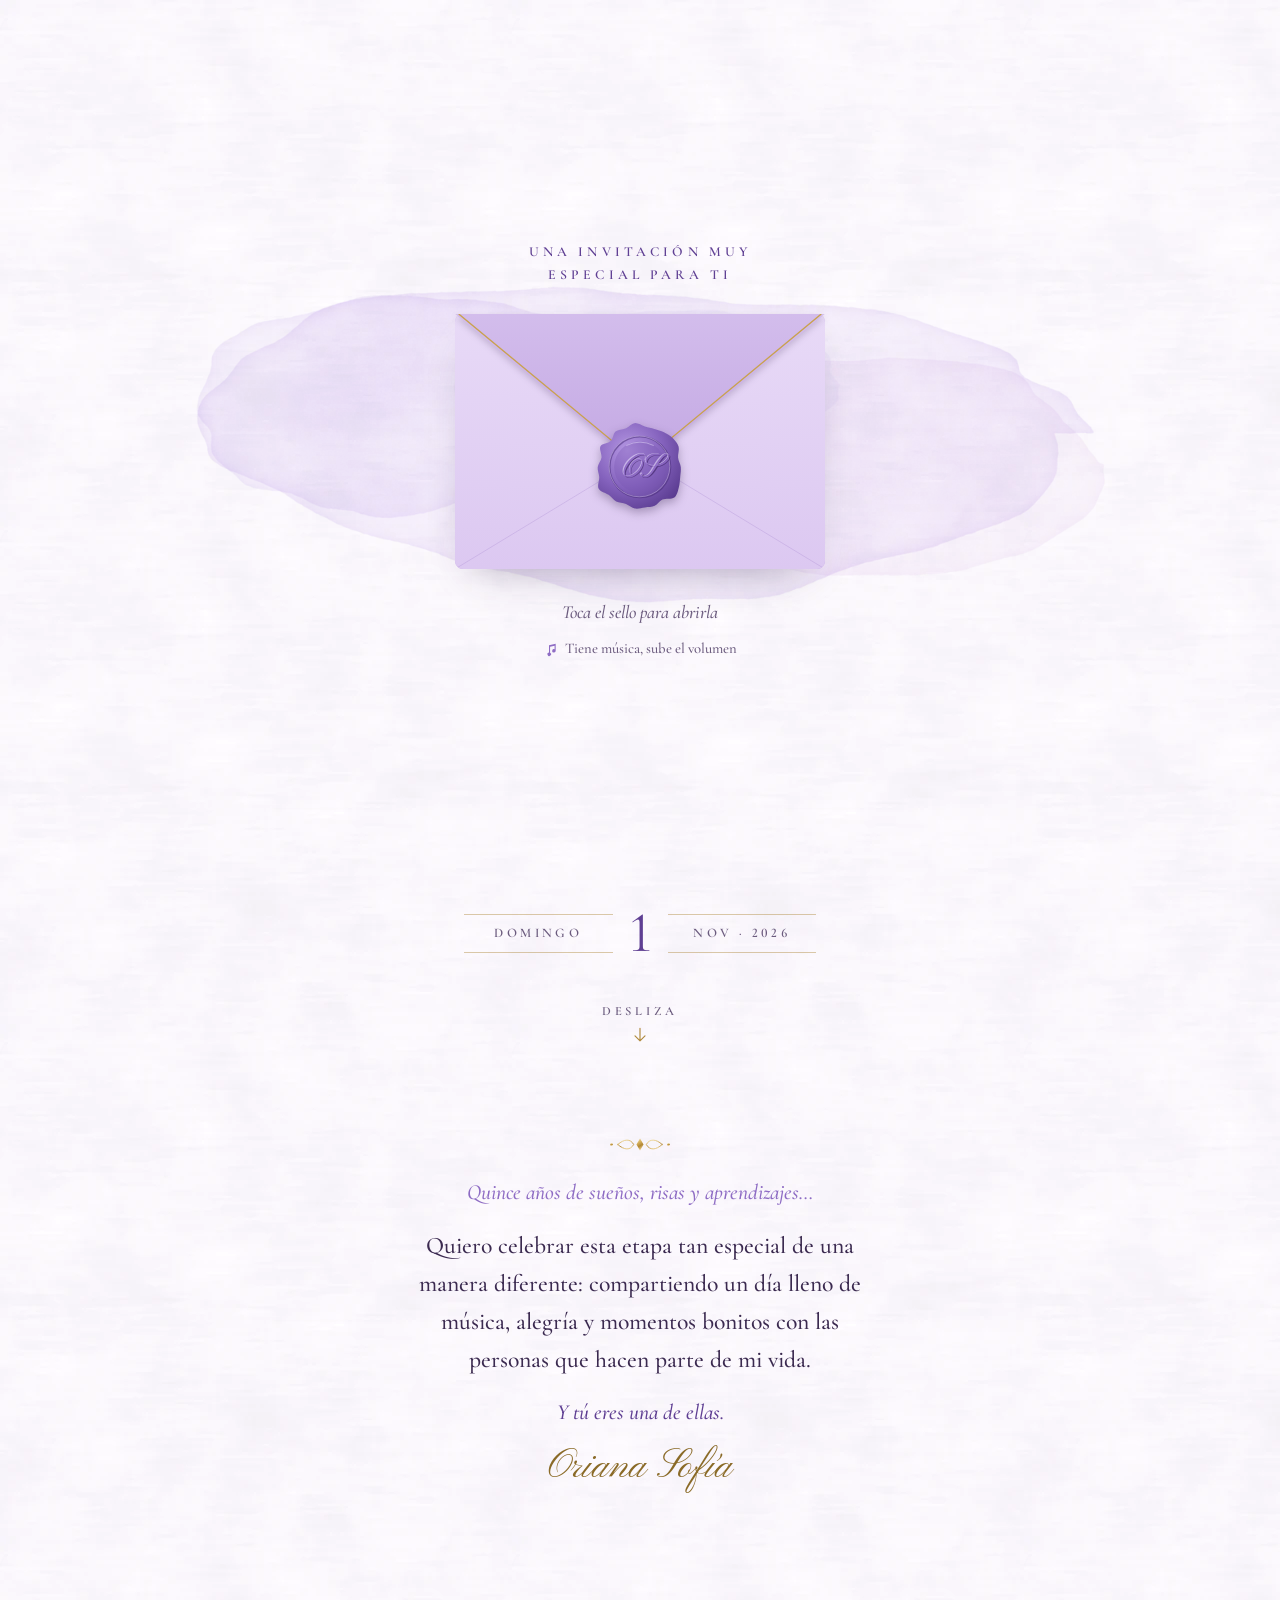
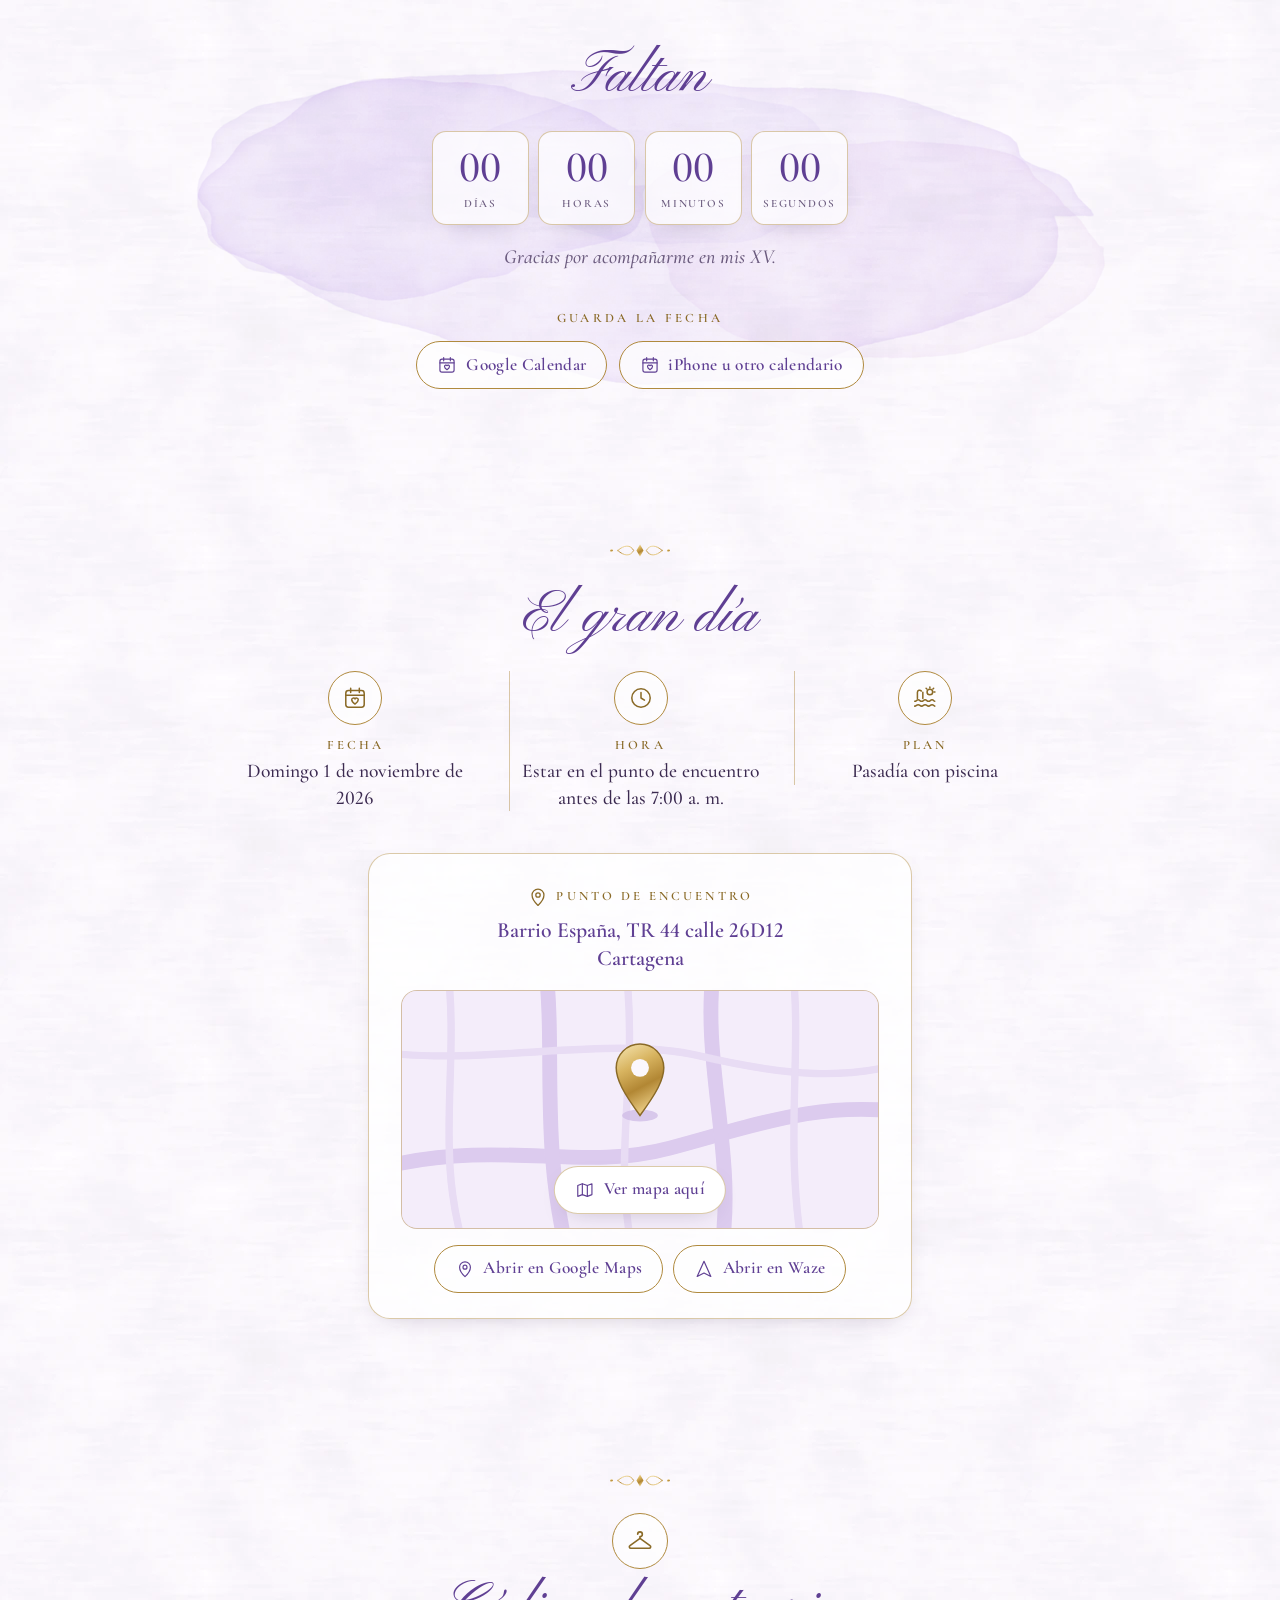
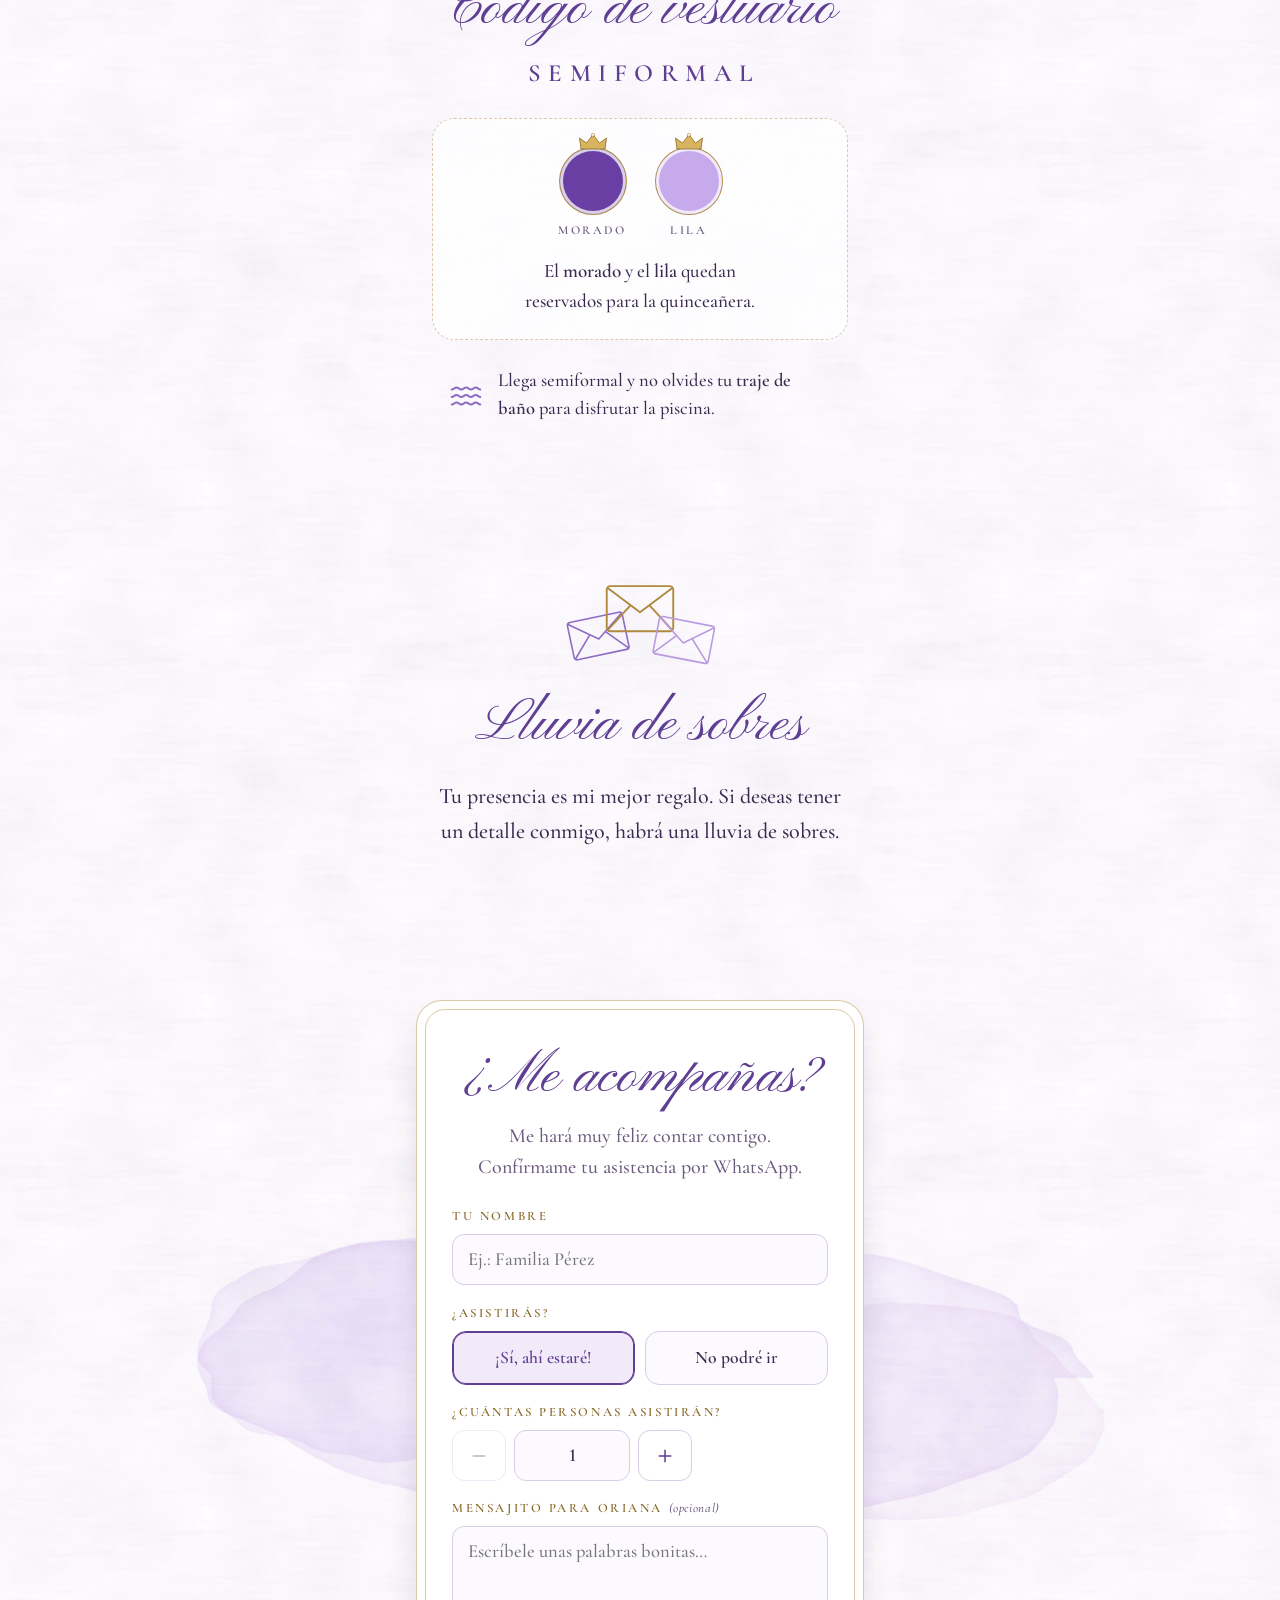
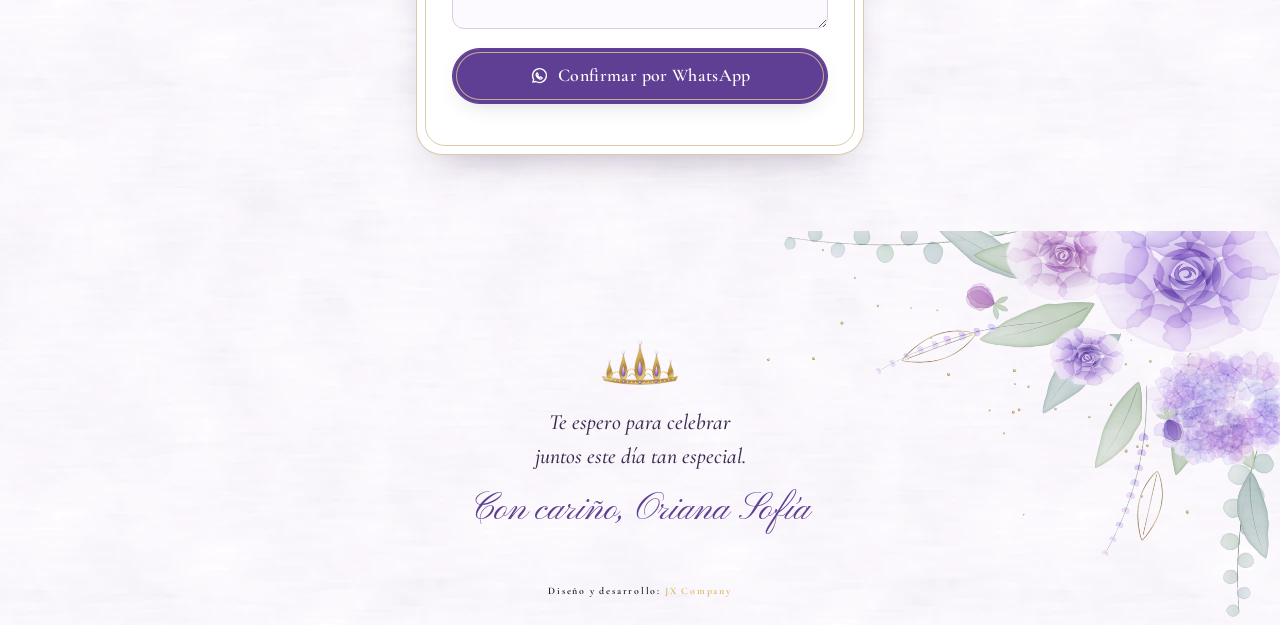
==== commit 7226da72: "v1.3: las 8 fotos en el carrusel (vestido gris primero) y música nueva - Fotos: 8 WebP en img/ (cali" ====
--- a/index.html
+++ b/index.html
@@ -6,9 +6,9 @@
        · css/styles.css  → todo el diseño (colores, tipografías, animaciones)
        · js/script.js    → sobre animado, música, nombre del invitado,
                            cuenta regresiva, mapa y confirmación por WhatsApp
-       · img/            → foto de portada y acuarelas (todo en WebP)
+       · img/            → fotos de Oriana (carrusel) y acuarelas (todo en WebP)
        · fonts/          → tipografías propias (Pinyon Script y Cormorant Garamond)
-       · musica/         → vals instrumental original
+       · musica/         → canción que eligió la familia (solo el audio de su video)
      Versión "invitación privada": no se indexa en Google (noindex),
      sin páginas legales ni banner de cookies (aprobado por JX, 10/10/2026).
      Diseño y desarrollo: JX Company.
@@ -240,8 +240,22 @@
            completa usa estas mismas fotos: no hay que repetirlas en otro lado. -->
       <figure class="arco">
         <div class="arco__foto carrusel" id="carrusel" role="group" aria-roledescription="carrusel" aria-label="Fotos de Oriana Sofía">
-          <img class="carrusel__foto es-actual" src="img/oriana-sofia-portada-xv.webp" width="678" height="904" fetchpriority="high"
-               alt="Oriana Sofía, la quinceañera, sonriendo con su cabello rizado suelto">
+          <img class="carrusel__foto es-actual" src="img/oriana-sofia-vestido-gris.webp" width="1200" height="1600" fetchpriority="high"
+               alt="Oriana Sofía de cuerpo entero con vestido gris de lentejuelas, sandalias plateadas y bolso de mano">
+          <img class="carrusel__foto" data-src="img/oriana-sofia-bebe-vestido-verde.webp" width="1080" height="1443" decoding="async"
+               alt="Oriana Sofía de bebé, de pocos meses, con vestido verde y balaca rosada">
+          <img class="carrusel__foto" data-src="img/oriana-sofia-bebe-sombrero-2012.webp" width="1080" height="722" decoding="async"
+               alt="Oriana Sofía de bebé con sombrero blanco con flores, sonriendo, en octubre de 2012">
+          <img class="carrusel__foto" data-src="img/oriana-sofia-nina-galletas.webp" width="552" height="738" decoding="async"
+               alt="Oriana Sofía de niña pequeña, sentada en el piso con un paquete de galletas">
+          <img class="carrusel__foto" data-src="img/oriana-sofia-grado-preescolar.webp" width="738" height="984" decoding="async"
+               alt="Oriana Sofía en su grado de preescolar, con toga y birrete azules">
+          <img class="carrusel__foto" data-src="img/oriana-sofia-selfie-rizos.webp" width="1502" height="1073" decoding="async"
+               style="--enfoque: 10% 50%" alt="Oriana Sofía en una selfie muy cercana, sonriendo, con su cabello rizado">
+          <img class="carrusel__foto" data-src="img/oriana-sofia-vestido-beige.webp" width="960" height="1280" decoding="async"
+               alt="Oriana Sofía con vestido beige en una selfie frente al espejo">
+          <img class="carrusel__foto" data-src="img/oriana-sofia-selfie-xv.webp" width="900" height="1600" decoding="async"
+               style="--enfoque: 50% 5%" alt="Oriana Sofía, la quinceañera, sonriendo con su cabello rizado suelto">
           <button class="carrusel__ver" id="carrusel-ver" type="button" aria-label="Ver las fotos en pantalla completa"></button>
         </div>
         <svg class="arco__marco" viewBox="0 0 300 400" preserveAspectRatio="none" aria-hidden="true">
@@ -575,7 +589,7 @@
 
   <!-- ===========================================================
        MÚSICA
-       Qué es: botón flotante para pausar/reanudar el vals y el audio.
+       Qué es: botón flotante para pausar/reanudar la música y el audio.
        Función: la música arranca al abrir el sobre; el invitado decide si la pausa.
        Depende de: iniciarMusica() en script.js; .musica en styles.css.
        El MP3 se empieza a descargar cuando la página termina de cargar.
@@ -584,7 +598,7 @@
     <svg class="musica__icono musica__icono--nota" aria-hidden="true"><use href="#i-nota"/></svg>
     <svg class="musica__icono musica__icono--silencio" aria-hidden="true"><use href="#i-silencio"/></svg>
   </button>
-  <audio id="audio-vals" src="musica/vals-xv-oriana-sofia.mp3" loop preload="none"></audio>
+  <audio id="audio-musica" src="musica/cancion-xv-oriana-sofia.mp3" loop preload="none"></audio>
 
 </body>
 </html>
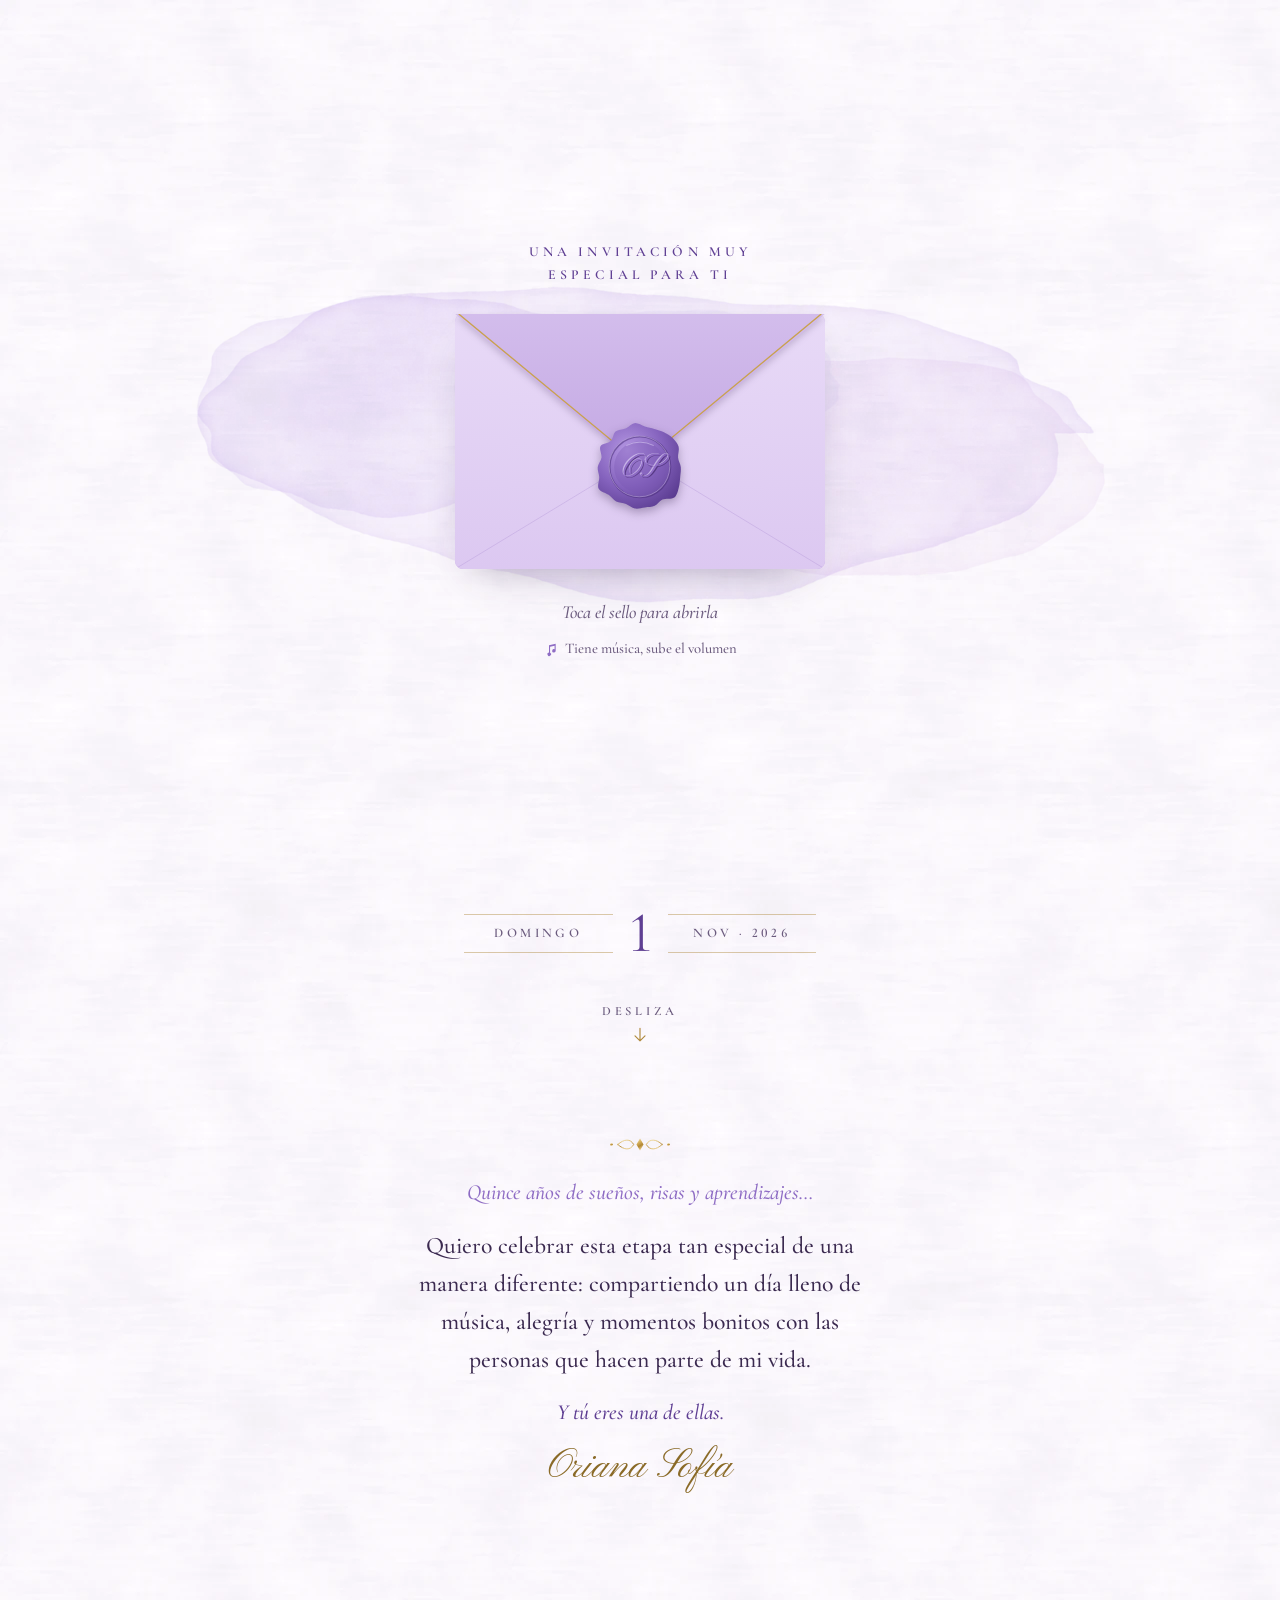
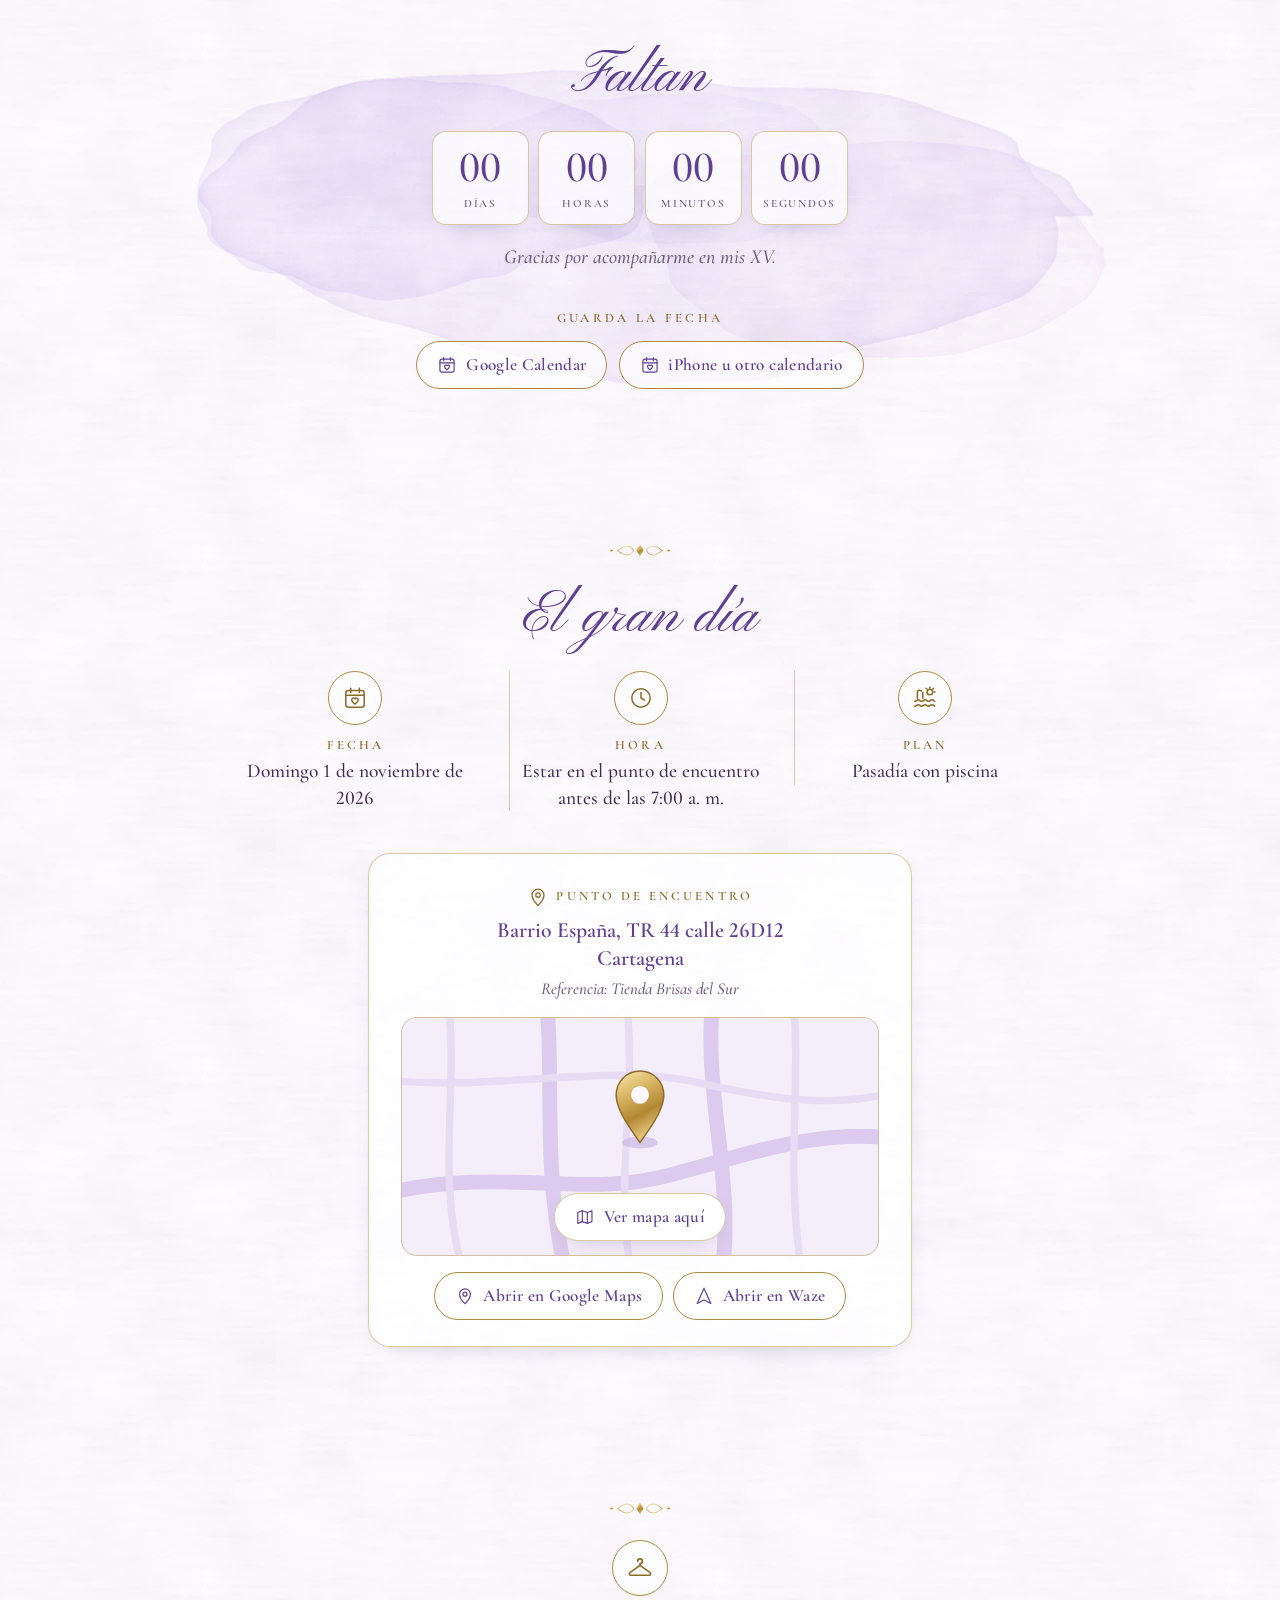
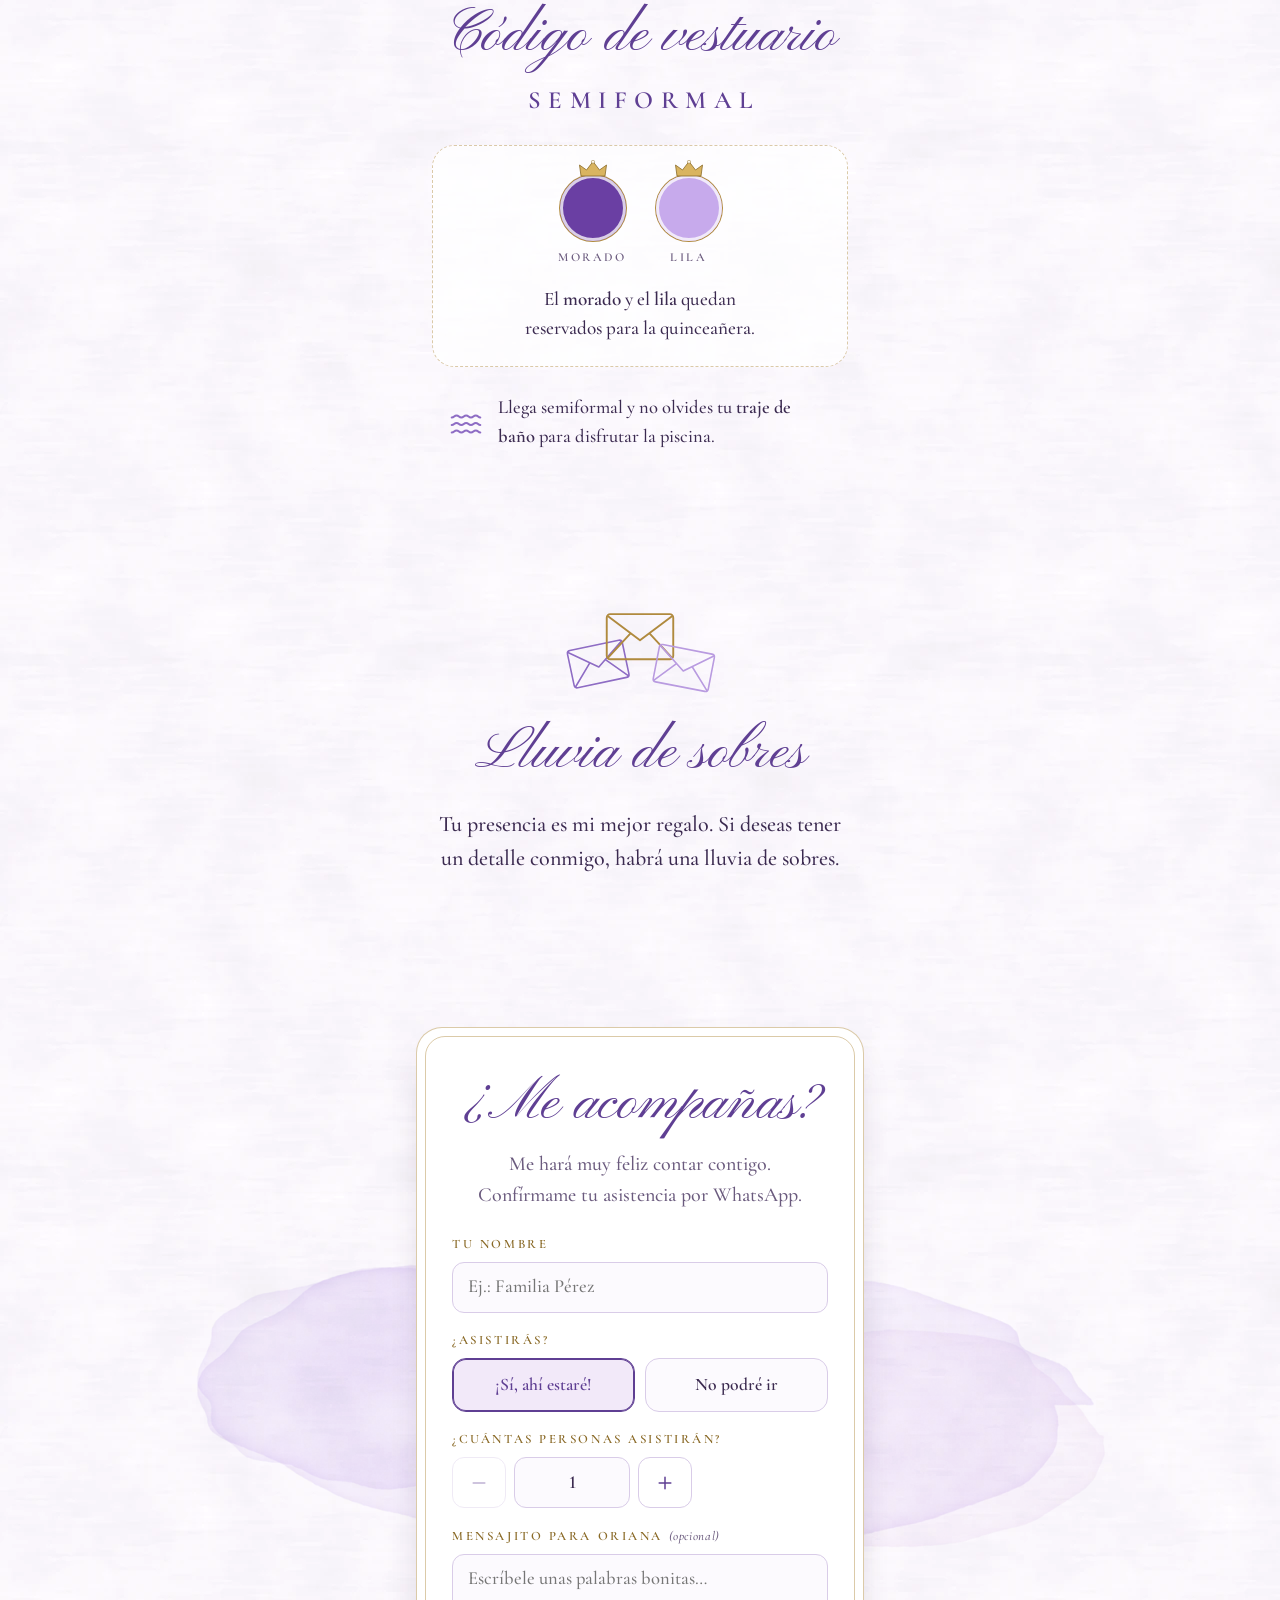
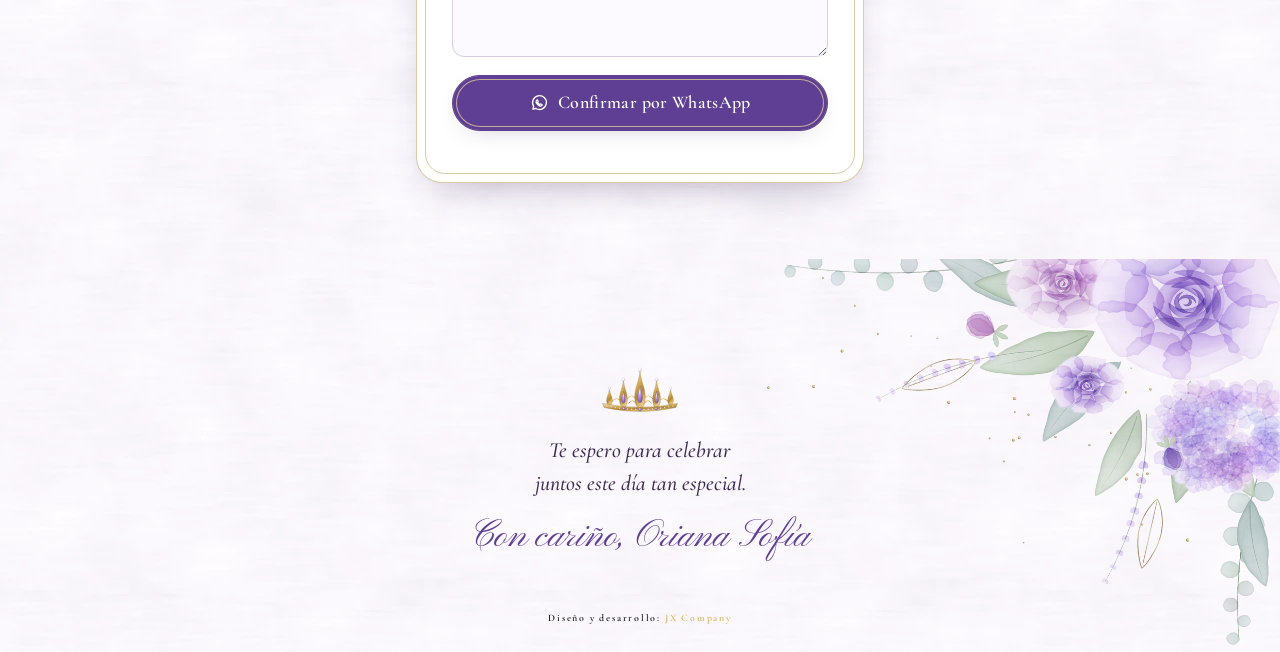
==== commit 27fb64d6: "v1.4 (avance): canción completa, fotos de bebé a grande y pin exacto del mapa - Música: Lavender's B" ====
--- a/index.html
+++ b/index.html
@@ -240,9 +240,7 @@
            completa usa estas mismas fotos: no hay que repetirlas en otro lado. -->
       <figure class="arco">
         <div class="arco__foto carrusel" id="carrusel" role="group" aria-roledescription="carrusel" aria-label="Fotos de Oriana Sofía">
-          <img class="carrusel__foto es-actual" src="img/oriana-sofia-vestido-gris.webp" width="1200" height="1600" fetchpriority="high"
-               alt="Oriana Sofía de cuerpo entero con vestido gris de lentejuelas, sandalias plateadas y bolso de mano">
-          <img class="carrusel__foto" data-src="img/oriana-sofia-bebe-vestido-verde.webp" width="1080" height="1443" decoding="async"
+          <img class="carrusel__foto es-actual" src="img/oriana-sofia-bebe-vestido-verde.webp" width="1080" height="1443" fetchpriority="high"
                alt="Oriana Sofía de bebé, de pocos meses, con vestido verde y balaca rosada">
           <img class="carrusel__foto" data-src="img/oriana-sofia-bebe-sombrero-2012.webp" width="1080" height="722" decoding="async"
                alt="Oriana Sofía de bebé con sombrero blanco con flores, sonriendo, en octubre de 2012">
@@ -252,10 +250,12 @@
                alt="Oriana Sofía en su grado de preescolar, con toga y birrete azules">
           <img class="carrusel__foto" data-src="img/oriana-sofia-selfie-rizos.webp" width="1502" height="1073" decoding="async"
                style="--enfoque: 10% 50%" alt="Oriana Sofía en una selfie muy cercana, sonriendo, con su cabello rizado">
+          <img class="carrusel__foto" data-src="img/oriana-sofia-selfie-xv.webp" width="900" height="1600" decoding="async"
+               style="--enfoque: 50% 5%" alt="Oriana Sofía, la quinceañera, sonriendo con su cabello rizado suelto">
           <img class="carrusel__foto" data-src="img/oriana-sofia-vestido-beige.webp" width="960" height="1280" decoding="async"
                alt="Oriana Sofía con vestido beige en una selfie frente al espejo">
-          <img class="carrusel__foto" data-src="img/oriana-sofia-selfie-xv.webp" width="900" height="1600" decoding="async"
-               style="--enfoque: 50% 5%" alt="Oriana Sofía, la quinceañera, sonriendo con su cabello rizado suelto">
+          <img class="carrusel__foto" data-src="img/oriana-sofia-vestido-gris.webp" width="1200" height="1600" decoding="async"
+               alt="Oriana Sofía de cuerpo entero con vestido gris de lentejuelas, sandalias plateadas y bolso de mano">
           <button class="carrusel__ver" id="carrusel-ver" type="button" aria-label="Ver las fotos en pantalla completa"></button>
         </div>
         <svg class="arco__marco" viewBox="0 0 300 400" preserveAspectRatio="none" aria-hidden="true">
@@ -341,7 +341,7 @@
         <p class="guardar__titulo">Guarda la fecha</p>
         <div class="guardar__botones">
           <a class="boton boton--linea" target="_blank" rel="noopener"
-             href="https://calendar.google.com/calendar/render?action=TEMPLATE&amp;text=XV%20a%C3%B1os%20de%20Oriana%20Sof%C3%ADa&amp;dates=20261101/20261102&amp;ctz=America/Bogota&amp;details=Punto%20de%20encuentro%20antes%20de%20las%207%3A00%20a.%20m.%20en%20Barrio%20Espa%C3%B1a%2C%20TR%2044%20calle%2026D12%20%28Cartagena%29.%20Pasad%C3%ADa%20con%20piscina.%20C%C3%B3digo%20de%20vestuario%3A%20semiformal%3B%20el%20morado%20y%20el%20lila%20est%C3%A1n%20reservados%20para%20la%20quincea%C3%B1era.%20No%20olvides%20tu%20traje%20de%20ba%C3%B1o.&amp;location=Barrio%20Espa%C3%B1a%2C%20TR%2044%20calle%2026D12%2C%20Cartagena">
+             href="https://calendar.google.com/calendar/render?action=TEMPLATE&amp;text=XV%20a%C3%B1os%20de%20Oriana%20Sof%C3%ADa&amp;dates=20261101/20261102&amp;ctz=America/Bogota&amp;details=Punto%20de%20encuentro%20antes%20de%20las%207%3A00%20a.%20m.%20en%20Barrio%20Espa%C3%B1a%2C%20TR%2044%20calle%2026D12%20%28Cartagena%29%2C%20referencia%3A%20Tienda%20Brisas%20del%20Sur.%20Mapa%3A%20https%3A%2F%2Fmaps.app.goo.gl%2FhCto2jpUpXJwgqsP7.%20Pasad%C3%ADa%20con%20piscina.%20C%C3%B3digo%20de%20vestuario%3A%20semiformal%3B%20el%20morado%20y%20el%20lila%20est%C3%A1n%20reservados%20para%20la%20quincea%C3%B1era.%20No%20olvides%20tu%20traje%20de%20ba%C3%B1o.&amp;location=Tienda%20Brisas%20del%20Sur%2C%20Cra.%2046%2C%20Las%20Lomas%2C%20Cartagena">
             <svg aria-hidden="true"><use href="#i-calendario"/></svg> Google Calendar
           </a>
           <a class="boton boton--linea" href="evento-xv-oriana-sofia.ics" type="text/calendar">
@@ -392,8 +392,10 @@
 
       <div class="encuentro">
         <!-- ▼▼▼ ZONA EDITABLE · CONTACTO ▼▼▼
-             QUÉ CAMBIAR: la dirección del punto de encuentro, lo que se busca en el mapa
-               (data-direccion-mapa) y el WhatsApp que recibe las confirmaciones (data-whatsapp).
+             QUÉ CAMBIAR: la dirección del punto de encuentro, el punto exacto del mapa
+               (data-mapa-coordenadas = "latitud,longitud" y data-mapa-enlace = el enlace de Google Maps
+               que mandó la familia), el nombre del lugar (data-direccion-mapa) y el WhatsApp que
+               recibe las confirmaciones (data-whatsapp).
              CÓMO: cambia el texto entre > y < y, si cambia la dirección o el número, el valor
                entre comillas de data-direccion-mapa / data-whatsapp.
              EJEMPLO: data-whatsapp="573157800663"  →  data-whatsapp="573001234567"
@@ -405,9 +407,12 @@
         -->
         <div class="datos-evento" id="datos-evento" hidden
              data-whatsapp="573157800663"
-             data-direccion-mapa="Transversal 44 #26D-12, España, Cartagena, Bolívar, Colombia"></div>
+             data-direccion-mapa="Tienda Brisas del Sur, Cra. 46, Las Lomas, Cartagena de Indias, Bolívar"
+             data-mapa-coordenadas="10.4020598,-75.5113218"
+             data-mapa-enlace="https://maps.app.goo.gl/hCto2jpUpXJwgqsP7"></div>
         <h3 class="encuentro__titulo"><svg aria-hidden="true"><use href="#i-pin"/></svg> Punto de encuentro</h3>
-        <p class="encuentro__dir">Barrio España, TR 44 calle 26D12<br>Cartagena</p>
+        <p class="encuentro__dir">Barrio España, TR 44 calle 26D12<br>Cartagena
+          <span class="encuentro__ref">Referencia: Tienda Brisas del Sur</span></p>
         <!-- ▲▲▲ FIN ZONA EDITABLE · CONTACTO ▲▲▲ -->
 
         <div class="mapa" id="mapa">
@@ -439,11 +444,11 @@
 
         <div class="encuentro__botones">
           <a class="boton boton--linea" id="enlace-maps" target="_blank" rel="noopener"
-             href="https://www.google.com/maps/search/?api=1&amp;query=Transversal%2044%20%2326D-12%2C%20Espa%C3%B1a%2C%20Cartagena%2C%20Bol%C3%ADvar%2C%20Colombia">
+             href="https://maps.app.goo.gl/hCto2jpUpXJwgqsP7">
             <svg aria-hidden="true"><use href="#i-pin"/></svg> Abrir en Google Maps
           </a>
           <a class="boton boton--linea" id="enlace-waze" target="_blank" rel="noopener"
-             href="https://waze.com/ul?q=Transversal%2044%20%2326D-12%2C%20Espa%C3%B1a%2C%20Cartagena&amp;navigate=yes">
+             href="https://waze.com/ul?ll=10.4020598,-75.5113218&amp;navigate=yes">
             <svg aria-hidden="true"><use href="#i-ruta"/></svg> Abrir en Waze
           </a>
         </div>
--- a/css/styles.css
+++ b/css/styles.css
@@ -579,6 +579,7 @@
 }
 .encuentro__titulo svg { width: 22px; height: 22px; }
 .encuentro__dir { margin-bottom: 1.1rem; font-size: 1.36rem; font-weight: 600; line-height: 1.3; color: var(--lila-profundo); }
+.encuentro__ref { display: block; margin-top: .35rem; font-size: 1.05rem; font-style: italic; font-weight: 500; color: var(--tinta-suave); }
 .mapa {
   position: relative; overflow: hidden; aspect-ratio: 16 / 10; max-width: 100%;
   border-radius: 16px; border: 1px solid var(--linea-oro); background: var(--lavanda);
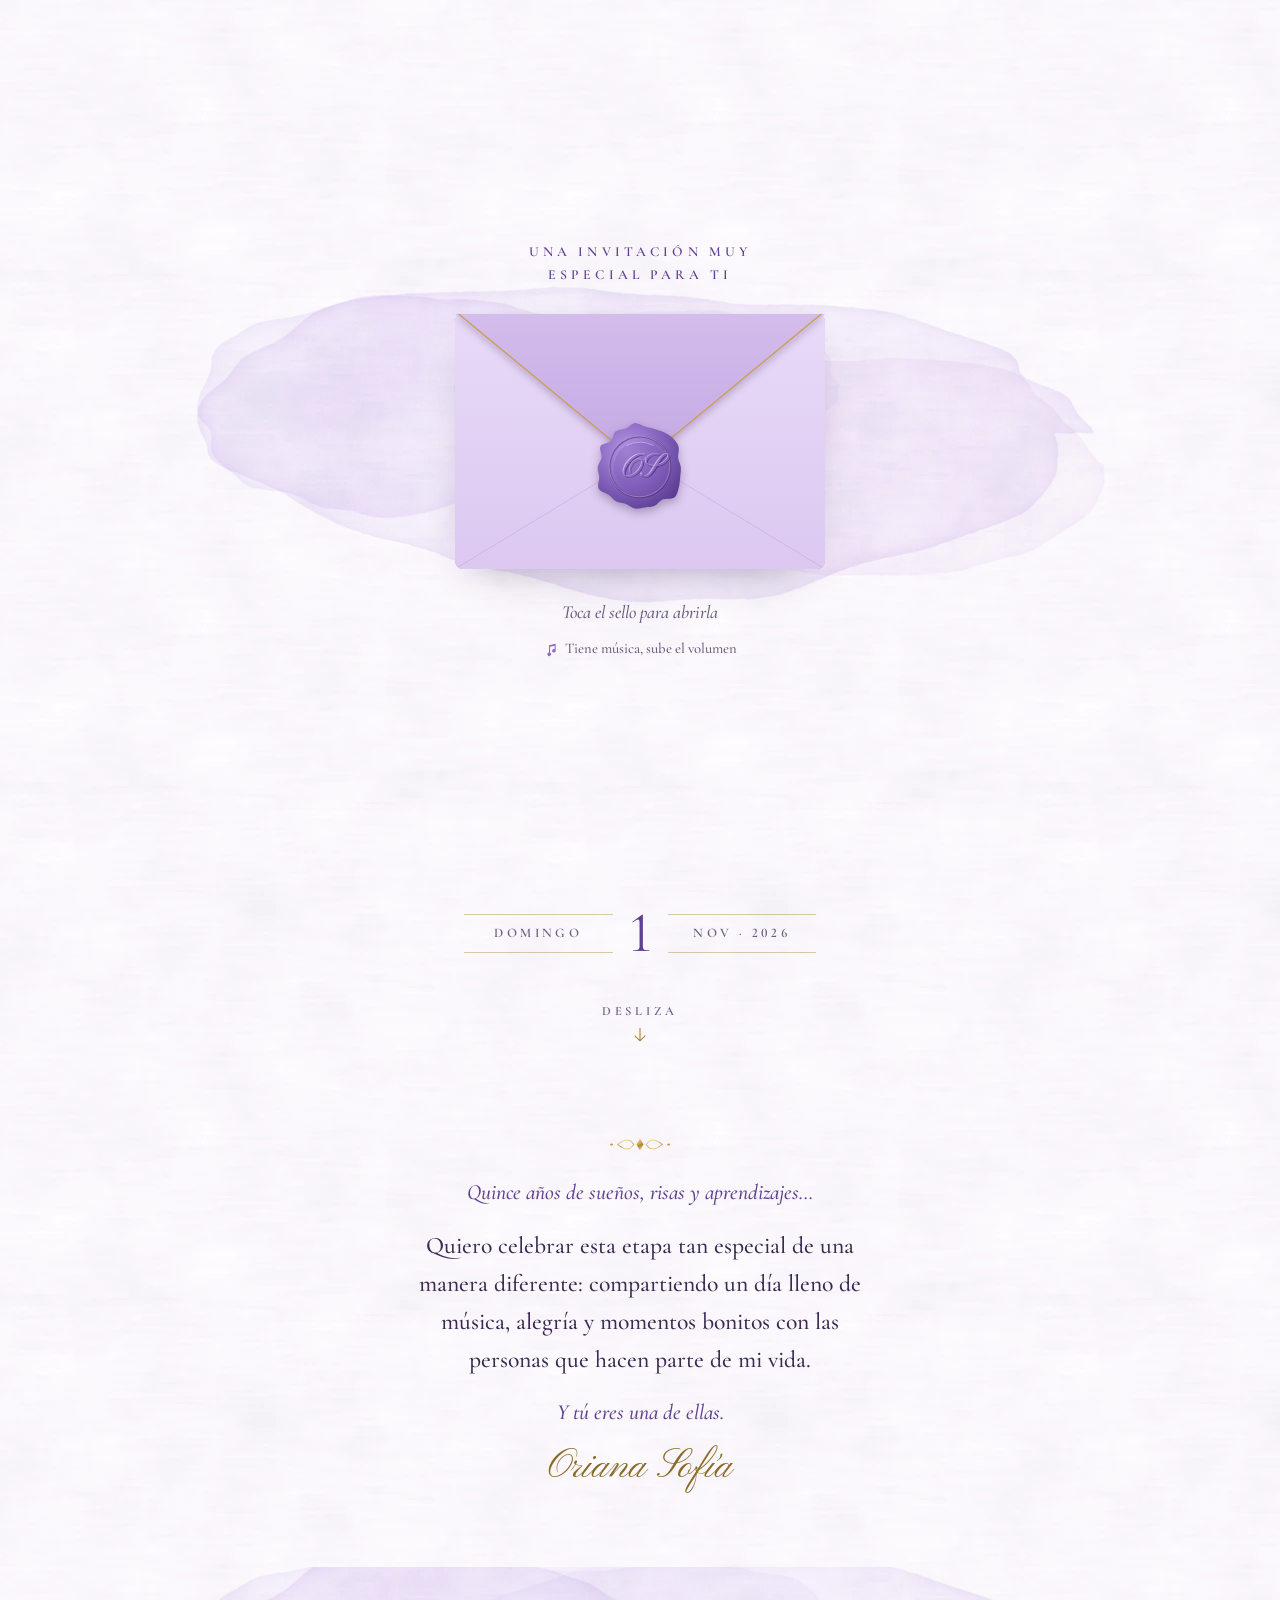
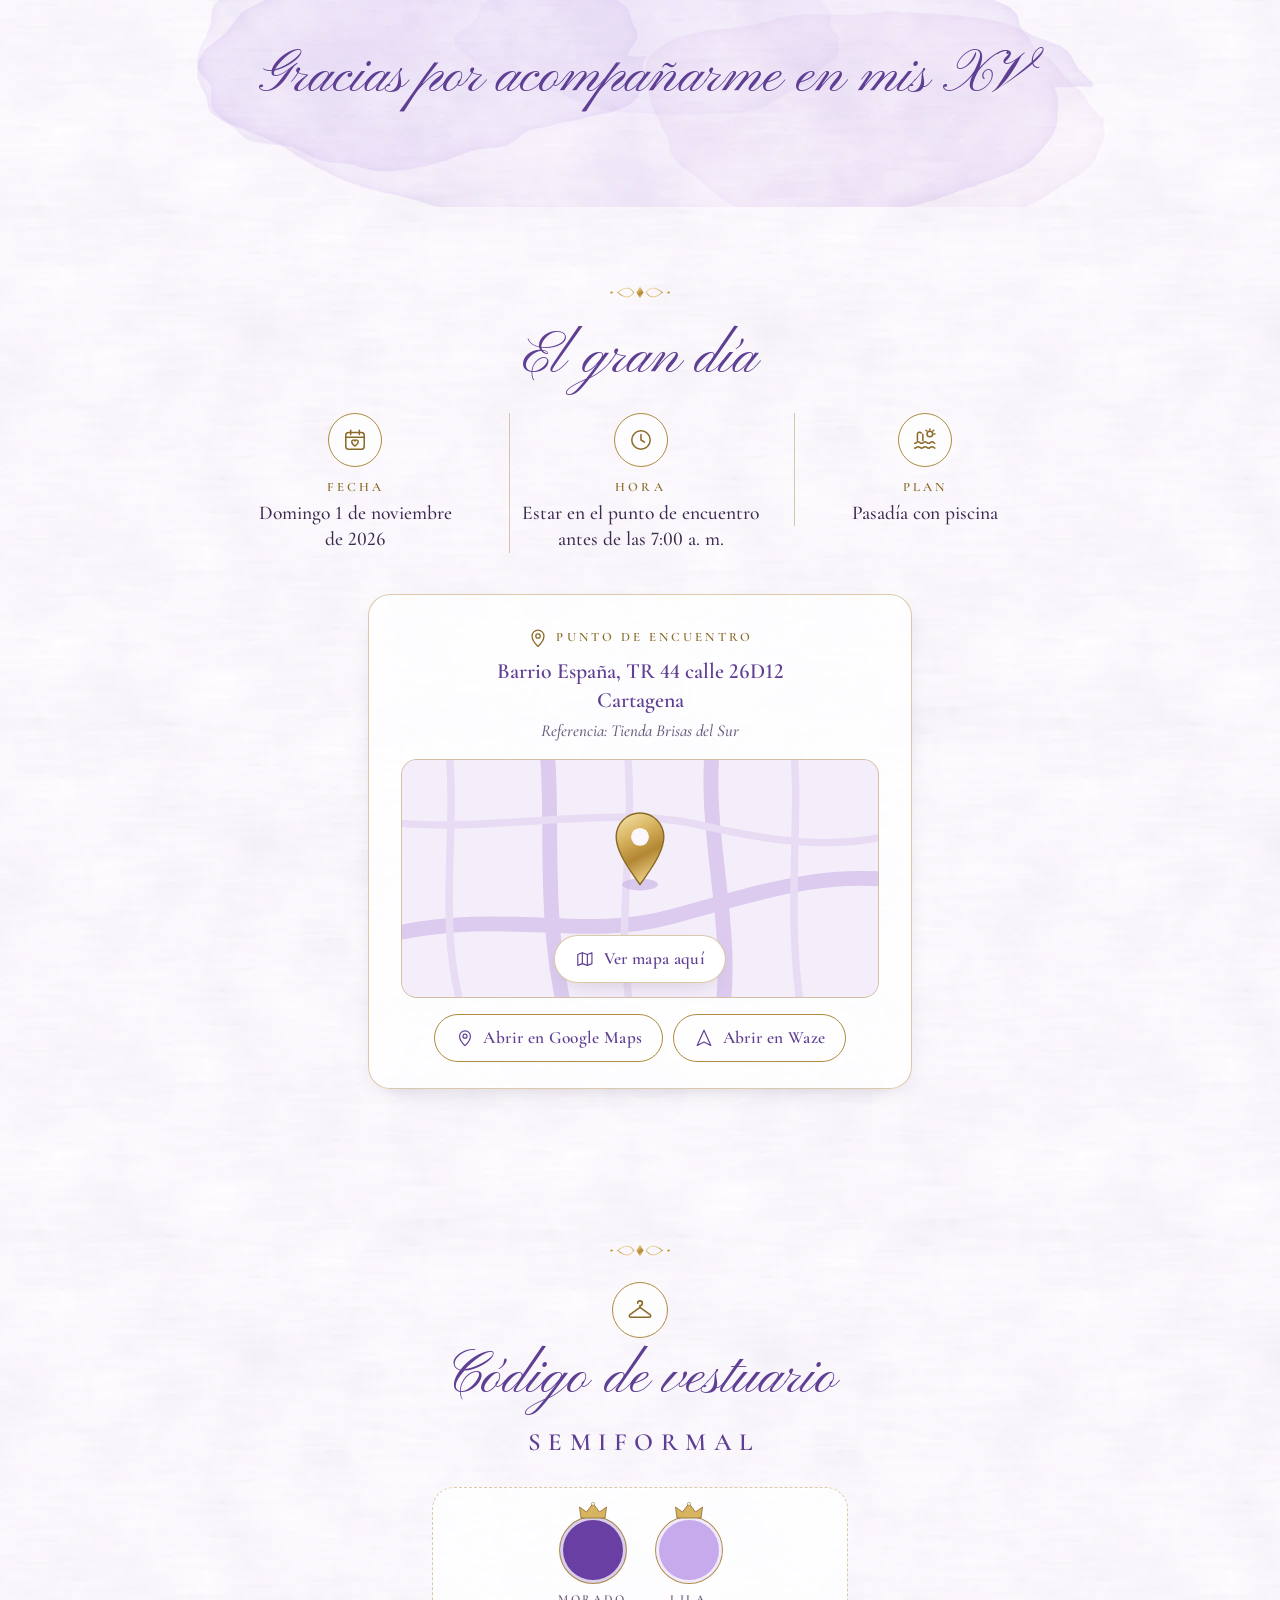
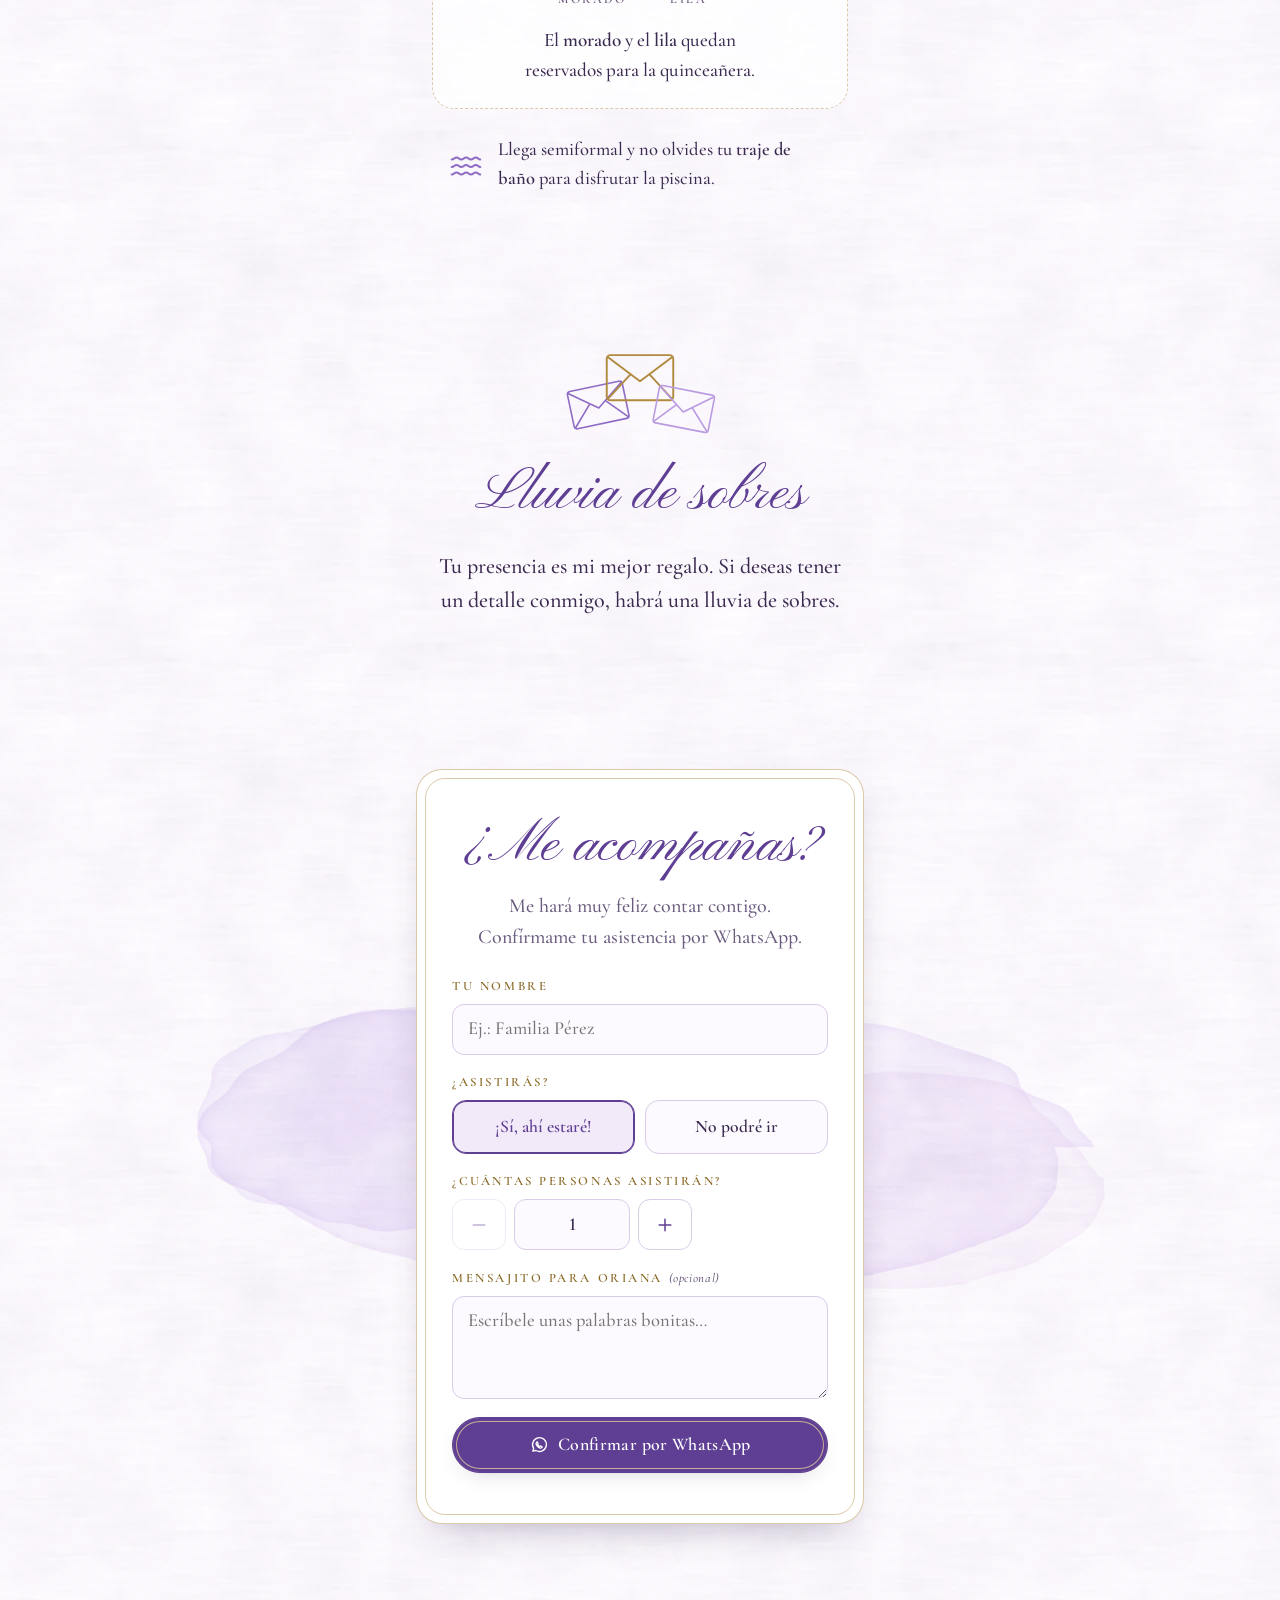
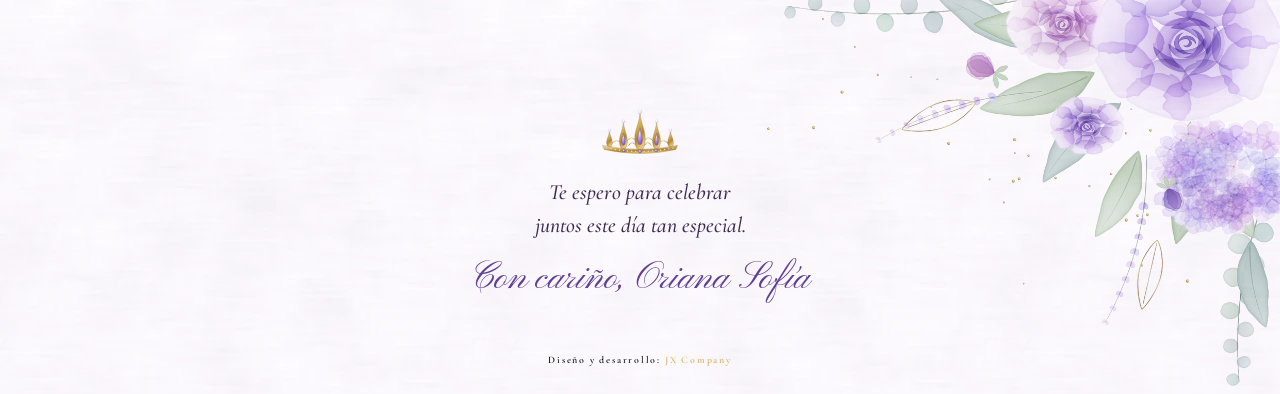
==== commit 5cabbb2e: "Revisión completa: 23 correcciones verificadas (modo oscuro, contraste, celulares pequeños, accesibi" ====
--- a/index.html
+++ b/index.html
@@ -1,21 +1,21 @@
 <!DOCTYPE html>
-<!-- ===========================================================
-     PROYECTO: Invitación web · Mis XV años de Oriana Sofía
-     Archivo: index.html — la invitación completa (una sola página).
-     Relación con los demás archivos:
-       · css/styles.css  → todo el diseño (colores, tipografías, animaciones)
-       · js/script.js    → sobre animado, música, nombre del invitado,
-                           cuenta regresiva, mapa y confirmación por WhatsApp
-       · img/            → fotos de Oriana (carrusel) y acuarelas (todo en WebP)
-       · fonts/          → tipografías propias (Pinyon Script y Cormorant Garamond)
-       · musica/         → canción que eligió la familia (solo el audio de su video)
-     Versión "invitación privada": no se indexa en Google (noindex),
-     sin páginas legales ni banner de cookies (aprobado por JX, 10/10/2026).
-     Diseño y desarrollo: JX Company.
-     =========================================================== -->
 <html lang="es" class="no-js">
 <head>
   <meta charset="UTF-8">
+  <!-- ===========================================================
+       PROYECTO: Invitación web · Mis XV años de Oriana Sofía
+       Archivo: index.html — la invitación completa (una sola página).
+       Relación con los demás archivos:
+         · css/styles.css  → todo el diseño (colores, tipografías, animaciones)
+         · js/script.js    → sobre animado, música, nombre del invitado,
+                             cuenta regresiva, mapa y confirmación por WhatsApp
+         · img/            → fotos de Oriana (carrusel) y acuarelas (todo en WebP)
+         · fonts/          → tipografías propias (Pinyon Script y Cormorant Garamond)
+         · musica/         → canción que eligió la familia (Lavender's Blue en piano)
+       Versión "invitación privada": no se indexa en Google (noindex),
+       sin páginas legales ni banner de cookies (aprobado por JX, 10/10/2026).
+       Diseño y desarrollo: JX Company.
+       =========================================================== -->
   <meta name="viewport" content="width=device-width, initial-scale=1, viewport-fit=cover">
   <title>Mis XV años · Oriana Sofía</title>
   <meta name="description" content="Oriana Sofía te invita a celebrar sus XV años el domingo 1 de noviembre de 2026. Abre tu invitación, confirma tu asistencia y guarda la fecha.">
@@ -31,7 +31,7 @@
   <meta property="og:title" content="Mis XV años · Oriana Sofía">
   <meta property="og:description" content="Domingo 1 de noviembre de 2026 · Toca para abrir tu invitación.">
   <meta property="og:url" content="https://mis-xv-de-oriana-sofia.pages.dev/">
-  <meta property="og:image" content="https://mis-xv-de-oriana-sofia.pages.dev/img/og-xv-oriana-sofia.webp">
+  <meta property="og:image" content="https://mis-xv-de-oriana-sofia.pages.dev/img/og-xv-oriana-sofia-vestido-beige.webp">
   <meta property="og:image:type" content="image/webp">
   <meta property="og:image:width" content="1200">
   <meta property="og:image:height" content="630">
@@ -39,16 +39,16 @@
   <meta name="twitter:card" content="summary_large_image">
   <meta name="twitter:title" content="Mis XV años · Oriana Sofía">
   <meta name="twitter:description" content="Domingo 1 de noviembre de 2026 · Toca para abrir tu invitación.">
-  <meta name="twitter:image" content="https://mis-xv-de-oriana-sofia.pages.dev/img/og-xv-oriana-sofia.webp">
+  <meta name="twitter:image" content="https://mis-xv-de-oriana-sofia.pages.dev/img/og-xv-oriana-sofia-vestido-beige.webp">
 
   <!-- Íconos y color de la barra del navegador -->
   <link rel="icon" href="img/favicon.svg" type="image/svg+xml">
   <link rel="apple-touch-icon" href="img/apple-touch-icon.png">
   <link rel="manifest" href="site.webmanifest">
   <meta name="theme-color" content="#EFE5F8">
-  <meta name="color-scheme" content="light">
-
-  <!-- Tipografías propias: se precarga solo la de títulos (la que más se ve al abrir) -->
+  <meta name="color-scheme" content="only light">
+
+  <!-- Tipografías propias: se precargan la de títulos y la de texto 500 (las que más se ven al abrir) -->
   <link rel="preload" href="fonts/pinyon-script-400.woff2" as="font" type="font/woff2" crossorigin>
   <link rel="preload" href="fonts/cormorant-garamond-500.woff2" as="font" type="font/woff2" crossorigin>
   <link rel="stylesheet" href="css/styles.css">
@@ -179,7 +179,7 @@
                sale la tarjeta, caen pétalos y arranca la música.
        Función: primera impresión + el toque es lo que permite que la
                 música suene (los celulares bloquean el audio automático).
-       Depende de: .portal y .sobre en styles.css; abrirSobre() en script.js.
+       Depende de: .portal y .sobre en styles.css; iniciarSobre() en script.js.
        Sin JavaScript no se muestra (clase .no-js) y la invitación se ve completa.
        =========================================================== -->
   <div class="portal" id="portal" role="dialog" aria-modal="true" aria-labelledby="portal-titulo">
@@ -242,19 +242,19 @@
         <div class="arco__foto carrusel" id="carrusel" role="group" aria-roledescription="carrusel" aria-label="Fotos de Oriana Sofía">
           <img class="carrusel__foto es-actual" src="img/oriana-sofia-bebe-vestido-verde.webp" width="1080" height="1443" fetchpriority="high"
                alt="Oriana Sofía de bebé, de pocos meses, con vestido verde y balaca rosada">
-          <img class="carrusel__foto" data-src="img/oriana-sofia-bebe-sombrero-2012.webp" width="1080" height="722" decoding="async"
+          <img class="carrusel__foto" aria-hidden="true" data-src="img/oriana-sofia-bebe-sombrero-2012.webp" width="1080" height="722" decoding="async"
                alt="Oriana Sofía de bebé con sombrero blanco con flores, sonriendo, en octubre de 2012">
-          <img class="carrusel__foto" data-src="img/oriana-sofia-nina-galletas.webp" width="552" height="738" decoding="async"
+          <img class="carrusel__foto" aria-hidden="true" data-src="img/oriana-sofia-nina-galletas.webp" width="552" height="738" decoding="async"
                alt="Oriana Sofía de niña pequeña, sentada en el piso con un paquete de galletas">
-          <img class="carrusel__foto" data-src="img/oriana-sofia-grado-preescolar.webp" width="738" height="984" decoding="async"
+          <img class="carrusel__foto" aria-hidden="true" data-src="img/oriana-sofia-grado-preescolar.webp" width="738" height="984" decoding="async"
                alt="Oriana Sofía en su grado de preescolar, con toga y birrete azules">
-          <img class="carrusel__foto" data-src="img/oriana-sofia-selfie-rizos.webp" width="1502" height="1073" decoding="async"
+          <img class="carrusel__foto" aria-hidden="true" data-src="img/oriana-sofia-selfie-rizos.webp" width="1502" height="1073" decoding="async"
                style="--enfoque: 10% 50%" alt="Oriana Sofía en una selfie muy cercana, sonriendo, con su cabello rizado">
-          <img class="carrusel__foto" data-src="img/oriana-sofia-selfie-xv.webp" width="900" height="1600" decoding="async"
+          <img class="carrusel__foto" aria-hidden="true" data-src="img/oriana-sofia-selfie-xv.webp" width="900" height="1600" decoding="async"
                style="--enfoque: 50% 5%" alt="Oriana Sofía, la quinceañera, sonriendo con su cabello rizado suelto">
-          <img class="carrusel__foto" data-src="img/oriana-sofia-vestido-beige.webp" width="960" height="1280" decoding="async"
+          <img class="carrusel__foto" aria-hidden="true" data-src="img/oriana-sofia-vestido-beige.webp" width="960" height="1280" decoding="async"
                alt="Oriana Sofía con vestido beige en una selfie frente al espejo">
-          <img class="carrusel__foto" data-src="img/oriana-sofia-vestido-gris.webp" width="1200" height="1600" decoding="async"
+          <img class="carrusel__foto" aria-hidden="true" data-src="img/oriana-sofia-vestido-gris.webp" width="1200" height="1600" decoding="async"
                alt="Oriana Sofía de cuerpo entero con vestido gris de lentejuelas, sandalias plateadas y bolso de mano">
           <button class="carrusel__ver" id="carrusel-ver" type="button" aria-label="Ver las fotos en pantalla completa"></button>
         </div>
@@ -273,7 +273,7 @@
         <p class="carrusel__ayuda" id="carrusel-ayuda">Toca la foto para verla en grande</p>
       </div>
 
-      <h1 class="portada__nombre"><span class="solo-lectores">Mis XV años · </span>Oriana Sofía</h1>
+      <h1 class="portada__nombre" id="titulo-portada" tabindex="-1"><span class="solo-lectores">Mis XV años · </span>Oriana Sofía</h1>
 
       <p class="fecha-portada">
         <time datetime="2026-11-01">
@@ -368,20 +368,22 @@
            CÓMO: cambia solo el texto que está entre > y < sin borrar las etiquetas.
            EJEMPLO: <p>Antes de las 7:00 a. m. …</p>  →  <p>Antes de las 6:30 a. m. …</p>
            LÍMITE: cada dato máx. 70 caracteres.
-           ⚠ SE REPITE EN: portada (fecha), data-fecha-evento de la cuenta regresiva,
-             botón de Google Calendar, archivo evento-xv-oriana-sofia.ics, la descripción
-             y og:description del <head>, la imagen og-xv-oriana-sofia.webp y la tarjeta
-             cuadrada. SI CAMBIA, HAY QUE CAMBIARLO EN TODOS (lo cambia JX).
+           ⚠ SE REPITE EN: portada (fecha), data-fecha-evento y data-fecha-texto de la cuenta
+             regresiva, botón de Google Calendar, archivo evento-xv-oriana-sofia.ics, en el <head>
+             la description, og:description, twitter:description y og:image:alt, la imagen
+             og-xv-oriana-sofia-vestido-beige.webp, site.webmanifest (description), el mensaje que
+             manda el generador (mensajeSugerido() en js/generador.js) y la tarjeta cuadrada.
+             SI CAMBIA, HAY QUE CAMBIARLO EN TODOS (lo cambia JX).
            NO TOCAR: class, li, svg, use, ni nada fuera de esta zona.
       -->
       <ul class="detalles__lista">
         <li class="dato">
           <span class="dato__icono"><svg aria-hidden="true"><use href="#i-calendario"/></svg></span>
-          <div class="dato__texto"><h3>Fecha</h3><p>Domingo 1 de noviembre de 2026</p></div>
+          <div class="dato__texto"><h3>Fecha</h3><p>Domingo 1 de noviembre de&nbsp;2026</p></div>
         </li>
         <li class="dato">
           <span class="dato__icono"><svg aria-hidden="true"><use href="#i-reloj"/></svg></span>
-          <div class="dato__texto"><h3>Hora</h3><p>Estar en el punto de encuentro antes de las 7:00 a. m.</p></div>
+          <div class="dato__texto"><h3>Hora</h3><p>Estar en el punto de encuentro antes de las 7:00&nbsp;a.&nbsp;m.</p></div>
         </li>
         <li class="dato">
           <span class="dato__icono"><svg aria-hidden="true"><use href="#i-piscina"/></svg></span>
@@ -411,7 +413,7 @@
              data-mapa-coordenadas="10.4020598,-75.5113218"
              data-mapa-enlace="https://maps.app.goo.gl/hCto2jpUpXJwgqsP7"></div>
         <h3 class="encuentro__titulo"><svg aria-hidden="true"><use href="#i-pin"/></svg> Punto de encuentro</h3>
-        <p class="encuentro__dir">Barrio España, TR 44 calle 26D12<br>Cartagena
+        <p class="encuentro__dir">Barrio España, TR&nbsp;44 calle&nbsp;26D12<br>Cartagena
           <span class="encuentro__ref">Referencia: Tienda Brisas del Sur</span></p>
         <!-- ▲▲▲ FIN ZONA EDITABLE · CONTACTO ▲▲▲ -->
 
@@ -519,7 +521,7 @@
         <form class="formulario" id="form-confirmar" novalidate>
           <div class="campo">
             <label for="nombre">Tu nombre</label>
-            <input id="nombre" name="nombre" type="text" autocomplete="name" autocapitalize="words" autocorrect="off" spellcheck="false" enterkeyhint="next" maxlength="60" required placeholder="Ej.: Familia Pérez">
+            <input id="nombre" name="nombre" aria-describedby="error-nombre" type="text" autocomplete="name" autocapitalize="words" autocorrect="off" spellcheck="false" enterkeyhint="next" maxlength="60" required placeholder="Ej.: Familia Pérez">
             <p class="campo__error" id="error-nombre" hidden>Escribe tu nombre para que Oriana sepa quién confirma.</p>
           </div>
 
@@ -599,7 +601,7 @@
        Depende de: iniciarMusica() en script.js; .musica en styles.css.
        El MP3 se empieza a descargar cuando la página termina de cargar.
        =========================================================== -->
-  <button class="musica" id="boton-musica" type="button" aria-pressed="true" aria-label="Pausar la música" hidden>
+  <button class="musica" id="boton-musica" type="button" aria-pressed="false" aria-label="Música de fondo" hidden>
     <svg class="musica__icono musica__icono--nota" aria-hidden="true"><use href="#i-nota"/></svg>
     <svg class="musica__icono musica__icono--silencio" aria-hidden="true"><use href="#i-silencio"/></svg>
   </button>
--- a/css/styles.css
+++ b/css/styles.css
@@ -104,7 +104,7 @@
   -webkit-text-size-adjust: 100%;
   text-size-adjust: 100%;
   scroll-behavior: smooth;
-  color-scheme: light;
+  color-scheme: only light;   /* "only": que Chrome/Samsung no oscurezcan la página a la fuerza (el texto quedaba claro sobre el papel claro) */
   touch-action: manipulation;   /* sin zoom por doble toque (al tocar rápido + / −); el zoom con dos dedos sigue */
 }
 
@@ -153,7 +153,7 @@
 
 /* Foco visible y elegante para teclado */
 :focus-visible { outline: 2px solid var(--oro); outline-offset: 3px; }
-main:focus { outline: none; }
+main:focus, .portada__nombre:focus { outline: none; }   /* destinos de foco programado (tabindex="-1") */
 
 /* Secciones: columna centrada tipo tarjeta impresa */
 section {
@@ -336,7 +336,7 @@
 @media (hover: hover) { .sello:hover { transform: translate(-50%, -50%) scale(1.05); } }
 .sello:active { transform: translate(-50%, -50%) scale(.95); }
 
-/* Pasos de la apertura (clases puestas por abrirSobre() en script.js) */
+/* Pasos de la apertura (clases puestas por iniciarSobre() en script.js) */
 .portal--abriendo .sello { transform: translate(-50%, -50%) scale(.25) rotate(-30deg); opacity: 0; pointer-events: none; }
 .portal--abriendo .sobre__solapa { transform: rotateX(180deg); }
 .portal--carta .sobre__solapa { z-index: 0; }
@@ -488,7 +488,7 @@
 
 /* Mensaje de Oriana */
 .mensaje { padding-top: calc(var(--aire) * .7); }
-.mensaje__intro { font-style: italic; font-size: var(--t-medio); color: var(--lila-medio); margin-bottom: 1.1rem; }
+.mensaje__intro { font-style: italic; font-size: var(--t-medio); color: var(--lila-profundo); margin-bottom: 1.1rem; }   /* --lila-medio no llegaba a 4,5:1 */
 .mensaje__texto {
   max-width: 30rem; margin: 0 auto 1.1rem;
   font-size: clamp(1.26rem, 4.6vw, 1.48rem); line-height: 1.6; text-wrap: pretty;
@@ -533,7 +533,7 @@
 .guardar { margin-top: 2.2rem; }
 .guardar__titulo {
   margin-bottom: .8rem; font-size: var(--t-etiqueta); font-weight: 600; letter-spacing: .26em; text-transform: uppercase;
-  color: var(--oro-oscuro);
+  color: var(--tinta-suave);   /* sobre la mancha, el dorado oscuro quedaba en 4,3:1 */
 }
 .guardar__botones { display: flex; flex-wrap: wrap; justify-content: center; gap: .7rem; }
 
@@ -726,7 +726,10 @@
 
 .formulario__estado { font-style: italic; color: var(--tinta-suave); text-align: center; }
 .formulario__estado:empty { margin-top: -1.15rem; }   /* sin mensaje no deja hueco (anula el gap del grid) */
-.formulario__estado a { font-style: normal; font-weight: 600; }
+.formulario__estado a {   /* enlace de respaldo de WhatsApp: área de toque de 44 px, sin partirse en dos renglones */
+  display: inline-flex; align-items: center; min-height: 44px; padding-inline: .2rem;
+  font-style: normal; font-weight: 600;
+}
 
 
 /* ===========================================================
@@ -956,6 +959,22 @@
   .opcion span { font-size: 1rem; }
   .reservado__muestras { gap: 1.3rem; }
   .boton { padding-inline: 1rem; }
+  .cierre { padding-bottom: calc(5.6rem + env(safe-area-inset-bottom, 0px)); }   /* el botón de música no tapa el crédito */
+  .gen__item { grid-template-columns: minmax(0, 1fr); }   /* generador: Copiar/Quitar debajo del nombre */
+}
+
+/* ≤300px: Galaxy Fold cerrado — "SEGUNDOS" cabe en su casilla */
+@media (max-width: 300px) {
+  .reloj__lab { font-size: .58rem; letter-spacing: .05em; }
+}
+
+/* ≤260px: zoom grande (150–200 %) en un celular — que nada se corte */
+@media (max-width: 260px) {
+  .titulo-script { font-size: 2rem; }
+  .reloj { grid-template-columns: repeat(2, minmax(0, 1fr)); }
+  .reloj__lab { font-size: .62rem; letter-spacing: .1em; }
+  .vestuario__tipo { font-size: 1.1rem; letter-spacing: .12em; }
+  .mapa__boton { white-space: normal; max-width: calc(100% - 24px); }
 }
 
 /* ≤480px: teléfonos muy pequeños — botones a lo ancho para el pulgar */
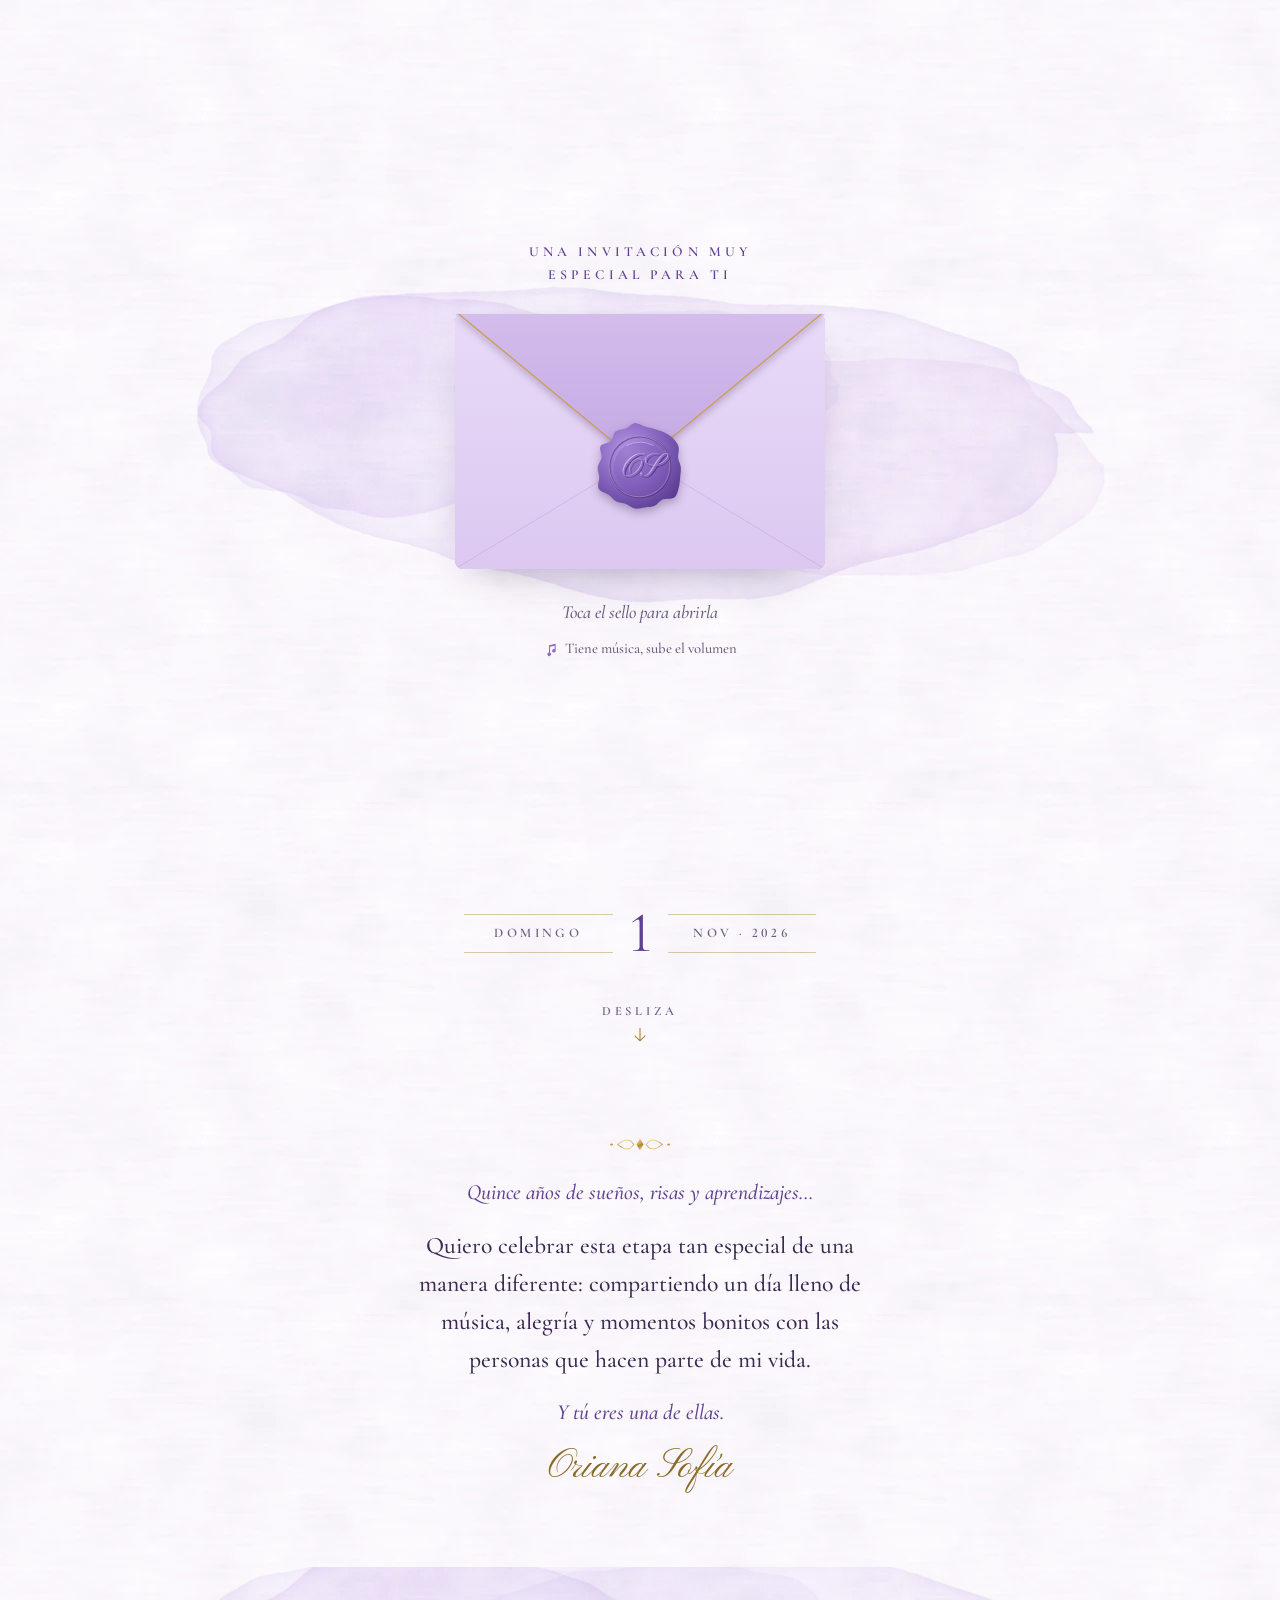
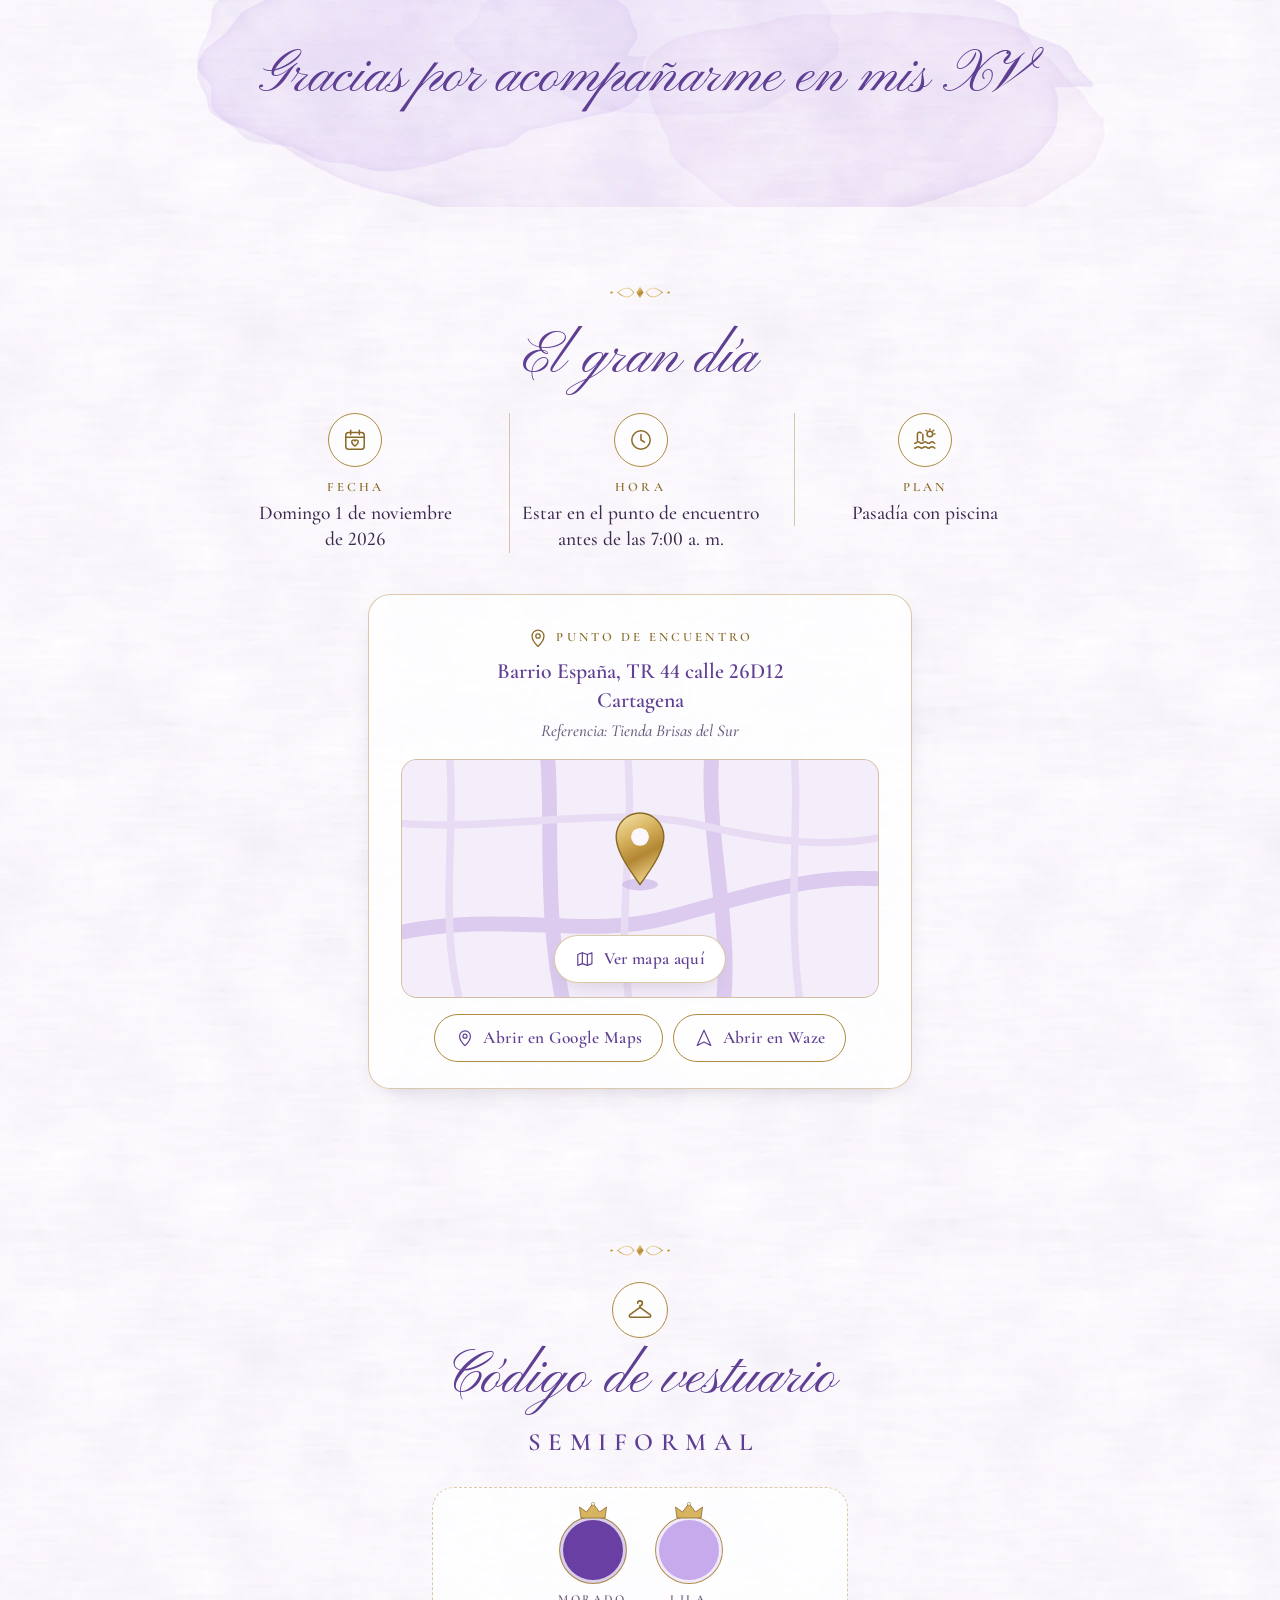
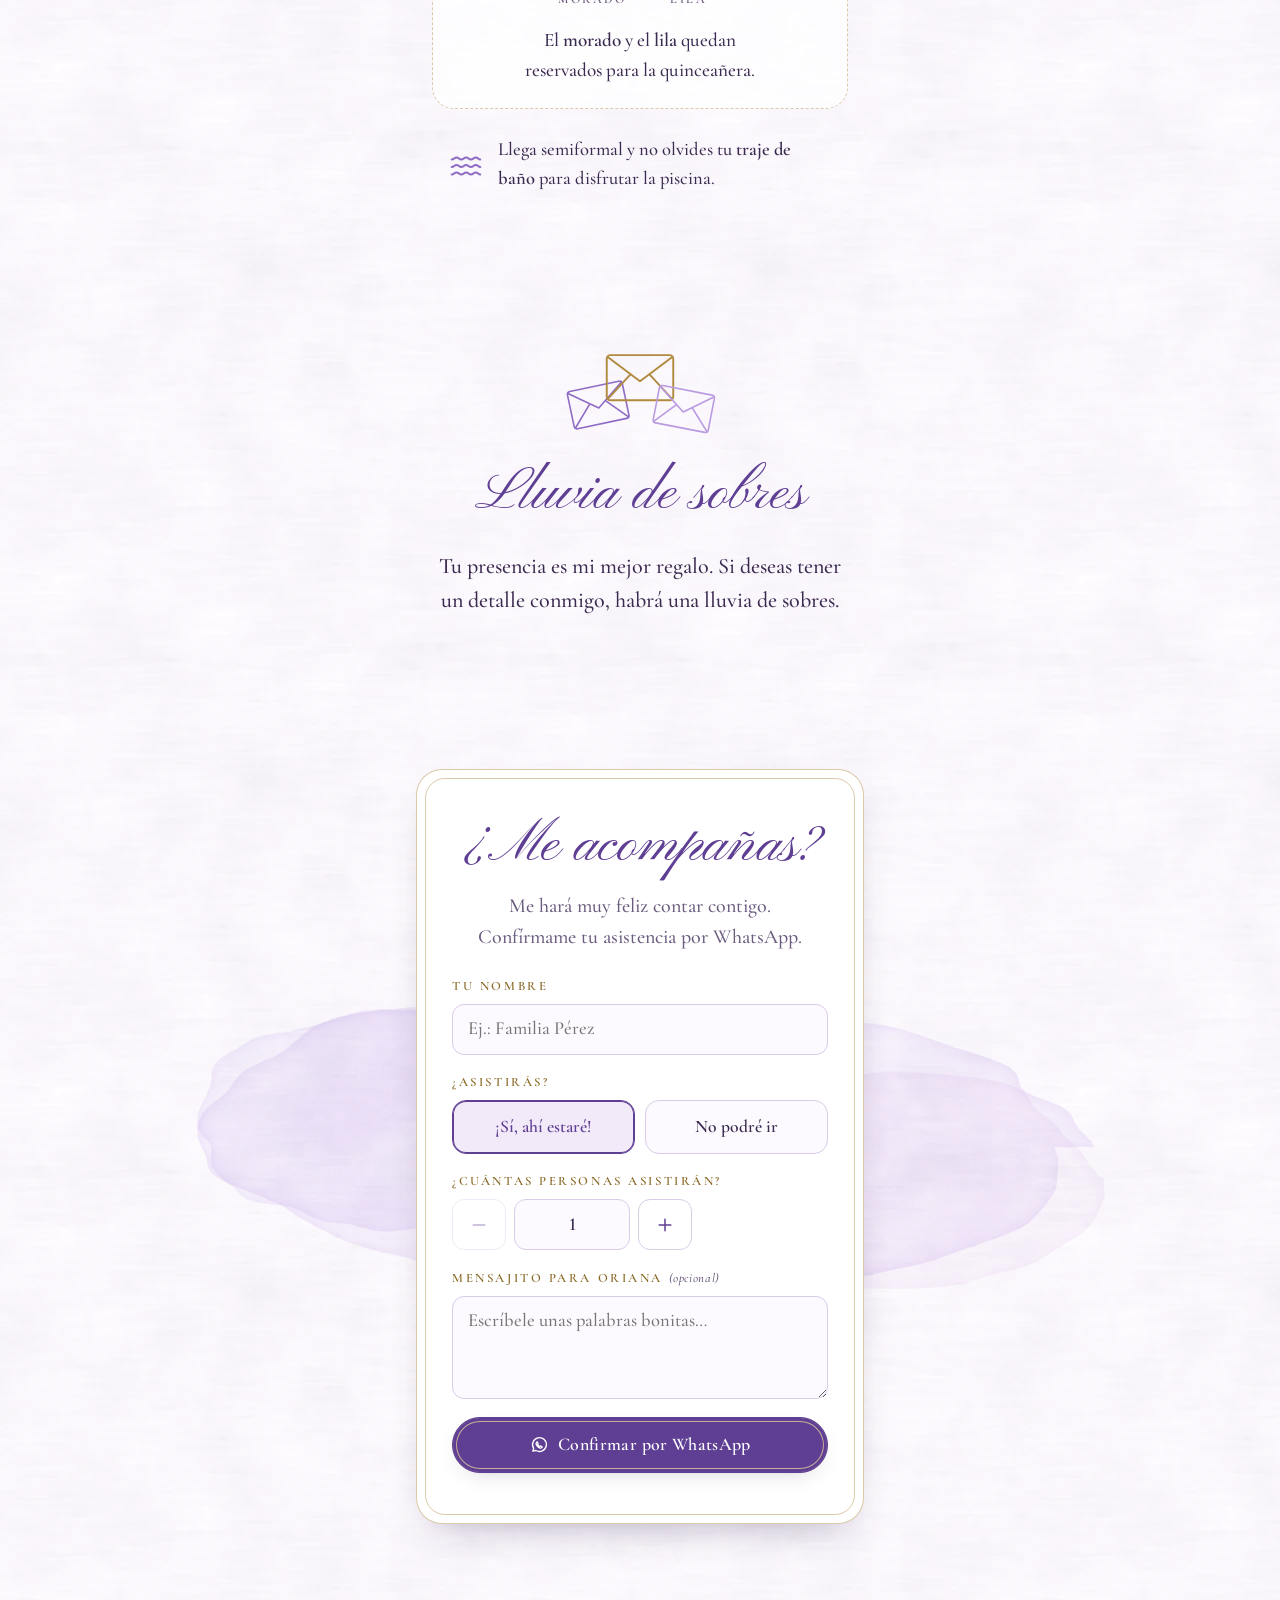
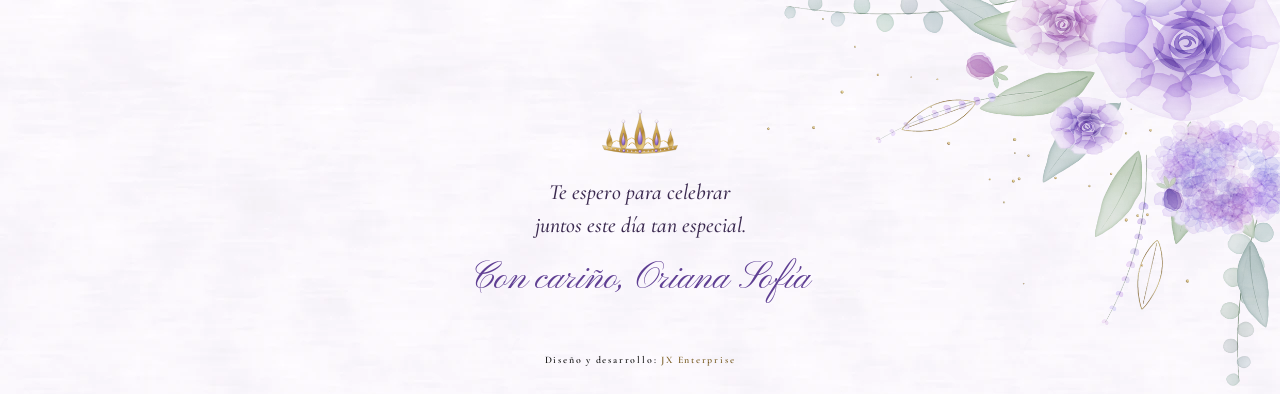
==== commit 0f6f4c0c: "Crédito "JX Enterprise" con dorado más oscuro para que se lea - El crédito dice "Diseño y desarrollo" ====
--- a/index.html
+++ b/index.html
@@ -14,7 +14,7 @@
          · musica/         → canción que eligió la familia (Lavender's Blue en piano)
        Versión "invitación privada": no se indexa en Google (noindex),
        sin páginas legales ni banner de cookies (aprobado por JX, 10/10/2026).
-       Diseño y desarrollo: JX Company.
+       Diseño y desarrollo: JX Enterprise.
        =========================================================== -->
   <meta name="viewport" content="width=device-width, initial-scale=1, viewport-fit=cover">
   <title>Mis XV años · Oriana Sofía</title>
@@ -56,7 +56,7 @@
   <!-- arranque.js (diminuto, sin defer): marca que hay JavaScript para mostrar el sobre
        ANTES de pintar la página; sin JS la invitación se ve completa, sin sobre. -->
   <script src="js/arranque.js"></script>
-  <script src="js/script.js" defer></script>
+  <script src="js/script.js" defer fetchpriority="high"></script>   <!-- prioridad alta: con datos lentos el sello funciona ~1 s antes -->
 </head>
 <body>
 
@@ -559,10 +559,10 @@
 
   <!-- ===========================================================
        CIERRE Y PIE DE PÁGINA
-       Qué es: despedida de Oriana y el crédito de JX Company.
+       Qué es: despedida de Oriana y el crédito de JX Enterprise.
        Función: cerrar la invitación con cariño.
        Depende de: .cierre y .footer-dev en styles.css (crédito con el
-                   formato EXACTO del estándar de JX Company; fondo claro
+                   formato EXACTO del estándar de JX Enterprise; fondo claro
                    → "Diseño y desarrollo:" en negro #111).
        =========================================================== -->
   <footer class="cierre">
@@ -573,7 +573,7 @@
     <p class="footer-dev">
       <span class="footer-dev-txt">Diseño y desarrollo:</span>
       <span class="footer-dev-jx">JX</span>
-      <span class="footer-dev-co">Company</span>
+      <span class="footer-dev-co">Enterprise</span>
     </p>
   </footer>
 
--- a/css/styles.css
+++ b/css/styles.css
@@ -12,7 +12,7 @@
                                   generador, 404 y responsive
    Regla: los colores salen SIEMPRE de las variables :root;
    no meter hex sueltos en los componentes nuevos.
-   Diseño y desarrollo: JX Company.
+   Diseño y desarrollo: JX Enterprise.
    =========================================================== */
 
 
@@ -586,6 +586,7 @@
 }
 .mapa__ilustracion, .mapa__ilustracion svg { position: absolute; inset: 0; width: 100%; height: 100%; }
 .mapa__boton { position: absolute; left: 50%; bottom: 14px; transform: translateX(-50%); white-space: nowrap; }
+.mapa__boton:active { transform: translateX(-50%) scale(.98); }   /* .boton:active borraba el centrado: el botón saltaba y perdía el toque */
 .mapa iframe { position: absolute; inset: 0; width: 100%; height: 100%; border: 0; }
 .mapa--cargado .mapa__ilustracion { display: none; }
 .encuentro__botones { display: flex; flex-wrap: wrap; justify-content: center; gap: .6rem; margin-top: 1rem; }
@@ -734,8 +735,9 @@
 
 /* ===========================================================
    10. CIERRE Y CRÉDITO DE JX COMPANY
-   El crédito usa el formato EXACTO del estándar de JX Company
-   (no cambiar clases, textos, tamaños ni colores).
+   El crédito usa el formato EXACTO del estándar de JX Enterprise
+   (no cambiar clases, textos ni tamaños). El dorado se oscureció el
+   13/10/2026 a pedido de JX para que se lea: 4,8–6,8:1 (antes 1,5–2,2:1).
    =========================================================== */
 .cierre {
   position: relative; isolation: isolate; overflow: hidden;
@@ -762,7 +764,7 @@
 }
 .footer-dev-jx,
 .footer-dev-co {
-  background: linear-gradient(180deg, #E8C86A, #C9A84C);
+  background: linear-gradient(180deg, var(--oro-oscuro), #6E531F);   /* dorado oscuro de la paleta → un tono más hondo */
   -webkit-background-clip: text;
   -webkit-text-fill-color: transparent;
   background-clip: text;
@@ -806,6 +808,7 @@
   overscroll-behavior: contain;
 }
 .visor[open] { display: grid; place-items: center; }
+.visor:not([open]) { display: none; }   /* navegadores sin <dialog> (iOS ≤ 15.3): si no, la X y las flechas quedaban flotando */
 .visor::backdrop { background: var(--velo-tinta); }
 .visor__foto {
   max-width: calc(100vw - 24px);
@@ -815,7 +818,7 @@
   border-radius: var(--radio); box-shadow: 0 0 0 1px var(--linea-oro), var(--sombra);
   transition: opacity .35s ease;
 }
-.visor__foto.cargando { opacity: 0; }
+.visor__foto.cargando { opacity: .35; }   /* la foto anterior queda atenuada mientras baja la siguiente */
 .visor__contador {
   position: fixed; left: 50%; bottom: calc(36px + env(safe-area-inset-bottom, 0px)); transform: translateX(-50%);
   font-size: var(--t-etiqueta); font-weight: 600; letter-spacing: .24em; color: var(--oro-claro);
